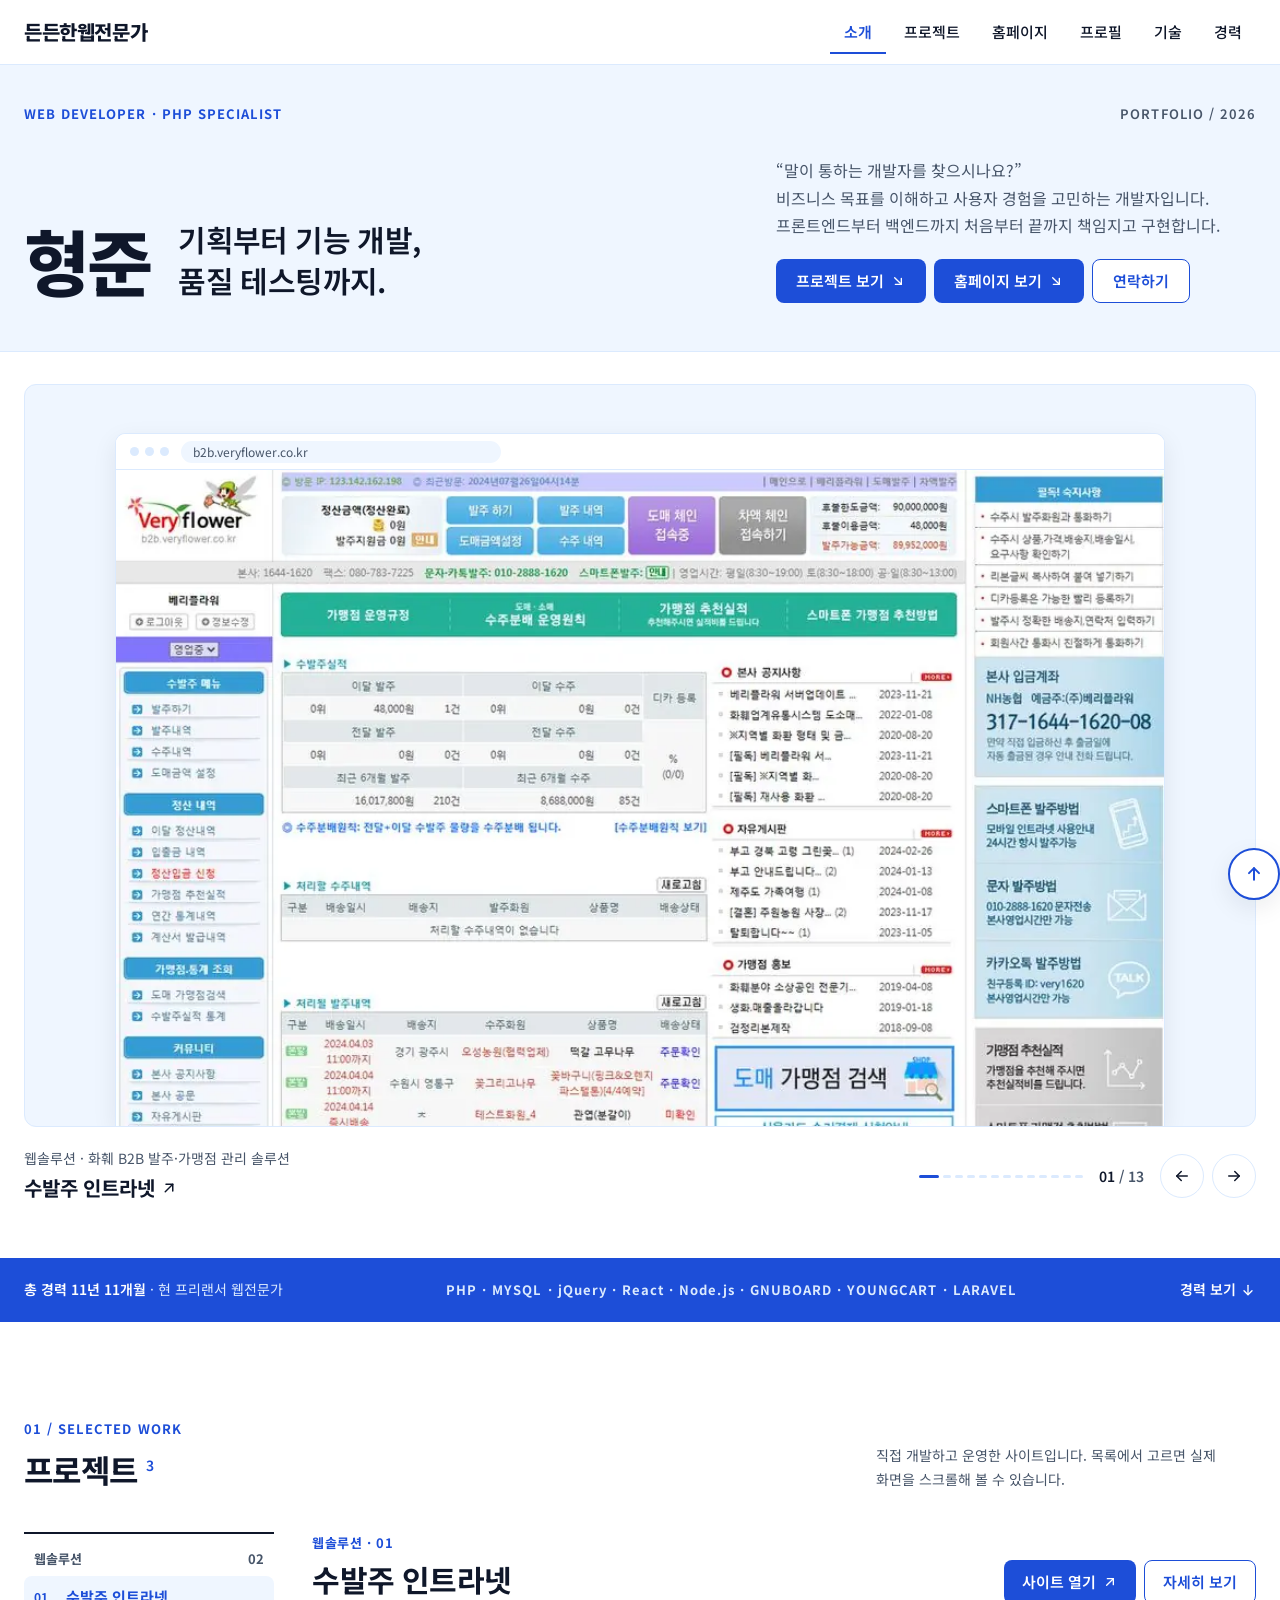
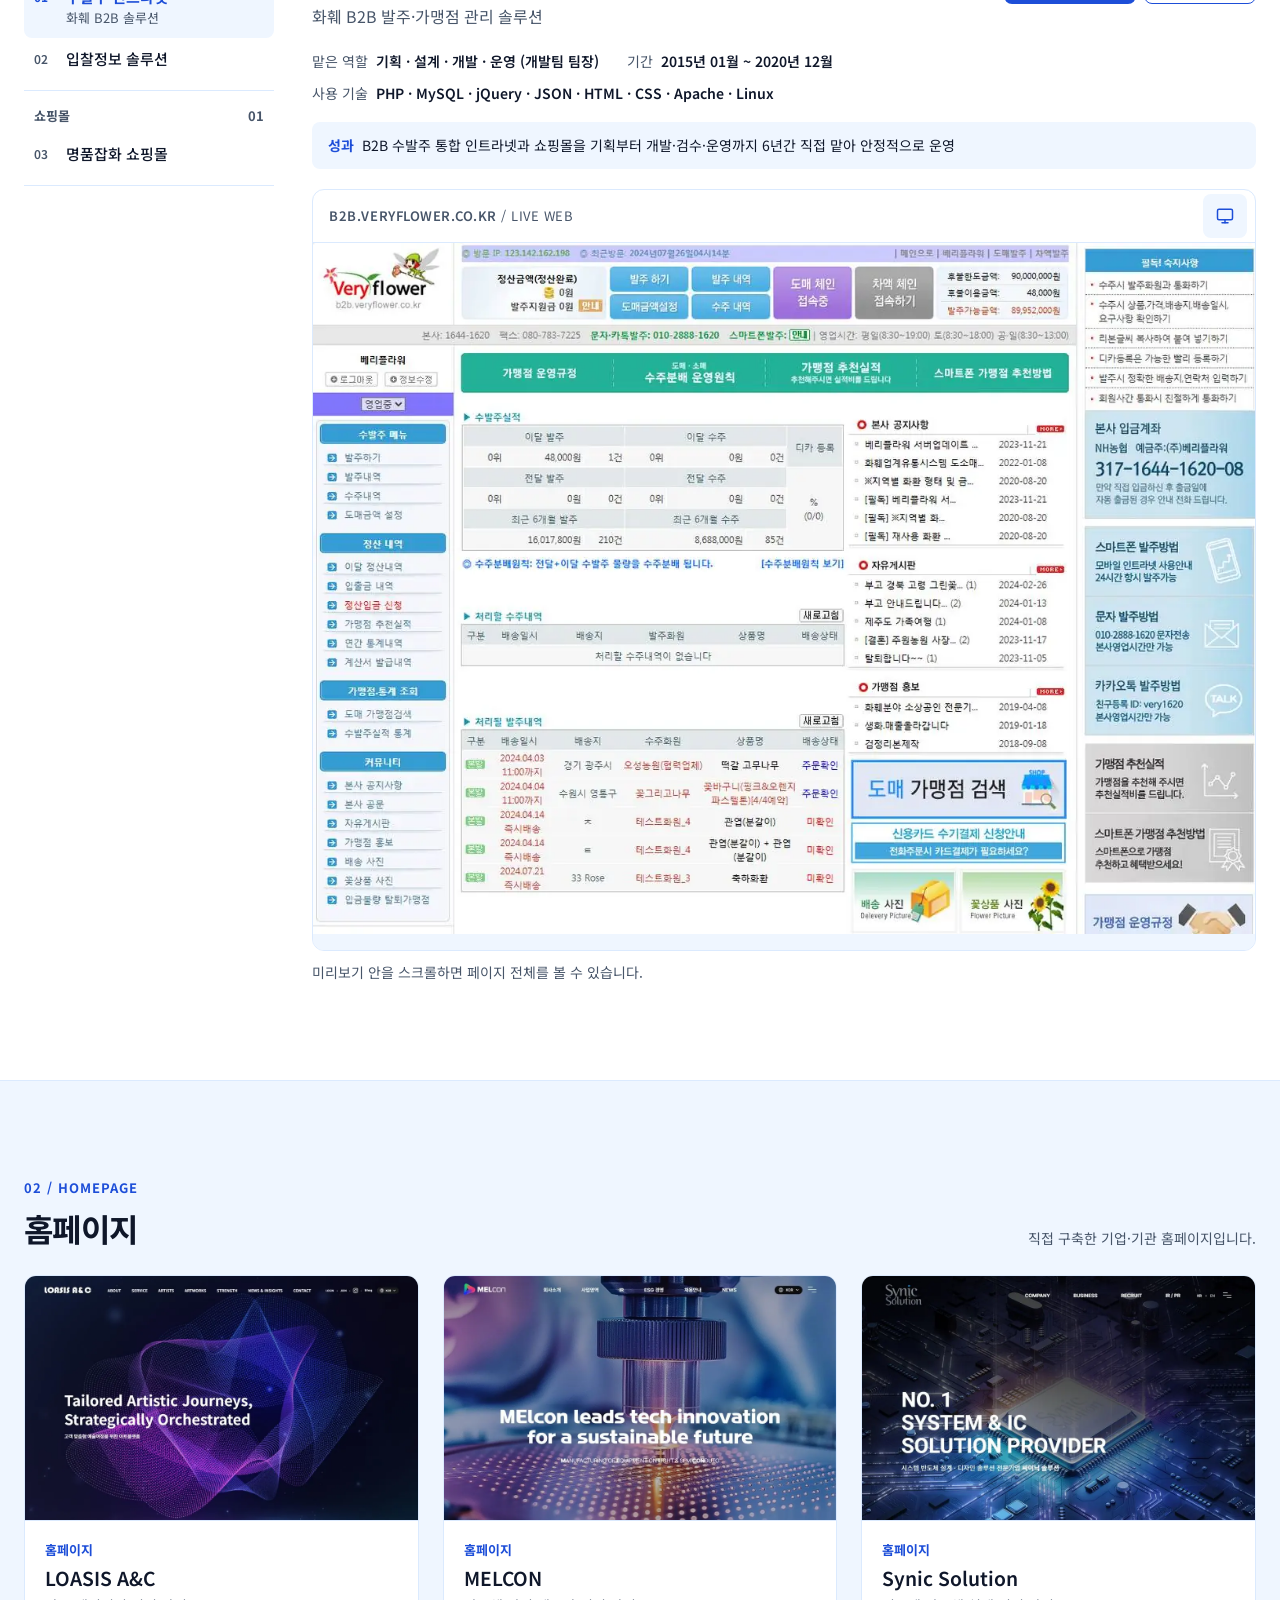
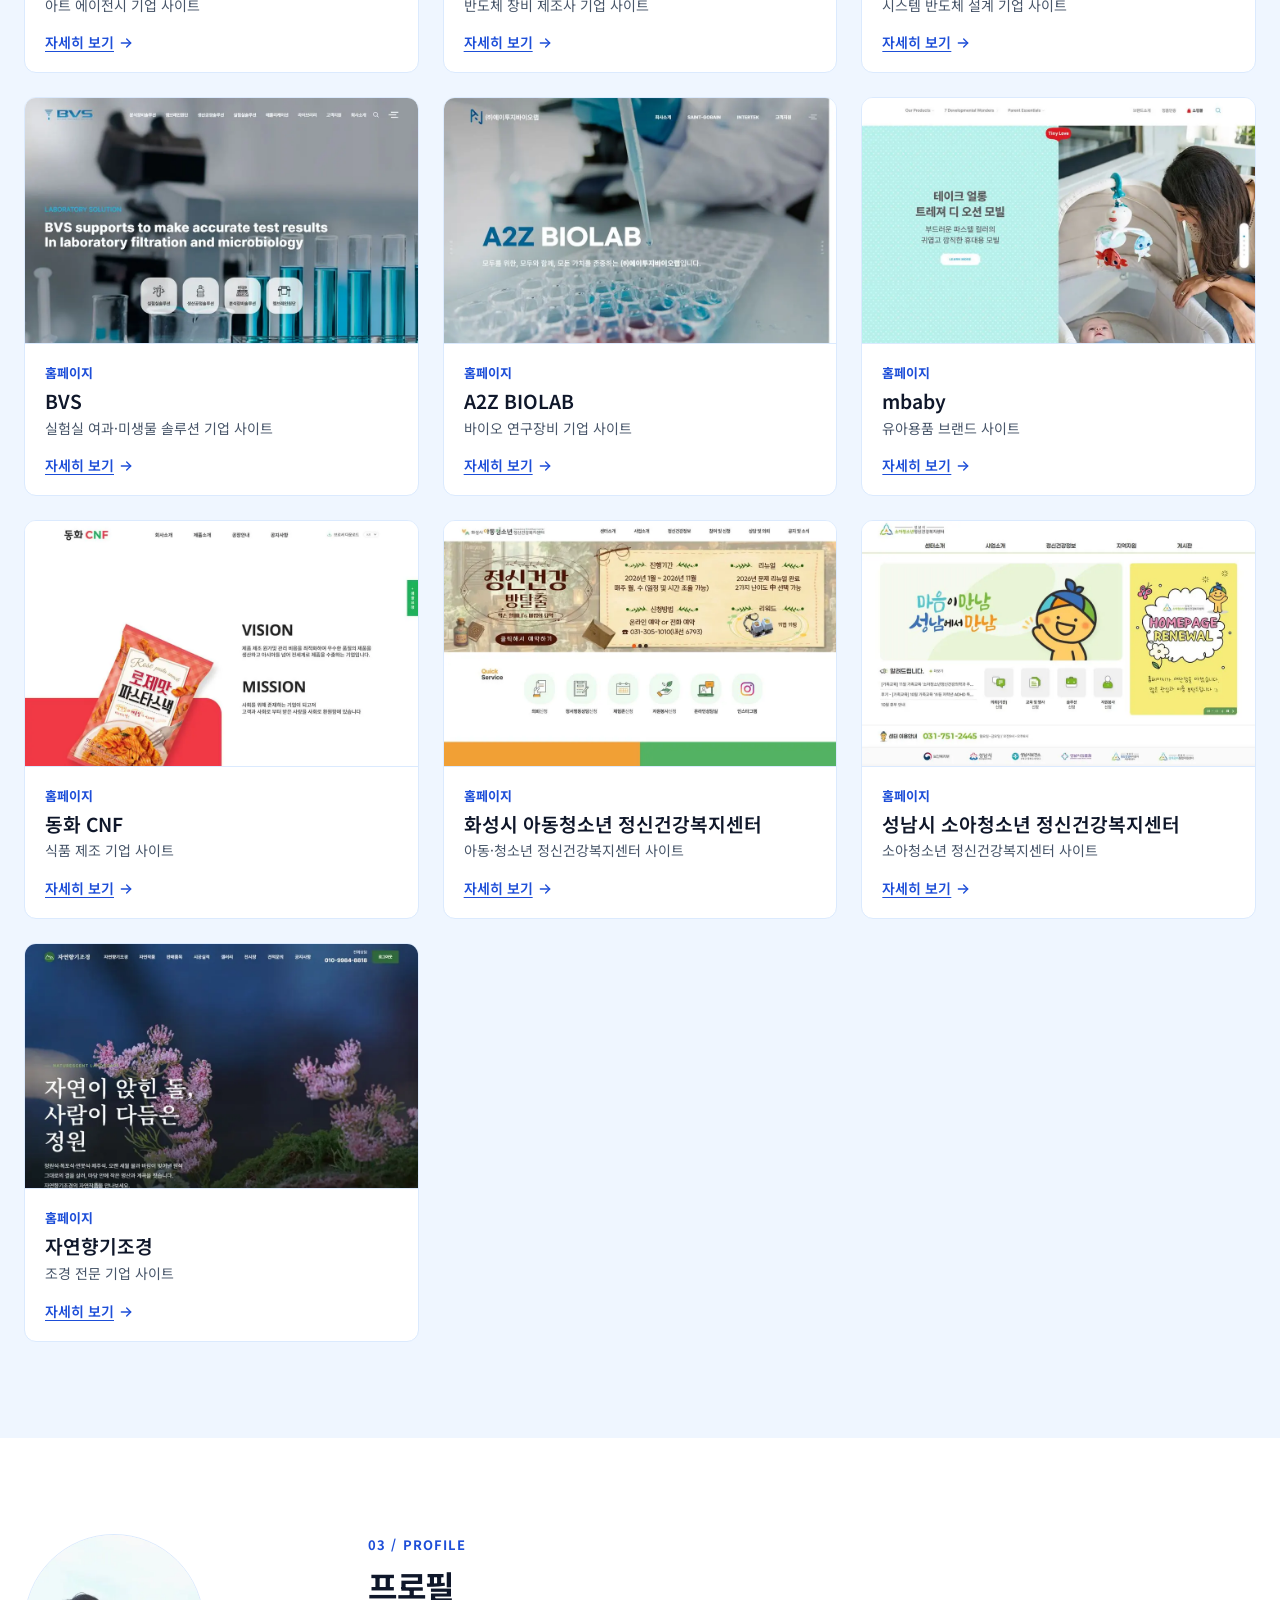
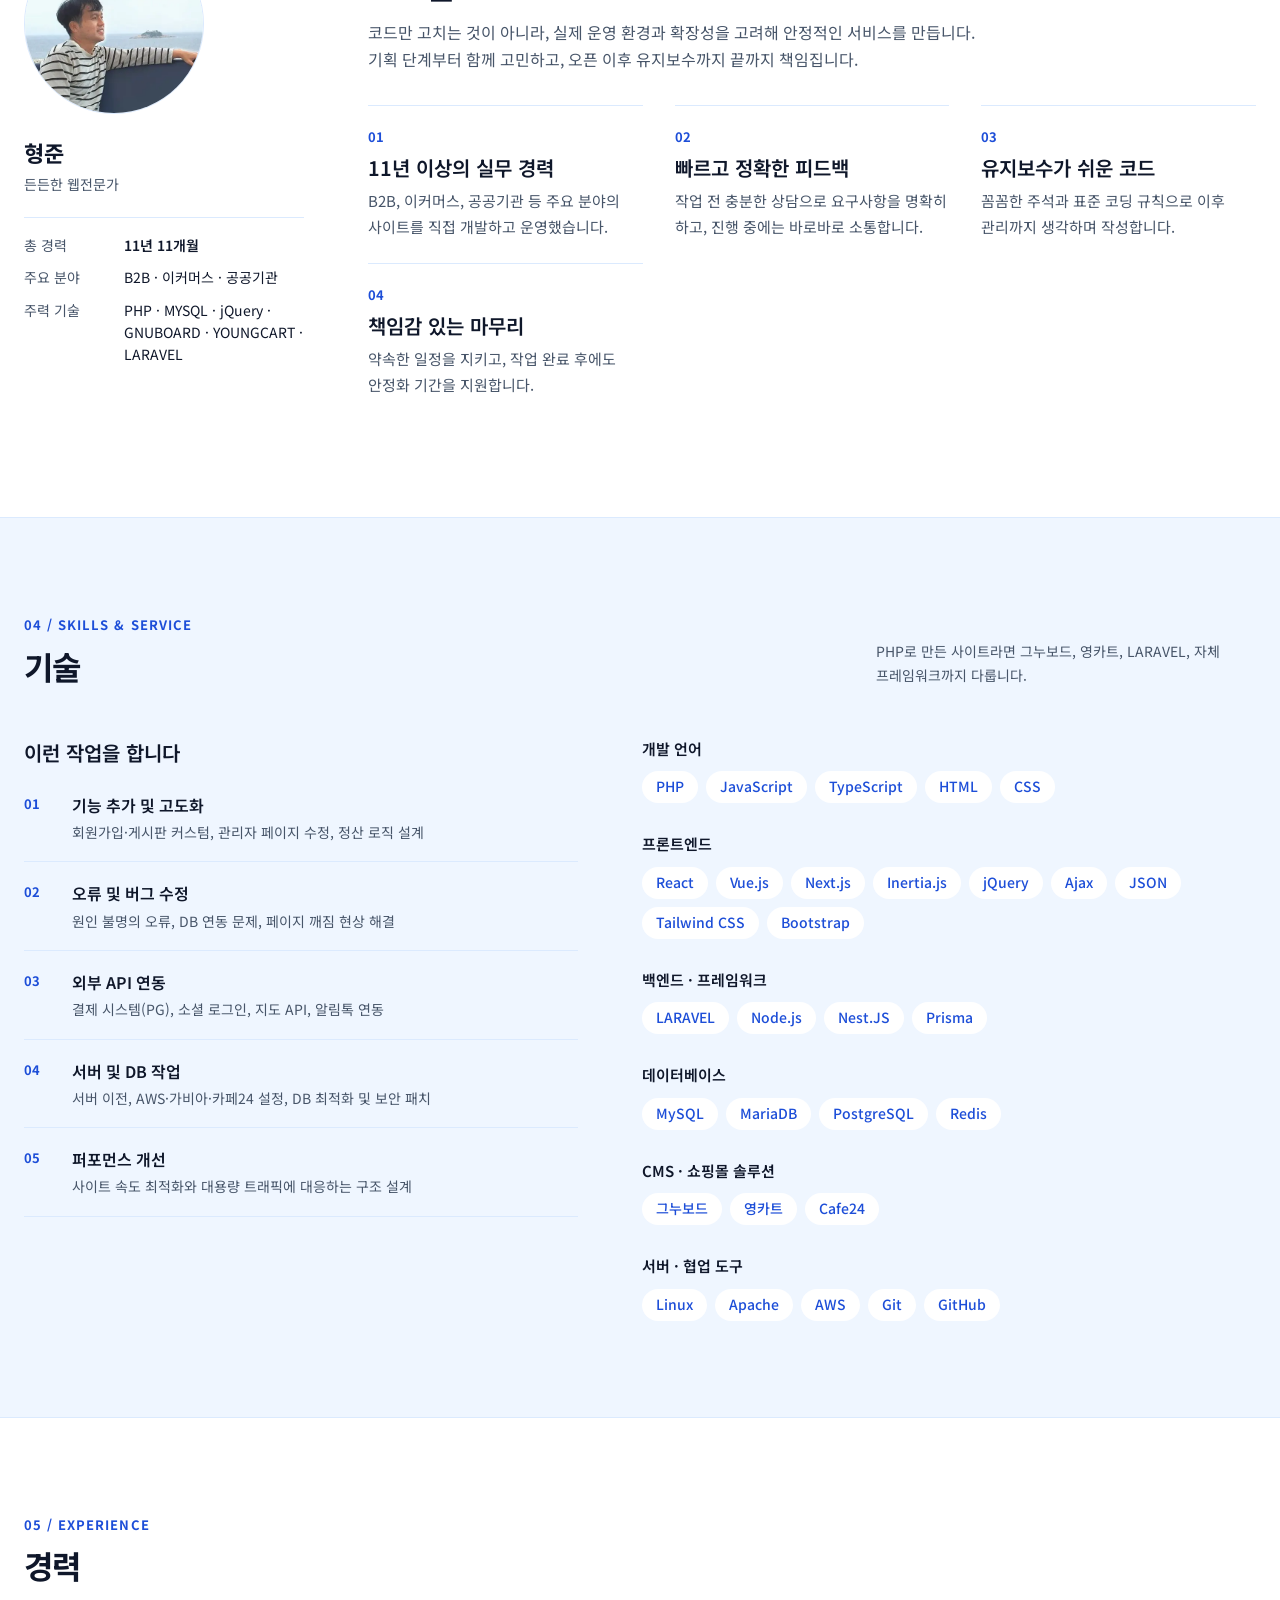
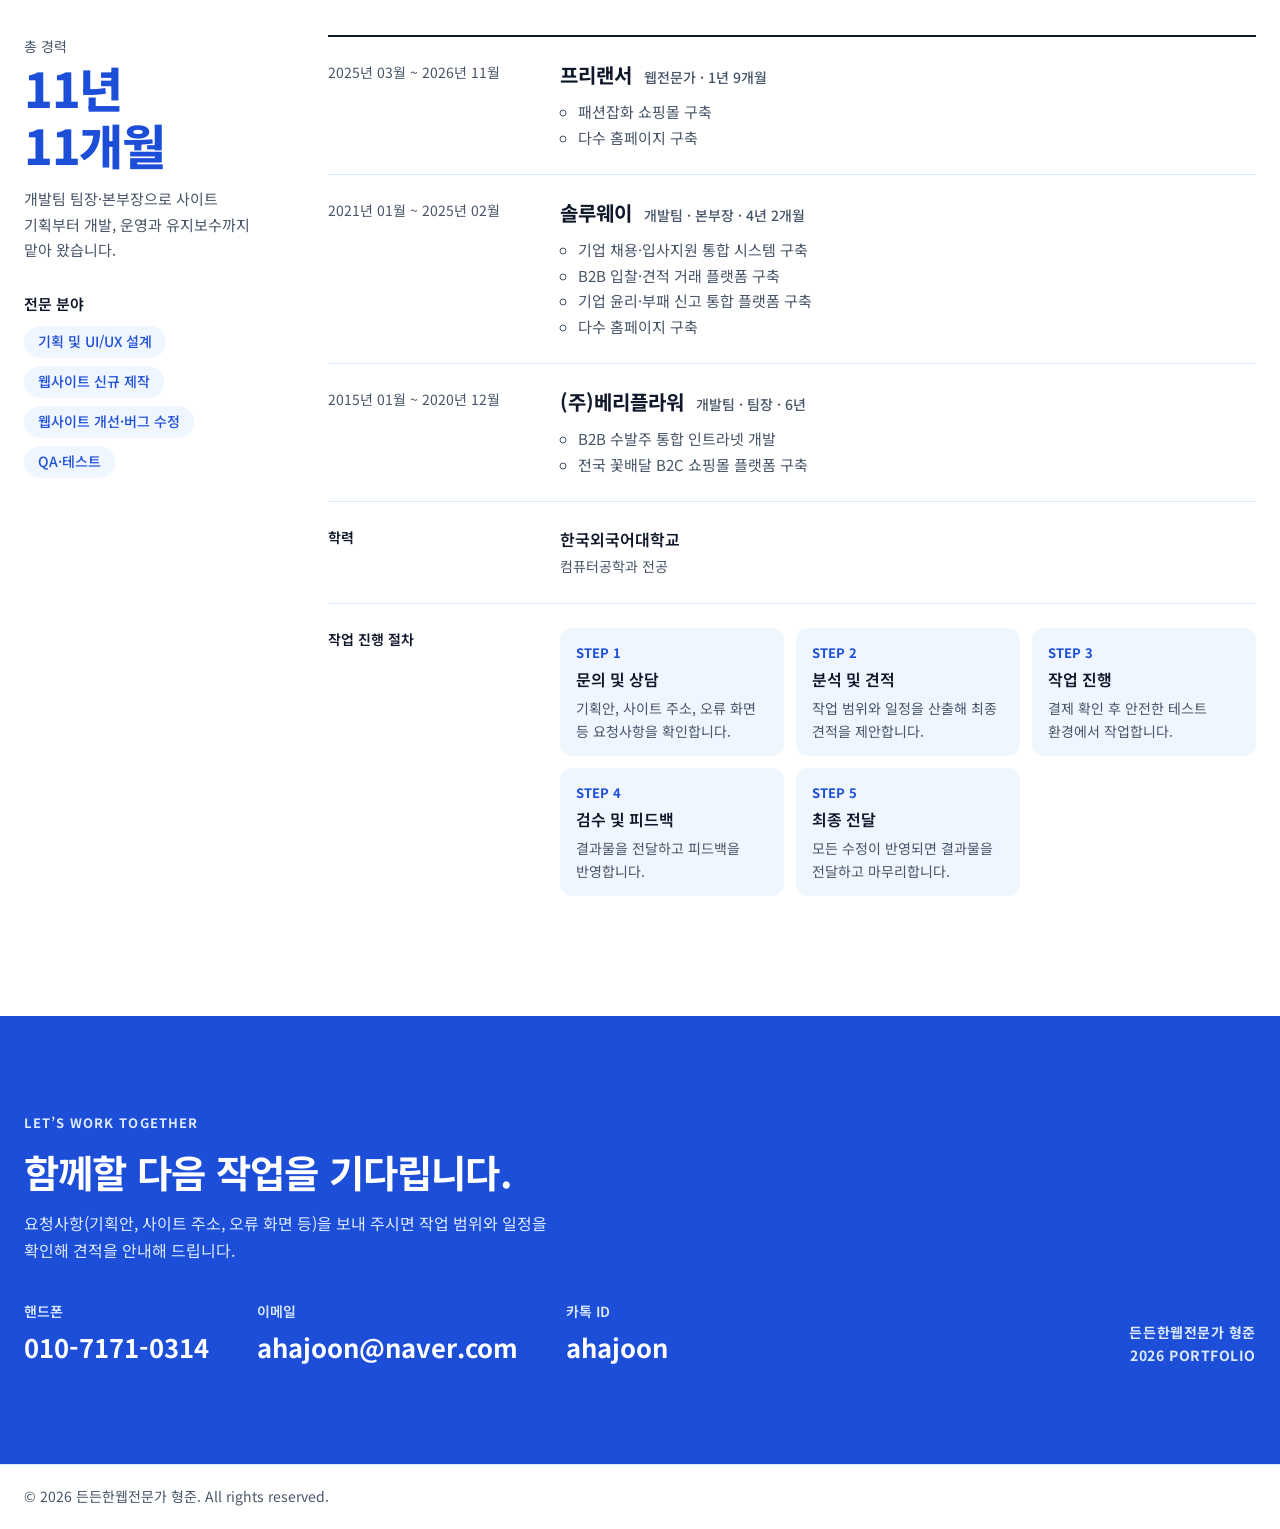
==== index.html @ 534ced98 "첫 배포" ====
<!doctype html>
<html lang="ko">
<head>
<meta charset="utf-8">
<meta name="viewport" content="width=device-width, initial-scale=1">
<title>형준 · 웹 개발자 포트폴리오</title>
<meta name="description" content="든든한웹전문가 형준 — 기획부터 기능 개발, 품질 테스팅까지. PHP·그누보드·영카트·LARAVEL 웹 개발 포트폴리오.">
<link rel="preconnect" href="https://fonts.googleapis.com">
<link rel="preconnect" href="https://fonts.gstatic.com" crossorigin>
<link rel="stylesheet" href="https://fonts.googleapis.com/css2?family=Noto+Sans+KR:wght@400;500;600;700;800&amp;display=swap">
<link rel="stylesheet" href="css/style.css">
</head>
<body>
<div class="pf" id="top" style="background:#FFFFFF;color:#0F172A;font-size:16px;line-height:1.7">

<!-- ============ 탑 메뉴 ============ -->
<header class="pf-header" data-header style="position:sticky;top:0;z-index:30;background:#FFFFFF;border-bottom:1px solid #DBEAFE">
  <div style="max-width:1280px;margin:0 auto;padding:0 clamp(16px,3vw,24px);height:clamp(60px,5vw,72px);display:flex;align-items:center;justify-content:space-between;gap:16px">
    <a href="#top" class="pf-logo"  aria-label="든든한웹전문가, 맨 위로" style="display:inline-flex;align-items:center;min-height:44px;text-decoration:none;color:#0F172A">
      <span style="font-weight:800;font-size:20px;letter-spacing:-0.02em">든든한웹전문가</span>
    </a>
    <span class="show-desk">
      <nav aria-label="주 메뉴">
        <ul style="display:flex;align-items:center;gap:4px;list-style:none;margin:0;padding:0">
          
            <li data-k="about" class="is-on">
              <span class="sw-on">
                <a href="#about" class="pf-nav__link" aria-current="location"  style="display:inline-flex;align-items:center;min-height:44px;padding:0 14px;font-size:15px;font-weight:600;color:#1D4ED8;text-decoration:none;box-shadow:inset 0 -2px 0 #1D4ED8">소개</a>
              </span>
              <span class="sw-off">
                <a href="#about" class="pf-nav__link"  style="display:inline-flex;align-items:center;min-height:44px;padding:0 14px;font-size:15px;font-weight:500;color:#0F172A;text-decoration:none">소개</a>
              </span>
            </li>
          
            <li data-k="projects">
              <span class="sw-on">
                <a href="#projects" class="pf-nav__link" aria-current="location"  style="display:inline-flex;align-items:center;min-height:44px;padding:0 14px;font-size:15px;font-weight:600;color:#1D4ED8;text-decoration:none;box-shadow:inset 0 -2px 0 #1D4ED8">프로젝트</a>
              </span>
              <span class="sw-off">
                <a href="#projects" class="pf-nav__link"  style="display:inline-flex;align-items:center;min-height:44px;padding:0 14px;font-size:15px;font-weight:500;color:#0F172A;text-decoration:none">프로젝트</a>
              </span>
            </li>
          
            <li data-k="all-projects">
              <span class="sw-on">
                <a href="#all-projects" class="pf-nav__link" aria-current="location"  style="display:inline-flex;align-items:center;min-height:44px;padding:0 14px;font-size:15px;font-weight:600;color:#1D4ED8;text-decoration:none;box-shadow:inset 0 -2px 0 #1D4ED8">홈페이지</a>
              </span>
              <span class="sw-off">
                <a href="#all-projects" class="pf-nav__link"  style="display:inline-flex;align-items:center;min-height:44px;padding:0 14px;font-size:15px;font-weight:500;color:#0F172A;text-decoration:none">홈페이지</a>
              </span>
            </li>
          
            <li data-k="work">
              <span class="sw-on">
                <a href="#work" class="pf-nav__link" aria-current="location"  style="display:inline-flex;align-items:center;min-height:44px;padding:0 14px;font-size:15px;font-weight:600;color:#1D4ED8;text-decoration:none;box-shadow:inset 0 -2px 0 #1D4ED8">프로필</a>
              </span>
              <span class="sw-off">
                <a href="#work" class="pf-nav__link"  style="display:inline-flex;align-items:center;min-height:44px;padding:0 14px;font-size:15px;font-weight:500;color:#0F172A;text-decoration:none">프로필</a>
              </span>
            </li>
          
            <li data-k="skills">
              <span class="sw-on">
                <a href="#skills" class="pf-nav__link" aria-current="location"  style="display:inline-flex;align-items:center;min-height:44px;padding:0 14px;font-size:15px;font-weight:600;color:#1D4ED8;text-decoration:none;box-shadow:inset 0 -2px 0 #1D4ED8">기술</a>
              </span>
              <span class="sw-off">
                <a href="#skills" class="pf-nav__link"  style="display:inline-flex;align-items:center;min-height:44px;padding:0 14px;font-size:15px;font-weight:500;color:#0F172A;text-decoration:none">기술</a>
              </span>
            </li>
          
            <li data-k="career">
              <span class="sw-on">
                <a href="#career" class="pf-nav__link" aria-current="location"  style="display:inline-flex;align-items:center;min-height:44px;padding:0 14px;font-size:15px;font-weight:600;color:#1D4ED8;text-decoration:none;box-shadow:inset 0 -2px 0 #1D4ED8">경력</a>
              </span>
              <span class="sw-off">
                <a href="#career" class="pf-nav__link"  style="display:inline-flex;align-items:center;min-height:44px;padding:0 14px;font-size:15px;font-weight:500;color:#0F172A;text-decoration:none">경력</a>
              </span>
            </li>
          
        </ul>
      </nav>
    </span>
    <span class="show-mob">
      <button type="button" class="pf-icon-btn" aria-label="메뉴 열기" aria-expanded="false" data-action="menu" style="width:44px;height:44px;display:inline-flex;align-items:center;justify-content:center;border:1px solid #DBEAFE;border-radius:8px;background:#FFFFFF;color:#0F172A">
        <span class="mi-closed">
          <svg width="22" height="22" viewBox="0 0 24 24" fill="none" stroke="currentColor" stroke-width="2" stroke-linecap="round" aria-hidden="true"><path d="M4 7h16"></path><path d="M4 12h16"></path><path d="M4 17h16"></path></svg>
        </span>
        <span class="mi-open">
          <svg width="22" height="22" viewBox="0 0 24 24" fill="none" stroke="currentColor" stroke-width="2" stroke-linecap="round" aria-hidden="true"><path d="M6 6l12 12"></path><path d="M18 6L6 18"></path></svg>
        </span>
      </button>
    </span>
  </div>
  <div class="mob-menu">
    <nav id="pf-mobile-menu" aria-label="모바일 메뉴" style="border-top:1px solid #DBEAFE;background:#FFFFFF;padding:8px 16px 20px;box-shadow:0 8px 24px rgba(15,23,42,.08)">
      <ul style="list-style:none;margin:0;padding:0;display:flex;flex-direction:column">
        
          <li data-k="about" class="is-on">
            <span class="sw-on">
              <a href="#about" aria-current="location" data-close-menu style="display:flex;align-items:center;justify-content:space-between;min-height:52px;padding:0 4px;border-bottom:2px solid #1D4ED8;font-size:17px;font-weight:600;color:#1D4ED8;text-decoration:none">소개 <span style="width:6px;height:6px;border-radius:999px;background:#1D4ED8"></span></a>
            </span>
            <span class="sw-off">
              <a href="#about" data-close-menu style="display:flex;align-items:center;min-height:52px;padding:0 4px;border-bottom:1px solid #DBEAFE;font-size:17px;font-weight:500;color:#0F172A;text-decoration:none">소개</a>
            </span>
          </li>
        
          <li data-k="projects">
            <span class="sw-on">
              <a href="#projects" aria-current="location" data-close-menu style="display:flex;align-items:center;justify-content:space-between;min-height:52px;padding:0 4px;border-bottom:2px solid #1D4ED8;font-size:17px;font-weight:600;color:#1D4ED8;text-decoration:none">프로젝트 <span style="width:6px;height:6px;border-radius:999px;background:#1D4ED8"></span></a>
            </span>
            <span class="sw-off">
              <a href="#projects" data-close-menu style="display:flex;align-items:center;min-height:52px;padding:0 4px;border-bottom:1px solid #DBEAFE;font-size:17px;font-weight:500;color:#0F172A;text-decoration:none">프로젝트</a>
            </span>
          </li>
        
          <li data-k="all-projects">
            <span class="sw-on">
              <a href="#all-projects" aria-current="location" data-close-menu style="display:flex;align-items:center;justify-content:space-between;min-height:52px;padding:0 4px;border-bottom:2px solid #1D4ED8;font-size:17px;font-weight:600;color:#1D4ED8;text-decoration:none">홈페이지 <span style="width:6px;height:6px;border-radius:999px;background:#1D4ED8"></span></a>
            </span>
            <span class="sw-off">
              <a href="#all-projects" data-close-menu style="display:flex;align-items:center;min-height:52px;padding:0 4px;border-bottom:1px solid #DBEAFE;font-size:17px;font-weight:500;color:#0F172A;text-decoration:none">홈페이지</a>
            </span>
          </li>
        
          <li data-k="work">
            <span class="sw-on">
              <a href="#work" aria-current="location" data-close-menu style="display:flex;align-items:center;justify-content:space-between;min-height:52px;padding:0 4px;border-bottom:2px solid #1D4ED8;font-size:17px;font-weight:600;color:#1D4ED8;text-decoration:none">프로필 <span style="width:6px;height:6px;border-radius:999px;background:#1D4ED8"></span></a>
            </span>
            <span class="sw-off">
              <a href="#work" data-close-menu style="display:flex;align-items:center;min-height:52px;padding:0 4px;border-bottom:1px solid #DBEAFE;font-size:17px;font-weight:500;color:#0F172A;text-decoration:none">프로필</a>
            </span>
          </li>
        
          <li data-k="skills">
            <span class="sw-on">
              <a href="#skills" aria-current="location" data-close-menu style="display:flex;align-items:center;justify-content:space-between;min-height:52px;padding:0 4px;border-bottom:2px solid #1D4ED8;font-size:17px;font-weight:600;color:#1D4ED8;text-decoration:none">기술 <span style="width:6px;height:6px;border-radius:999px;background:#1D4ED8"></span></a>
            </span>
            <span class="sw-off">
              <a href="#skills" data-close-menu style="display:flex;align-items:center;min-height:52px;padding:0 4px;border-bottom:1px solid #DBEAFE;font-size:17px;font-weight:500;color:#0F172A;text-decoration:none">기술</a>
            </span>
          </li>
        
          <li data-k="career">
            <span class="sw-on">
              <a href="#career" aria-current="location" data-close-menu style="display:flex;align-items:center;justify-content:space-between;min-height:52px;padding:0 4px;border-bottom:2px solid #1D4ED8;font-size:17px;font-weight:600;color:#1D4ED8;text-decoration:none">경력 <span style="width:6px;height:6px;border-radius:999px;background:#1D4ED8"></span></a>
            </span>
            <span class="sw-off">
              <a href="#career" data-close-menu style="display:flex;align-items:center;min-height:52px;padding:0 4px;border-bottom:1px solid #DBEAFE;font-size:17px;font-weight:500;color:#0F172A;text-decoration:none">경력</a>
            </span>
          </li>
        
      </ul>
    </nav>
  </div>
</header>

<main>
<!-- ============ 01 소개 ============ -->
<section id="about" aria-labelledby="about-title" style="scroll-margin-top:72px">
  <div style="background:#EFF6FF;border-bottom:1px solid #DBEAFE">
    <div style="max-width:1280px;margin:0 auto;padding:clamp(28px,3vw,40px) clamp(16px,3vw,24px) clamp(32px,4vw,48px)">
      <div style="display:flex;justify-content:space-between;flex-wrap:wrap;gap:8px;font-size:13px;font-weight:700;letter-spacing:.08em;color:#1D4ED8">
        <span>WEB DEVELOPER · PHP SPECIALIST</span>
        <span style="color:#475569;font-weight:600">PORTFOLIO / 2026</span>
      </div>
      <div style="display:flex;flex-wrap:wrap;align-items:flex-end;justify-content:space-between;gap:24px 48px;margin-top:clamp(20px,3vw,32px)">
        <h1 id="about-title" style="margin:0;display:flex;flex-wrap:wrap;align-items:center;gap:8px 28px;line-height:1.2">
          <span style="font-size:clamp(44px,6vw,72px);font-weight:800;letter-spacing:-0.04em">형준</span>
          <span style="font-size:clamp(22px,2.4vw,30px);font-weight:600;letter-spacing:-0.02em;line-height:1.35">기획부터 기능 개발,<br>품질 테스팅까지.</span>
        </h1>
        <div style="flex:0 1 480px;min-width:0">
          <p style="margin:0;font-size:16px;color:#475569;line-height:1.7">“말이 통하는 개발자를 찾으시나요?”<br>비즈니스 목표를 이해하고 사용자 경험을 고민하는 개발자입니다. 프론트엔드부터 백엔드까지 처음부터 끝까지 책임지고 구현합니다.</p>
          <div style="display:flex;flex-wrap:wrap;gap:8px;margin-top:20px">
            <a href="#projects" class="pf-btn--primary" style="display:inline-flex;align-items:center;gap:6px;min-height:44px;padding:0 20px;border-radius:8px;background:#1D4ED8;color:#FFFFFF;font-size:15px;font-weight:600;text-decoration:none">프로젝트 보기
              <svg width="16" height="16" viewBox="0 0 24 24" fill="none" stroke="currentColor" stroke-width="2" stroke-linecap="round" stroke-linejoin="round" aria-hidden="true"><path d="M7 7l10 10"></path><path d="M17 8v9H8"></path></svg></a>
            <a href="#all-projects" class="pf-btn--primary" style="display:inline-flex;align-items:center;gap:6px;min-height:44px;padding:0 20px;border-radius:8px;background:#1D4ED8;color:#FFFFFF;font-size:15px;font-weight:600;text-decoration:none">홈페이지 보기
              <svg width="16" height="16" viewBox="0 0 24 24" fill="none" stroke="currentColor" stroke-width="2" stroke-linecap="round" stroke-linejoin="round" aria-hidden="true"><path d="M7 7l10 10"></path><path d="M17 8v9H8"></path></svg></a>
            <a href="#contact" class="pf-btn--secondary" style="display:inline-flex;align-items:center;white-space:nowrap;min-height:44px;padding:0 20px;border-radius:8px;background:#FFFFFF;border:1px solid #1D4ED8;color:#1D4ED8;font-size:15px;font-weight:600;text-decoration:none">연락하기</a>
          </div>
        </div>
      </div>
    </div>
  </div>

  <!-- 대표 작업 슬라이드 -->
  <div style="max-width:1280px;margin:0 auto;padding:clamp(20px,3vw,32px) clamp(16px,3vw,24px) 0">
<div class="slide is-cur" data-slide="0">    <span class="show-desk">
    <div style="background:#EFF6FF;border:1px solid #DBEAFE;border-radius:12px;padding:clamp(16px,4vw,48px) clamp(12px,7vw,104px) 0;overflow:hidden">
      <div style="background:#FFFFFF;border-radius:10px 10px 0 0;box-shadow:0 8px 24px rgba(15,23,42,.08);overflow:hidden;border:1px solid #DBEAFE;border-bottom:0">
        <div style="display:flex;align-items:center;gap:12px;height:36px;padding:0 14px;border-bottom:1px solid #DBEAFE;background:#FFFFFF">
          <span aria-hidden="true" style="display:flex;gap:6px"><span style="width:9px;height:9px;border-radius:999px;background:#DBEAFE"></span><span style="width:9px;height:9px;border-radius:999px;background:#DBEAFE"></span><span style="width:9px;height:9px;border-radius:999px;background:#DBEAFE"></span></span>
          <span style="flex:1;max-width:320px;height:22px;border-radius:999px;background:#EFF6FF;font-size:12px;line-height:22px;padding:0 12px;color:#475569;overflow:hidden;white-space:nowrap">b2b.veryflower.co.kr</span>
        </div>
        <img src="images/veryflower-thumb.webp" alt="수발주 인트라넷 메인 화면" style="display:block;width:100%;aspect-ratio:16/10;object-fit:cover;object-position:top">
      </div>
    </div>
    </span>
    <span class="show-mob">
      <div style="margin:0 calc(-1 * clamp(16px,3vw,24px));background:#EFF6FF;border-top:1px solid #DBEAFE;border-bottom:1px solid #DBEAFE">
        <img src="images/veryflower-thumb.webp" alt="수발주 인트라넷 메인 화면" style="display:block;width:100%;aspect-ratio:16/9;object-fit:cover;object-position:top">
      </div>
    </span>
    <div style="display:flex;flex-wrap:wrap;align-items:center;justify-content:space-between;gap:16px;padding:20px 0 4px">
      <div style="flex:1 1 280px;min-width:0">
        <p style="margin:0;font-size:14px;color:#475569;white-space:nowrap;overflow:hidden;text-overflow:ellipsis">웹솔루션 · 화훼 B2B 발주·가맹점 관리 솔루션</p>
        <a href="projects/veryflower.html" class="pf-link" title="수발주 인트라넷" style="display:inline-flex;align-items:center;gap:6px;max-width:100%;min-height:36px;font-size:20px;font-weight:700;color:#0F172A;text-decoration:none;letter-spacing:-0.01em"><span style="min-width:0;white-space:nowrap;overflow:hidden;text-overflow:ellipsis">수발주 인트라넷</span>
          <svg width="18" height="18" viewBox="0 0 24 24" fill="none" stroke="currentColor" stroke-width="2" stroke-linecap="round" stroke-linejoin="round" aria-hidden="true"><path d="M7 17L17 7"></path><path d="M8 7h9v9"></path></svg></a>
      </div>
      <div style="display:flex;align-items:center;gap:16px">
        <div aria-hidden="true" style="display:flex;gap:4px">
          
            <span style="display:block;width:20px;height:3px;border-radius:999px;background:#1D4ED8"></span>
            
          
            
            <span style="display:block;width:8px;height:3px;border-radius:999px;background:#DBEAFE"></span>
          
            
            <span style="display:block;width:8px;height:3px;border-radius:999px;background:#DBEAFE"></span>
          
            
            <span style="display:block;width:8px;height:3px;border-radius:999px;background:#DBEAFE"></span>
          
            
            <span style="display:block;width:8px;height:3px;border-radius:999px;background:#DBEAFE"></span>
          
            
            <span style="display:block;width:8px;height:3px;border-radius:999px;background:#DBEAFE"></span>
          
            
            <span style="display:block;width:8px;height:3px;border-radius:999px;background:#DBEAFE"></span>
          
            
            <span style="display:block;width:8px;height:3px;border-radius:999px;background:#DBEAFE"></span>
          
            
            <span style="display:block;width:8px;height:3px;border-radius:999px;background:#DBEAFE"></span>
          
            
            <span style="display:block;width:8px;height:3px;border-radius:999px;background:#DBEAFE"></span>
          
            
            <span style="display:block;width:8px;height:3px;border-radius:999px;background:#DBEAFE"></span>
          
            
            <span style="display:block;width:8px;height:3px;border-radius:999px;background:#DBEAFE"></span>
          
            
            <span style="display:block;width:8px;height:3px;border-radius:999px;background:#DBEAFE"></span>
          
        </div>
        <span style="font-size:14px;font-weight:600;color:#0F172A;font-variant-numeric:tabular-nums" aria-live="polite">01 <span style="color:#475569">/ 13</span></span>
        <div style="display:flex;gap:8px">
          <button type="button" class="pf-icon-btn" aria-label="이전 작업" data-action="prev" style="width:44px;height:44px;border-radius:999px;border:1px solid #DBEAFE;background:#FFFFFF;color:#0F172A;display:inline-flex;align-items:center;justify-content:center">
            <svg width="18" height="18" viewBox="0 0 24 24" fill="none" stroke="currentColor" stroke-width="2" stroke-linecap="round" stroke-linejoin="round" aria-hidden="true"><path d="M19 12H5"></path><path d="M11 6l-6 6 6 6"></path></svg></button>
          <button type="button" class="pf-icon-btn" aria-label="다음 작업" data-action="next" style="width:44px;height:44px;border-radius:999px;border:1px solid #DBEAFE;background:#FFFFFF;color:#0F172A;display:inline-flex;align-items:center;justify-content:center">
            <svg width="18" height="18" viewBox="0 0 24 24" fill="none" stroke="currentColor" stroke-width="2" stroke-linecap="round" stroke-linejoin="round" aria-hidden="true"><path d="M5 12h14"></path><path d="M13 6l6 6-6 6"></path></svg></button>
        </div>
      </div>
    </div>
</div>
<div class="slide" data-slide="1">    <span class="show-desk">
    <div style="background:#EFF6FF;border:1px solid #DBEAFE;border-radius:12px;padding:clamp(16px,4vw,48px) clamp(12px,7vw,104px) 0;overflow:hidden">
      <div style="background:#FFFFFF;border-radius:10px 10px 0 0;box-shadow:0 8px 24px rgba(15,23,42,.08);overflow:hidden;border:1px solid #DBEAFE;border-bottom:0">
        <div style="display:flex;align-items:center;gap:12px;height:36px;padding:0 14px;border-bottom:1px solid #DBEAFE;background:#FFFFFF">
          <span aria-hidden="true" style="display:flex;gap:6px"><span style="width:9px;height:9px;border-radius:999px;background:#DBEAFE"></span><span style="width:9px;height:9px;border-radius:999px;background:#DBEAFE"></span><span style="width:9px;height:9px;border-radius:999px;background:#DBEAFE"></span></span>
          <span style="flex:1;max-width:320px;height:22px;border-radius:999px;background:#EFF6FF;font-size:12px;line-height:22px;padding:0 12px;color:#475569;overflow:hidden;white-space:nowrap">bidk.co.kr</span>
        </div>
        <img loading="lazy" src="images/bidk-thumb.webp" alt="입찰정보 솔루션 메인 화면" style="display:block;width:100%;aspect-ratio:16/10;object-fit:cover;object-position:top">
      </div>
    </div>
    </span>
    <span class="show-mob">
      <div style="margin:0 calc(-1 * clamp(16px,3vw,24px));background:#EFF6FF;border-top:1px solid #DBEAFE;border-bottom:1px solid #DBEAFE">
        <img loading="lazy" src="images/bidk-thumb.webp" alt="입찰정보 솔루션 메인 화면" style="display:block;width:100%;aspect-ratio:16/9;object-fit:cover;object-position:top">
      </div>
    </span>
    <div style="display:flex;flex-wrap:wrap;align-items:center;justify-content:space-between;gap:16px;padding:20px 0 4px">
      <div style="flex:1 1 280px;min-width:0">
        <p style="margin:0;font-size:14px;color:#475569;white-space:nowrap;overflow:hidden;text-overflow:ellipsis">웹솔루션 · 입찰 공고·개찰 결과·입찰 일정 조회 서비스</p>
        <a href="projects/bidk.html" class="pf-link" title="입찰정보 솔루션" style="display:inline-flex;align-items:center;gap:6px;max-width:100%;min-height:36px;font-size:20px;font-weight:700;color:#0F172A;text-decoration:none;letter-spacing:-0.01em"><span style="min-width:0;white-space:nowrap;overflow:hidden;text-overflow:ellipsis">입찰정보 솔루션</span>
          <svg width="18" height="18" viewBox="0 0 24 24" fill="none" stroke="currentColor" stroke-width="2" stroke-linecap="round" stroke-linejoin="round" aria-hidden="true"><path d="M7 17L17 7"></path><path d="M8 7h9v9"></path></svg></a>
      </div>
      <div style="display:flex;align-items:center;gap:16px">
        <div aria-hidden="true" style="display:flex;gap:4px">
          
            
            <span style="display:block;width:8px;height:3px;border-radius:999px;background:#DBEAFE"></span>
          
            <span style="display:block;width:20px;height:3px;border-radius:999px;background:#1D4ED8"></span>
            
          
            
            <span style="display:block;width:8px;height:3px;border-radius:999px;background:#DBEAFE"></span>
          
            
            <span style="display:block;width:8px;height:3px;border-radius:999px;background:#DBEAFE"></span>
          
            
            <span style="display:block;width:8px;height:3px;border-radius:999px;background:#DBEAFE"></span>
          
            
            <span style="display:block;width:8px;height:3px;border-radius:999px;background:#DBEAFE"></span>
          
            
            <span style="display:block;width:8px;height:3px;border-radius:999px;background:#DBEAFE"></span>
          
            
            <span style="display:block;width:8px;height:3px;border-radius:999px;background:#DBEAFE"></span>
          
            
            <span style="display:block;width:8px;height:3px;border-radius:999px;background:#DBEAFE"></span>
          
            
            <span style="display:block;width:8px;height:3px;border-radius:999px;background:#DBEAFE"></span>
          
            
            <span style="display:block;width:8px;height:3px;border-radius:999px;background:#DBEAFE"></span>
          
            
            <span style="display:block;width:8px;height:3px;border-radius:999px;background:#DBEAFE"></span>
          
            
            <span style="display:block;width:8px;height:3px;border-radius:999px;background:#DBEAFE"></span>
          
        </div>
        <span style="font-size:14px;font-weight:600;color:#0F172A;font-variant-numeric:tabular-nums" aria-live="polite">02 <span style="color:#475569">/ 13</span></span>
        <div style="display:flex;gap:8px">
          <button type="button" class="pf-icon-btn" aria-label="이전 작업" data-action="prev" style="width:44px;height:44px;border-radius:999px;border:1px solid #DBEAFE;background:#FFFFFF;color:#0F172A;display:inline-flex;align-items:center;justify-content:center">
            <svg width="18" height="18" viewBox="0 0 24 24" fill="none" stroke="currentColor" stroke-width="2" stroke-linecap="round" stroke-linejoin="round" aria-hidden="true"><path d="M19 12H5"></path><path d="M11 6l-6 6 6 6"></path></svg></button>
          <button type="button" class="pf-icon-btn" aria-label="다음 작업" data-action="next" style="width:44px;height:44px;border-radius:999px;border:1px solid #DBEAFE;background:#FFFFFF;color:#0F172A;display:inline-flex;align-items:center;justify-content:center">
            <svg width="18" height="18" viewBox="0 0 24 24" fill="none" stroke="currentColor" stroke-width="2" stroke-linecap="round" stroke-linejoin="round" aria-hidden="true"><path d="M5 12h14"></path><path d="M13 6l6 6-6 6"></path></svg></button>
        </div>
      </div>
    </div>
</div>
<div class="slide" data-slide="2">    <span class="show-desk">
    <div style="background:#EFF6FF;border:1px solid #DBEAFE;border-radius:12px;padding:clamp(16px,4vw,48px) clamp(12px,7vw,104px) 0;overflow:hidden">
      <div style="background:#FFFFFF;border-radius:10px 10px 0 0;box-shadow:0 8px 24px rgba(15,23,42,.08);overflow:hidden;border:1px solid #DBEAFE;border-bottom:0">
        <div style="display:flex;align-items:center;gap:12px;height:36px;padding:0 14px;border-bottom:1px solid #DBEAFE;background:#FFFFFF">
          <span aria-hidden="true" style="display:flex;gap:6px"><span style="width:9px;height:9px;border-radius:999px;background:#DBEAFE"></span><span style="width:9px;height:9px;border-radius:999px;background:#DBEAFE"></span><span style="width:9px;height:9px;border-radius:999px;background:#DBEAFE"></span></span>
          <span style="flex:1;max-width:320px;height:22px;border-radius:999px;background:#EFF6FF;font-size:12px;line-height:22px;padding:0 12px;color:#475569;overflow:hidden;white-space:nowrap">명품잡화 쇼핑몰</span>
        </div>
        <img loading="lazy" src="images/boutique-thumb.webp" alt="명품잡화 쇼핑몰 메인 화면" style="display:block;width:100%;aspect-ratio:16/10;object-fit:cover;object-position:top">
      </div>
    </div>
    </span>
    <span class="show-mob">
      <div style="margin:0 calc(-1 * clamp(16px,3vw,24px));background:#EFF6FF;border-top:1px solid #DBEAFE;border-bottom:1px solid #DBEAFE">
        <img loading="lazy" src="images/boutique-thumb.webp" alt="명품잡화 쇼핑몰 메인 화면" style="display:block;width:100%;aspect-ratio:16/9;object-fit:cover;object-position:top">
      </div>
    </span>
    <div style="display:flex;flex-wrap:wrap;align-items:center;justify-content:space-between;gap:16px;padding:20px 0 4px">
      <div style="flex:1 1 280px;min-width:0">
        <p style="margin:0;font-size:14px;color:#475569;white-space:nowrap;overflow:hidden;text-overflow:ellipsis">쇼핑몰 · 패션잡화 전문 쇼핑몰</p>
        <a href="projects/boutique.html" class="pf-link" title="명품잡화 쇼핑몰" style="display:inline-flex;align-items:center;gap:6px;max-width:100%;min-height:36px;font-size:20px;font-weight:700;color:#0F172A;text-decoration:none;letter-spacing:-0.01em"><span style="min-width:0;white-space:nowrap;overflow:hidden;text-overflow:ellipsis">명품잡화 쇼핑몰</span>
          <svg width="18" height="18" viewBox="0 0 24 24" fill="none" stroke="currentColor" stroke-width="2" stroke-linecap="round" stroke-linejoin="round" aria-hidden="true"><path d="M7 17L17 7"></path><path d="M8 7h9v9"></path></svg></a>
      </div>
      <div style="display:flex;align-items:center;gap:16px">
        <div aria-hidden="true" style="display:flex;gap:4px">
          
            
            <span style="display:block;width:8px;height:3px;border-radius:999px;background:#DBEAFE"></span>
          
            
            <span style="display:block;width:8px;height:3px;border-radius:999px;background:#DBEAFE"></span>
          
            <span style="display:block;width:20px;height:3px;border-radius:999px;background:#1D4ED8"></span>
            
          
            
            <span style="display:block;width:8px;height:3px;border-radius:999px;background:#DBEAFE"></span>
          
            
            <span style="display:block;width:8px;height:3px;border-radius:999px;background:#DBEAFE"></span>
          
            
            <span style="display:block;width:8px;height:3px;border-radius:999px;background:#DBEAFE"></span>
          
            
            <span style="display:block;width:8px;height:3px;border-radius:999px;background:#DBEAFE"></span>
          
            
            <span style="display:block;width:8px;height:3px;border-radius:999px;background:#DBEAFE"></span>
          
            
            <span style="display:block;width:8px;height:3px;border-radius:999px;background:#DBEAFE"></span>
          
            
            <span style="display:block;width:8px;height:3px;border-radius:999px;background:#DBEAFE"></span>
          
            
            <span style="display:block;width:8px;height:3px;border-radius:999px;background:#DBEAFE"></span>
          
            
            <span style="display:block;width:8px;height:3px;border-radius:999px;background:#DBEAFE"></span>
          
            
            <span style="display:block;width:8px;height:3px;border-radius:999px;background:#DBEAFE"></span>
          
        </div>
        <span style="font-size:14px;font-weight:600;color:#0F172A;font-variant-numeric:tabular-nums" aria-live="polite">03 <span style="color:#475569">/ 13</span></span>
        <div style="display:flex;gap:8px">
          <button type="button" class="pf-icon-btn" aria-label="이전 작업" data-action="prev" style="width:44px;height:44px;border-radius:999px;border:1px solid #DBEAFE;background:#FFFFFF;color:#0F172A;display:inline-flex;align-items:center;justify-content:center">
            <svg width="18" height="18" viewBox="0 0 24 24" fill="none" stroke="currentColor" stroke-width="2" stroke-linecap="round" stroke-linejoin="round" aria-hidden="true"><path d="M19 12H5"></path><path d="M11 6l-6 6 6 6"></path></svg></button>
          <button type="button" class="pf-icon-btn" aria-label="다음 작업" data-action="next" style="width:44px;height:44px;border-radius:999px;border:1px solid #DBEAFE;background:#FFFFFF;color:#0F172A;display:inline-flex;align-items:center;justify-content:center">
            <svg width="18" height="18" viewBox="0 0 24 24" fill="none" stroke="currentColor" stroke-width="2" stroke-linecap="round" stroke-linejoin="round" aria-hidden="true"><path d="M5 12h14"></path><path d="M13 6l6 6-6 6"></path></svg></button>
        </div>
      </div>
    </div>
</div>
<div class="slide" data-slide="3">    <span class="show-desk">
    <div style="background:#EFF6FF;border:1px solid #DBEAFE;border-radius:12px;padding:clamp(16px,4vw,48px) clamp(12px,7vw,104px) 0;overflow:hidden">
      <div style="background:#FFFFFF;border-radius:10px 10px 0 0;box-shadow:0 8px 24px rgba(15,23,42,.08);overflow:hidden;border:1px solid #DBEAFE;border-bottom:0">
        <div style="display:flex;align-items:center;gap:12px;height:36px;padding:0 14px;border-bottom:1px solid #DBEAFE;background:#FFFFFF">
          <span aria-hidden="true" style="display:flex;gap:6px"><span style="width:9px;height:9px;border-radius:999px;background:#DBEAFE"></span><span style="width:9px;height:9px;border-radius:999px;background:#DBEAFE"></span><span style="width:9px;height:9px;border-radius:999px;background:#DBEAFE"></span></span>
          <span style="flex:1;max-width:320px;height:22px;border-radius:999px;background:#EFF6FF;font-size:12px;line-height:22px;padding:0 12px;color:#475569;overflow:hidden;white-space:nowrap">loasisanc.com</span>
        </div>
        <img loading="lazy" src="images/loasis-thumb.webp" alt="LOASIS A&amp;C 메인 화면" style="display:block;width:100%;aspect-ratio:16/10;object-fit:cover;object-position:top">
      </div>
    </div>
    </span>
    <span class="show-mob">
      <div style="margin:0 calc(-1 * clamp(16px,3vw,24px));background:#EFF6FF;border-top:1px solid #DBEAFE;border-bottom:1px solid #DBEAFE">
        <img loading="lazy" src="images/loasis-thumb.webp" alt="LOASIS A&amp;C 메인 화면" style="display:block;width:100%;aspect-ratio:16/9;object-fit:cover;object-position:top">
      </div>
    </span>
    <div style="display:flex;flex-wrap:wrap;align-items:center;justify-content:space-between;gap:16px;padding:20px 0 4px">
      <div style="flex:1 1 280px;min-width:0">
        <p style="margin:0;font-size:14px;color:#475569;white-space:nowrap;overflow:hidden;text-overflow:ellipsis">홈페이지 · 아트 에이전시 기업 사이트</p>
        <a href="projects/loasis.html" class="pf-link" title="LOASIS A&amp;C" style="display:inline-flex;align-items:center;gap:6px;max-width:100%;min-height:36px;font-size:20px;font-weight:700;color:#0F172A;text-decoration:none;letter-spacing:-0.01em"><span style="min-width:0;white-space:nowrap;overflow:hidden;text-overflow:ellipsis">LOASIS A&amp;C</span>
          <svg width="18" height="18" viewBox="0 0 24 24" fill="none" stroke="currentColor" stroke-width="2" stroke-linecap="round" stroke-linejoin="round" aria-hidden="true"><path d="M7 17L17 7"></path><path d="M8 7h9v9"></path></svg></a>
      </div>
      <div style="display:flex;align-items:center;gap:16px">
        <div aria-hidden="true" style="display:flex;gap:4px">
          
            
            <span style="display:block;width:8px;height:3px;border-radius:999px;background:#DBEAFE"></span>
          
            
            <span style="display:block;width:8px;height:3px;border-radius:999px;background:#DBEAFE"></span>
          
            
            <span style="display:block;width:8px;height:3px;border-radius:999px;background:#DBEAFE"></span>
          
            <span style="display:block;width:20px;height:3px;border-radius:999px;background:#1D4ED8"></span>
            
          
            
            <span style="display:block;width:8px;height:3px;border-radius:999px;background:#DBEAFE"></span>
          
            
            <span style="display:block;width:8px;height:3px;border-radius:999px;background:#DBEAFE"></span>
          
            
            <span style="display:block;width:8px;height:3px;border-radius:999px;background:#DBEAFE"></span>
          
            
            <span style="display:block;width:8px;height:3px;border-radius:999px;background:#DBEAFE"></span>
          
            
            <span style="display:block;width:8px;height:3px;border-radius:999px;background:#DBEAFE"></span>
          
            
            <span style="display:block;width:8px;height:3px;border-radius:999px;background:#DBEAFE"></span>
          
            
            <span style="display:block;width:8px;height:3px;border-radius:999px;background:#DBEAFE"></span>
          
            
            <span style="display:block;width:8px;height:3px;border-radius:999px;background:#DBEAFE"></span>
          
            
            <span style="display:block;width:8px;height:3px;border-radius:999px;background:#DBEAFE"></span>
          
        </div>
        <span style="font-size:14px;font-weight:600;color:#0F172A;font-variant-numeric:tabular-nums" aria-live="polite">04 <span style="color:#475569">/ 13</span></span>
        <div style="display:flex;gap:8px">
          <button type="button" class="pf-icon-btn" aria-label="이전 작업" data-action="prev" style="width:44px;height:44px;border-radius:999px;border:1px solid #DBEAFE;background:#FFFFFF;color:#0F172A;display:inline-flex;align-items:center;justify-content:center">
            <svg width="18" height="18" viewBox="0 0 24 24" fill="none" stroke="currentColor" stroke-width="2" stroke-linecap="round" stroke-linejoin="round" aria-hidden="true"><path d="M19 12H5"></path><path d="M11 6l-6 6 6 6"></path></svg></button>
          <button type="button" class="pf-icon-btn" aria-label="다음 작업" data-action="next" style="width:44px;height:44px;border-radius:999px;border:1px solid #DBEAFE;background:#FFFFFF;color:#0F172A;display:inline-flex;align-items:center;justify-content:center">
            <svg width="18" height="18" viewBox="0 0 24 24" fill="none" stroke="currentColor" stroke-width="2" stroke-linecap="round" stroke-linejoin="round" aria-hidden="true"><path d="M5 12h14"></path><path d="M13 6l6 6-6 6"></path></svg></button>
        </div>
      </div>
    </div>
</div>
<div class="slide" data-slide="4">    <span class="show-desk">
    <div style="background:#EFF6FF;border:1px solid #DBEAFE;border-radius:12px;padding:clamp(16px,4vw,48px) clamp(12px,7vw,104px) 0;overflow:hidden">
      <div style="background:#FFFFFF;border-radius:10px 10px 0 0;box-shadow:0 8px 24px rgba(15,23,42,.08);overflow:hidden;border:1px solid #DBEAFE;border-bottom:0">
        <div style="display:flex;align-items:center;gap:12px;height:36px;padding:0 14px;border-bottom:1px solid #DBEAFE;background:#FFFFFF">
          <span aria-hidden="true" style="display:flex;gap:6px"><span style="width:9px;height:9px;border-radius:999px;background:#DBEAFE"></span><span style="width:9px;height:9px;border-radius:999px;background:#DBEAFE"></span><span style="width:9px;height:9px;border-radius:999px;background:#DBEAFE"></span></span>
          <span style="flex:1;max-width:320px;height:22px;border-radius:999px;background:#EFF6FF;font-size:12px;line-height:22px;padding:0 12px;color:#475569;overflow:hidden;white-space:nowrap">melcon.co.kr</span>
        </div>
        <img loading="lazy" src="images/melcon-thumb.webp" alt="MELCON 메인 화면" style="display:block;width:100%;aspect-ratio:16/10;object-fit:cover;object-position:top">
      </div>
    </div>
    </span>
    <span class="show-mob">
      <div style="margin:0 calc(-1 * clamp(16px,3vw,24px));background:#EFF6FF;border-top:1px solid #DBEAFE;border-bottom:1px solid #DBEAFE">
        <img loading="lazy" src="images/melcon-thumb.webp" alt="MELCON 메인 화면" style="display:block;width:100%;aspect-ratio:16/9;object-fit:cover;object-position:top">
      </div>
    </span>
    <div style="display:flex;flex-wrap:wrap;align-items:center;justify-content:space-between;gap:16px;padding:20px 0 4px">
      <div style="flex:1 1 280px;min-width:0">
        <p style="margin:0;font-size:14px;color:#475569;white-space:nowrap;overflow:hidden;text-overflow:ellipsis">홈페이지 · 반도체 장비 제조사 기업 사이트</p>
        <a href="projects/melcon.html" class="pf-link" title="MELCON" style="display:inline-flex;align-items:center;gap:6px;max-width:100%;min-height:36px;font-size:20px;font-weight:700;color:#0F172A;text-decoration:none;letter-spacing:-0.01em"><span style="min-width:0;white-space:nowrap;overflow:hidden;text-overflow:ellipsis">MELCON</span>
          <svg width="18" height="18" viewBox="0 0 24 24" fill="none" stroke="currentColor" stroke-width="2" stroke-linecap="round" stroke-linejoin="round" aria-hidden="true"><path d="M7 17L17 7"></path><path d="M8 7h9v9"></path></svg></a>
      </div>
      <div style="display:flex;align-items:center;gap:16px">
        <div aria-hidden="true" style="display:flex;gap:4px">
          
            
            <span style="display:block;width:8px;height:3px;border-radius:999px;background:#DBEAFE"></span>
          
            
            <span style="display:block;width:8px;height:3px;border-radius:999px;background:#DBEAFE"></span>
          
            
            <span style="display:block;width:8px;height:3px;border-radius:999px;background:#DBEAFE"></span>
          
            
            <span style="display:block;width:8px;height:3px;border-radius:999px;background:#DBEAFE"></span>
          
            <span style="display:block;width:20px;height:3px;border-radius:999px;background:#1D4ED8"></span>
            
          
            
            <span style="display:block;width:8px;height:3px;border-radius:999px;background:#DBEAFE"></span>
          
            
            <span style="display:block;width:8px;height:3px;border-radius:999px;background:#DBEAFE"></span>
          
            
            <span style="display:block;width:8px;height:3px;border-radius:999px;background:#DBEAFE"></span>
          
            
            <span style="display:block;width:8px;height:3px;border-radius:999px;background:#DBEAFE"></span>
          
            
            <span style="display:block;width:8px;height:3px;border-radius:999px;background:#DBEAFE"></span>
          
            
            <span style="display:block;width:8px;height:3px;border-radius:999px;background:#DBEAFE"></span>
          
            
            <span style="display:block;width:8px;height:3px;border-radius:999px;background:#DBEAFE"></span>
          
            
            <span style="display:block;width:8px;height:3px;border-radius:999px;background:#DBEAFE"></span>
          
        </div>
        <span style="font-size:14px;font-weight:600;color:#0F172A;font-variant-numeric:tabular-nums" aria-live="polite">05 <span style="color:#475569">/ 13</span></span>
        <div style="display:flex;gap:8px">
          <button type="button" class="pf-icon-btn" aria-label="이전 작업" data-action="prev" style="width:44px;height:44px;border-radius:999px;border:1px solid #DBEAFE;background:#FFFFFF;color:#0F172A;display:inline-flex;align-items:center;justify-content:center">
            <svg width="18" height="18" viewBox="0 0 24 24" fill="none" stroke="currentColor" stroke-width="2" stroke-linecap="round" stroke-linejoin="round" aria-hidden="true"><path d="M19 12H5"></path><path d="M11 6l-6 6 6 6"></path></svg></button>
          <button type="button" class="pf-icon-btn" aria-label="다음 작업" data-action="next" style="width:44px;height:44px;border-radius:999px;border:1px solid #DBEAFE;background:#FFFFFF;color:#0F172A;display:inline-flex;align-items:center;justify-content:center">
            <svg width="18" height="18" viewBox="0 0 24 24" fill="none" stroke="currentColor" stroke-width="2" stroke-linecap="round" stroke-linejoin="round" aria-hidden="true"><path d="M5 12h14"></path><path d="M13 6l6 6-6 6"></path></svg></button>
        </div>
      </div>
    </div>
</div>
<div class="slide" data-slide="5">    <span class="show-desk">
    <div style="background:#EFF6FF;border:1px solid #DBEAFE;border-radius:12px;padding:clamp(16px,4vw,48px) clamp(12px,7vw,104px) 0;overflow:hidden">
      <div style="background:#FFFFFF;border-radius:10px 10px 0 0;box-shadow:0 8px 24px rgba(15,23,42,.08);overflow:hidden;border:1px solid #DBEAFE;border-bottom:0">
        <div style="display:flex;align-items:center;gap:12px;height:36px;padding:0 14px;border-bottom:1px solid #DBEAFE;background:#FFFFFF">
          <span aria-hidden="true" style="display:flex;gap:6px"><span style="width:9px;height:9px;border-radius:999px;background:#DBEAFE"></span><span style="width:9px;height:9px;border-radius:999px;background:#DBEAFE"></span><span style="width:9px;height:9px;border-radius:999px;background:#DBEAFE"></span></span>
          <span style="flex:1;max-width:320px;height:22px;border-radius:999px;background:#EFF6FF;font-size:12px;line-height:22px;padding:0 12px;color:#475569;overflow:hidden;white-space:nowrap">synic.co.kr</span>
        </div>
        <img loading="lazy" src="images/synic-thumb.webp" alt="Synic Solution 메인 화면" style="display:block;width:100%;aspect-ratio:16/10;object-fit:cover;object-position:top">
      </div>
    </div>
    </span>
    <span class="show-mob">
      <div style="margin:0 calc(-1 * clamp(16px,3vw,24px));background:#EFF6FF;border-top:1px solid #DBEAFE;border-bottom:1px solid #DBEAFE">
        <img loading="lazy" src="images/synic-thumb.webp" alt="Synic Solution 메인 화면" style="display:block;width:100%;aspect-ratio:16/9;object-fit:cover;object-position:top">
      </div>
    </span>
    <div style="display:flex;flex-wrap:wrap;align-items:center;justify-content:space-between;gap:16px;padding:20px 0 4px">
      <div style="flex:1 1 280px;min-width:0">
        <p style="margin:0;font-size:14px;color:#475569;white-space:nowrap;overflow:hidden;text-overflow:ellipsis">홈페이지 · 시스템 반도체 설계 기업 사이트</p>
        <a href="projects/synic.html" class="pf-link" title="Synic Solution" style="display:inline-flex;align-items:center;gap:6px;max-width:100%;min-height:36px;font-size:20px;font-weight:700;color:#0F172A;text-decoration:none;letter-spacing:-0.01em"><span style="min-width:0;white-space:nowrap;overflow:hidden;text-overflow:ellipsis">Synic Solution</span>
          <svg width="18" height="18" viewBox="0 0 24 24" fill="none" stroke="currentColor" stroke-width="2" stroke-linecap="round" stroke-linejoin="round" aria-hidden="true"><path d="M7 17L17 7"></path><path d="M8 7h9v9"></path></svg></a>
      </div>
      <div style="display:flex;align-items:center;gap:16px">
        <div aria-hidden="true" style="display:flex;gap:4px">
          
            
            <span style="display:block;width:8px;height:3px;border-radius:999px;background:#DBEAFE"></span>
          
            
            <span style="display:block;width:8px;height:3px;border-radius:999px;background:#DBEAFE"></span>
          
            
            <span style="display:block;width:8px;height:3px;border-radius:999px;background:#DBEAFE"></span>
          
            
            <span style="display:block;width:8px;height:3px;border-radius:999px;background:#DBEAFE"></span>
          
            
            <span style="display:block;width:8px;height:3px;border-radius:999px;background:#DBEAFE"></span>
          
            <span style="display:block;width:20px;height:3px;border-radius:999px;background:#1D4ED8"></span>
            
          
            
            <span style="display:block;width:8px;height:3px;border-radius:999px;background:#DBEAFE"></span>
          
            
            <span style="display:block;width:8px;height:3px;border-radius:999px;background:#DBEAFE"></span>
          
            
            <span style="display:block;width:8px;height:3px;border-radius:999px;background:#DBEAFE"></span>
          
            
            <span style="display:block;width:8px;height:3px;border-radius:999px;background:#DBEAFE"></span>
          
            
            <span style="display:block;width:8px;height:3px;border-radius:999px;background:#DBEAFE"></span>
          
            
            <span style="display:block;width:8px;height:3px;border-radius:999px;background:#DBEAFE"></span>
          
            
            <span style="display:block;width:8px;height:3px;border-radius:999px;background:#DBEAFE"></span>
          
        </div>
        <span style="font-size:14px;font-weight:600;color:#0F172A;font-variant-numeric:tabular-nums" aria-live="polite">06 <span style="color:#475569">/ 13</span></span>
        <div style="display:flex;gap:8px">
          <button type="button" class="pf-icon-btn" aria-label="이전 작업" data-action="prev" style="width:44px;height:44px;border-radius:999px;border:1px solid #DBEAFE;background:#FFFFFF;color:#0F172A;display:inline-flex;align-items:center;justify-content:center">
            <svg width="18" height="18" viewBox="0 0 24 24" fill="none" stroke="currentColor" stroke-width="2" stroke-linecap="round" stroke-linejoin="round" aria-hidden="true"><path d="M19 12H5"></path><path d="M11 6l-6 6 6 6"></path></svg></button>
          <button type="button" class="pf-icon-btn" aria-label="다음 작업" data-action="next" style="width:44px;height:44px;border-radius:999px;border:1px solid #DBEAFE;background:#FFFFFF;color:#0F172A;display:inline-flex;align-items:center;justify-content:center">
            <svg width="18" height="18" viewBox="0 0 24 24" fill="none" stroke="currentColor" stroke-width="2" stroke-linecap="round" stroke-linejoin="round" aria-hidden="true"><path d="M5 12h14"></path><path d="M13 6l6 6-6 6"></path></svg></button>
        </div>
      </div>
    </div>
</div>
<div class="slide" data-slide="6">    <span class="show-desk">
    <div style="background:#EFF6FF;border:1px solid #DBEAFE;border-radius:12px;padding:clamp(16px,4vw,48px) clamp(12px,7vw,104px) 0;overflow:hidden">
      <div style="background:#FFFFFF;border-radius:10px 10px 0 0;box-shadow:0 8px 24px rgba(15,23,42,.08);overflow:hidden;border:1px solid #DBEAFE;border-bottom:0">
        <div style="display:flex;align-items:center;gap:12px;height:36px;padding:0 14px;border-bottom:1px solid #DBEAFE;background:#FFFFFF">
          <span aria-hidden="true" style="display:flex;gap:6px"><span style="width:9px;height:9px;border-radius:999px;background:#DBEAFE"></span><span style="width:9px;height:9px;border-radius:999px;background:#DBEAFE"></span><span style="width:9px;height:9px;border-radius:999px;background:#DBEAFE"></span></span>
          <span style="flex:1;max-width:320px;height:22px;border-radius:999px;background:#EFF6FF;font-size:12px;line-height:22px;padding:0 12px;color:#475569;overflow:hidden;white-space:nowrap">bvskorea.com</span>
        </div>
        <img loading="lazy" src="images/bvs-thumb.webp" alt="BVS 메인 화면" style="display:block;width:100%;aspect-ratio:16/10;object-fit:cover;object-position:top">
      </div>
    </div>
    </span>
    <span class="show-mob">
      <div style="margin:0 calc(-1 * clamp(16px,3vw,24px));background:#EFF6FF;border-top:1px solid #DBEAFE;border-bottom:1px solid #DBEAFE">
        <img loading="lazy" src="images/bvs-thumb.webp" alt="BVS 메인 화면" style="display:block;width:100%;aspect-ratio:16/9;object-fit:cover;object-position:top">
      </div>
    </span>
    <div style="display:flex;flex-wrap:wrap;align-items:center;justify-content:space-between;gap:16px;padding:20px 0 4px">
      <div style="flex:1 1 280px;min-width:0">
        <p style="margin:0;font-size:14px;color:#475569;white-space:nowrap;overflow:hidden;text-overflow:ellipsis">홈페이지 · 실험실 여과·미생물 솔루션 기업 사이트</p>
        <a href="projects/bvs.html" class="pf-link" title="BVS" style="display:inline-flex;align-items:center;gap:6px;max-width:100%;min-height:36px;font-size:20px;font-weight:700;color:#0F172A;text-decoration:none;letter-spacing:-0.01em"><span style="min-width:0;white-space:nowrap;overflow:hidden;text-overflow:ellipsis">BVS</span>
          <svg width="18" height="18" viewBox="0 0 24 24" fill="none" stroke="currentColor" stroke-width="2" stroke-linecap="round" stroke-linejoin="round" aria-hidden="true"><path d="M7 17L17 7"></path><path d="M8 7h9v9"></path></svg></a>
      </div>
      <div style="display:flex;align-items:center;gap:16px">
        <div aria-hidden="true" style="display:flex;gap:4px">
          
            
            <span style="display:block;width:8px;height:3px;border-radius:999px;background:#DBEAFE"></span>
          
            
            <span style="display:block;width:8px;height:3px;border-radius:999px;background:#DBEAFE"></span>
          
            
            <span style="display:block;width:8px;height:3px;border-radius:999px;background:#DBEAFE"></span>
          
            
            <span style="display:block;width:8px;height:3px;border-radius:999px;background:#DBEAFE"></span>
          
            
            <span style="display:block;width:8px;height:3px;border-radius:999px;background:#DBEAFE"></span>
          
            
            <span style="display:block;width:8px;height:3px;border-radius:999px;background:#DBEAFE"></span>
          
            <span style="display:block;width:20px;height:3px;border-radius:999px;background:#1D4ED8"></span>
            
          
            
            <span style="display:block;width:8px;height:3px;border-radius:999px;background:#DBEAFE"></span>
          
            
            <span style="display:block;width:8px;height:3px;border-radius:999px;background:#DBEAFE"></span>
          
            
            <span style="display:block;width:8px;height:3px;border-radius:999px;background:#DBEAFE"></span>
          
            
            <span style="display:block;width:8px;height:3px;border-radius:999px;background:#DBEAFE"></span>
          
            
            <span style="display:block;width:8px;height:3px;border-radius:999px;background:#DBEAFE"></span>
          
            
            <span style="display:block;width:8px;height:3px;border-radius:999px;background:#DBEAFE"></span>
          
        </div>
        <span style="font-size:14px;font-weight:600;color:#0F172A;font-variant-numeric:tabular-nums" aria-live="polite">07 <span style="color:#475569">/ 13</span></span>
        <div style="display:flex;gap:8px">
          <button type="button" class="pf-icon-btn" aria-label="이전 작업" data-action="prev" style="width:44px;height:44px;border-radius:999px;border:1px solid #DBEAFE;background:#FFFFFF;color:#0F172A;display:inline-flex;align-items:center;justify-content:center">
            <svg width="18" height="18" viewBox="0 0 24 24" fill="none" stroke="currentColor" stroke-width="2" stroke-linecap="round" stroke-linejoin="round" aria-hidden="true"><path d="M19 12H5"></path><path d="M11 6l-6 6 6 6"></path></svg></button>
          <button type="button" class="pf-icon-btn" aria-label="다음 작업" data-action="next" style="width:44px;height:44px;border-radius:999px;border:1px solid #DBEAFE;background:#FFFFFF;color:#0F172A;display:inline-flex;align-items:center;justify-content:center">
            <svg width="18" height="18" viewBox="0 0 24 24" fill="none" stroke="currentColor" stroke-width="2" stroke-linecap="round" stroke-linejoin="round" aria-hidden="true"><path d="M5 12h14"></path><path d="M13 6l6 6-6 6"></path></svg></button>
        </div>
      </div>
    </div>
</div>
<div class="slide" data-slide="7">    <span class="show-desk">
    <div style="background:#EFF6FF;border:1px solid #DBEAFE;border-radius:12px;padding:clamp(16px,4vw,48px) clamp(12px,7vw,104px) 0;overflow:hidden">
      <div style="background:#FFFFFF;border-radius:10px 10px 0 0;box-shadow:0 8px 24px rgba(15,23,42,.08);overflow:hidden;border:1px solid #DBEAFE;border-bottom:0">
        <div style="display:flex;align-items:center;gap:12px;height:36px;padding:0 14px;border-bottom:1px solid #DBEAFE;background:#FFFFFF">
          <span aria-hidden="true" style="display:flex;gap:6px"><span style="width:9px;height:9px;border-radius:999px;background:#DBEAFE"></span><span style="width:9px;height:9px;border-radius:999px;background:#DBEAFE"></span><span style="width:9px;height:9px;border-radius:999px;background:#DBEAFE"></span></span>
          <span style="flex:1;max-width:320px;height:22px;border-radius:999px;background:#EFF6FF;font-size:12px;line-height:22px;padding:0 12px;color:#475569;overflow:hidden;white-space:nowrap">a2zbiolab.com</span>
        </div>
        <img loading="lazy" src="images/a2z-thumb.webp" alt="A2Z BIOLAB 메인 화면" style="display:block;width:100%;aspect-ratio:16/10;object-fit:cover;object-position:top">
      </div>
    </div>
    </span>
    <span class="show-mob">
      <div style="margin:0 calc(-1 * clamp(16px,3vw,24px));background:#EFF6FF;border-top:1px solid #DBEAFE;border-bottom:1px solid #DBEAFE">
        <img loading="lazy" src="images/a2z-thumb.webp" alt="A2Z BIOLAB 메인 화면" style="display:block;width:100%;aspect-ratio:16/9;object-fit:cover;object-position:top">
      </div>
    </span>
    <div style="display:flex;flex-wrap:wrap;align-items:center;justify-content:space-between;gap:16px;padding:20px 0 4px">
      <div style="flex:1 1 280px;min-width:0">
        <p style="margin:0;font-size:14px;color:#475569;white-space:nowrap;overflow:hidden;text-overflow:ellipsis">홈페이지 · 바이오 연구장비 기업 사이트</p>
        <a href="projects/a2z.html" class="pf-link" title="A2Z BIOLAB" style="display:inline-flex;align-items:center;gap:6px;max-width:100%;min-height:36px;font-size:20px;font-weight:700;color:#0F172A;text-decoration:none;letter-spacing:-0.01em"><span style="min-width:0;white-space:nowrap;overflow:hidden;text-overflow:ellipsis">A2Z BIOLAB</span>
          <svg width="18" height="18" viewBox="0 0 24 24" fill="none" stroke="currentColor" stroke-width="2" stroke-linecap="round" stroke-linejoin="round" aria-hidden="true"><path d="M7 17L17 7"></path><path d="M8 7h9v9"></path></svg></a>
      </div>
      <div style="display:flex;align-items:center;gap:16px">
        <div aria-hidden="true" style="display:flex;gap:4px">
          
            
            <span style="display:block;width:8px;height:3px;border-radius:999px;background:#DBEAFE"></span>
          
            
            <span style="display:block;width:8px;height:3px;border-radius:999px;background:#DBEAFE"></span>
          
            
            <span style="display:block;width:8px;height:3px;border-radius:999px;background:#DBEAFE"></span>
          
            
            <span style="display:block;width:8px;height:3px;border-radius:999px;background:#DBEAFE"></span>
          
            
            <span style="display:block;width:8px;height:3px;border-radius:999px;background:#DBEAFE"></span>
          
            
            <span style="display:block;width:8px;height:3px;border-radius:999px;background:#DBEAFE"></span>
          
            
            <span style="display:block;width:8px;height:3px;border-radius:999px;background:#DBEAFE"></span>
          
            <span style="display:block;width:20px;height:3px;border-radius:999px;background:#1D4ED8"></span>
            
          
            
            <span style="display:block;width:8px;height:3px;border-radius:999px;background:#DBEAFE"></span>
          
            
            <span style="display:block;width:8px;height:3px;border-radius:999px;background:#DBEAFE"></span>
          
            
            <span style="display:block;width:8px;height:3px;border-radius:999px;background:#DBEAFE"></span>
          
            
            <span style="display:block;width:8px;height:3px;border-radius:999px;background:#DBEAFE"></span>
          
            
            <span style="display:block;width:8px;height:3px;border-radius:999px;background:#DBEAFE"></span>
          
        </div>
        <span style="font-size:14px;font-weight:600;color:#0F172A;font-variant-numeric:tabular-nums" aria-live="polite">08 <span style="color:#475569">/ 13</span></span>
        <div style="display:flex;gap:8px">
          <button type="button" class="pf-icon-btn" aria-label="이전 작업" data-action="prev" style="width:44px;height:44px;border-radius:999px;border:1px solid #DBEAFE;background:#FFFFFF;color:#0F172A;display:inline-flex;align-items:center;justify-content:center">
            <svg width="18" height="18" viewBox="0 0 24 24" fill="none" stroke="currentColor" stroke-width="2" stroke-linecap="round" stroke-linejoin="round" aria-hidden="true"><path d="M19 12H5"></path><path d="M11 6l-6 6 6 6"></path></svg></button>
          <button type="button" class="pf-icon-btn" aria-label="다음 작업" data-action="next" style="width:44px;height:44px;border-radius:999px;border:1px solid #DBEAFE;background:#FFFFFF;color:#0F172A;display:inline-flex;align-items:center;justify-content:center">
            <svg width="18" height="18" viewBox="0 0 24 24" fill="none" stroke="currentColor" stroke-width="2" stroke-linecap="round" stroke-linejoin="round" aria-hidden="true"><path d="M5 12h14"></path><path d="M13 6l6 6-6 6"></path></svg></button>
        </div>
      </div>
    </div>
</div>
<div class="slide" data-slide="8">    <span class="show-desk">
    <div style="background:#EFF6FF;border:1px solid #DBEAFE;border-radius:12px;padding:clamp(16px,4vw,48px) clamp(12px,7vw,104px) 0;overflow:hidden">
      <div style="background:#FFFFFF;border-radius:10px 10px 0 0;box-shadow:0 8px 24px rgba(15,23,42,.08);overflow:hidden;border:1px solid #DBEAFE;border-bottom:0">
        <div style="display:flex;align-items:center;gap:12px;height:36px;padding:0 14px;border-bottom:1px solid #DBEAFE;background:#FFFFFF">
          <span aria-hidden="true" style="display:flex;gap:6px"><span style="width:9px;height:9px;border-radius:999px;background:#DBEAFE"></span><span style="width:9px;height:9px;border-radius:999px;background:#DBEAFE"></span><span style="width:9px;height:9px;border-radius:999px;background:#DBEAFE"></span></span>
          <span style="flex:1;max-width:320px;height:22px;border-radius:999px;background:#EFF6FF;font-size:12px;line-height:22px;padding:0 12px;color:#475569;overflow:hidden;white-space:nowrap">tinylove.co.kr</span>
        </div>
        <img loading="lazy" src="images/tinylove-thumb.webp" alt="mbaby 메인 화면" style="display:block;width:100%;aspect-ratio:16/10;object-fit:cover;object-position:top">
      </div>
    </div>
    </span>
    <span class="show-mob">
      <div style="margin:0 calc(-1 * clamp(16px,3vw,24px));background:#EFF6FF;border-top:1px solid #DBEAFE;border-bottom:1px solid #DBEAFE">
        <img loading="lazy" src="images/tinylove-thumb.webp" alt="mbaby 메인 화면" style="display:block;width:100%;aspect-ratio:16/9;object-fit:cover;object-position:top">
      </div>
    </span>
    <div style="display:flex;flex-wrap:wrap;align-items:center;justify-content:space-between;gap:16px;padding:20px 0 4px">
      <div style="flex:1 1 280px;min-width:0">
        <p style="margin:0;font-size:14px;color:#475569;white-space:nowrap;overflow:hidden;text-overflow:ellipsis">홈페이지 · 유아용품 브랜드 사이트</p>
        <a href="projects/tinylove.html" class="pf-link" title="mbaby" style="display:inline-flex;align-items:center;gap:6px;max-width:100%;min-height:36px;font-size:20px;font-weight:700;color:#0F172A;text-decoration:none;letter-spacing:-0.01em"><span style="min-width:0;white-space:nowrap;overflow:hidden;text-overflow:ellipsis">mbaby</span>
          <svg width="18" height="18" viewBox="0 0 24 24" fill="none" stroke="currentColor" stroke-width="2" stroke-linecap="round" stroke-linejoin="round" aria-hidden="true"><path d="M7 17L17 7"></path><path d="M8 7h9v9"></path></svg></a>
      </div>
      <div style="display:flex;align-items:center;gap:16px">
        <div aria-hidden="true" style="display:flex;gap:4px">
          
            
            <span style="display:block;width:8px;height:3px;border-radius:999px;background:#DBEAFE"></span>
          
            
            <span style="display:block;width:8px;height:3px;border-radius:999px;background:#DBEAFE"></span>
          
            
            <span style="display:block;width:8px;height:3px;border-radius:999px;background:#DBEAFE"></span>
          
            
            <span style="display:block;width:8px;height:3px;border-radius:999px;background:#DBEAFE"></span>
          
            
            <span style="display:block;width:8px;height:3px;border-radius:999px;background:#DBEAFE"></span>
          
            
            <span style="display:block;width:8px;height:3px;border-radius:999px;background:#DBEAFE"></span>
          
            
            <span style="display:block;width:8px;height:3px;border-radius:999px;background:#DBEAFE"></span>
          
            
            <span style="display:block;width:8px;height:3px;border-radius:999px;background:#DBEAFE"></span>
          
            <span style="display:block;width:20px;height:3px;border-radius:999px;background:#1D4ED8"></span>
            
          
            
            <span style="display:block;width:8px;height:3px;border-radius:999px;background:#DBEAFE"></span>
          
            
            <span style="display:block;width:8px;height:3px;border-radius:999px;background:#DBEAFE"></span>
          
            
            <span style="display:block;width:8px;height:3px;border-radius:999px;background:#DBEAFE"></span>
          
            
            <span style="display:block;width:8px;height:3px;border-radius:999px;background:#DBEAFE"></span>
          
        </div>
        <span style="font-size:14px;font-weight:600;color:#0F172A;font-variant-numeric:tabular-nums" aria-live="polite">09 <span style="color:#475569">/ 13</span></span>
        <div style="display:flex;gap:8px">
          <button type="button" class="pf-icon-btn" aria-label="이전 작업" data-action="prev" style="width:44px;height:44px;border-radius:999px;border:1px solid #DBEAFE;background:#FFFFFF;color:#0F172A;display:inline-flex;align-items:center;justify-content:center">
            <svg width="18" height="18" viewBox="0 0 24 24" fill="none" stroke="currentColor" stroke-width="2" stroke-linecap="round" stroke-linejoin="round" aria-hidden="true"><path d="M19 12H5"></path><path d="M11 6l-6 6 6 6"></path></svg></button>
          <button type="button" class="pf-icon-btn" aria-label="다음 작업" data-action="next" style="width:44px;height:44px;border-radius:999px;border:1px solid #DBEAFE;background:#FFFFFF;color:#0F172A;display:inline-flex;align-items:center;justify-content:center">
            <svg width="18" height="18" viewBox="0 0 24 24" fill="none" stroke="currentColor" stroke-width="2" stroke-linecap="round" stroke-linejoin="round" aria-hidden="true"><path d="M5 12h14"></path><path d="M13 6l6 6-6 6"></path></svg></button>
        </div>
      </div>
    </div>
</div>
<div class="slide" data-slide="9">    <span class="show-desk">
    <div style="background:#EFF6FF;border:1px solid #DBEAFE;border-radius:12px;padding:clamp(16px,4vw,48px) clamp(12px,7vw,104px) 0;overflow:hidden">
      <div style="background:#FFFFFF;border-radius:10px 10px 0 0;box-shadow:0 8px 24px rgba(15,23,42,.08);overflow:hidden;border:1px solid #DBEAFE;border-bottom:0">
        <div style="display:flex;align-items:center;gap:12px;height:36px;padding:0 14px;border-bottom:1px solid #DBEAFE;background:#FFFFFF">
          <span aria-hidden="true" style="display:flex;gap:6px"><span style="width:9px;height:9px;border-radius:999px;background:#DBEAFE"></span><span style="width:9px;height:9px;border-radius:999px;background:#DBEAFE"></span><span style="width:9px;height:9px;border-radius:999px;background:#DBEAFE"></span></span>
          <span style="flex:1;max-width:320px;height:22px;border-radius:999px;background:#EFF6FF;font-size:12px;line-height:22px;padding:0 12px;color:#475569;overflow:hidden;white-space:nowrap">donghwacnf.co.kr</span>
        </div>
        <img loading="lazy" src="images/donghwa-thumb.webp" alt="동화 CNF 메인 화면" style="display:block;width:100%;aspect-ratio:16/10;object-fit:cover;object-position:top">
      </div>
    </div>
    </span>
    <span class="show-mob">
      <div style="margin:0 calc(-1 * clamp(16px,3vw,24px));background:#EFF6FF;border-top:1px solid #DBEAFE;border-bottom:1px solid #DBEAFE">
        <img loading="lazy" src="images/donghwa-thumb.webp" alt="동화 CNF 메인 화면" style="display:block;width:100%;aspect-ratio:16/9;object-fit:cover;object-position:top">
      </div>
    </span>
    <div style="display:flex;flex-wrap:wrap;align-items:center;justify-content:space-between;gap:16px;padding:20px 0 4px">
      <div style="flex:1 1 280px;min-width:0">
        <p style="margin:0;font-size:14px;color:#475569;white-space:nowrap;overflow:hidden;text-overflow:ellipsis">홈페이지 · 식품 제조 기업 사이트</p>
        <a href="projects/donghwa.html" class="pf-link" title="동화 CNF" style="display:inline-flex;align-items:center;gap:6px;max-width:100%;min-height:36px;font-size:20px;font-weight:700;color:#0F172A;text-decoration:none;letter-spacing:-0.01em"><span style="min-width:0;white-space:nowrap;overflow:hidden;text-overflow:ellipsis">동화 CNF</span>
          <svg width="18" height="18" viewBox="0 0 24 24" fill="none" stroke="currentColor" stroke-width="2" stroke-linecap="round" stroke-linejoin="round" aria-hidden="true"><path d="M7 17L17 7"></path><path d="M8 7h9v9"></path></svg></a>
      </div>
      <div style="display:flex;align-items:center;gap:16px">
        <div aria-hidden="true" style="display:flex;gap:4px">
          
            
            <span style="display:block;width:8px;height:3px;border-radius:999px;background:#DBEAFE"></span>
          
            
            <span style="display:block;width:8px;height:3px;border-radius:999px;background:#DBEAFE"></span>
          
            
            <span style="display:block;width:8px;height:3px;border-radius:999px;background:#DBEAFE"></span>
          
            
            <span style="display:block;width:8px;height:3px;border-radius:999px;background:#DBEAFE"></span>
          
            
            <span style="display:block;width:8px;height:3px;border-radius:999px;background:#DBEAFE"></span>
          
            
            <span style="display:block;width:8px;height:3px;border-radius:999px;background:#DBEAFE"></span>
          
            
            <span style="display:block;width:8px;height:3px;border-radius:999px;background:#DBEAFE"></span>
          
            
            <span style="display:block;width:8px;height:3px;border-radius:999px;background:#DBEAFE"></span>
          
            
            <span style="display:block;width:8px;height:3px;border-radius:999px;background:#DBEAFE"></span>
          
            <span style="display:block;width:20px;height:3px;border-radius:999px;background:#1D4ED8"></span>
            
          
            
            <span style="display:block;width:8px;height:3px;border-radius:999px;background:#DBEAFE"></span>
          
            
            <span style="display:block;width:8px;height:3px;border-radius:999px;background:#DBEAFE"></span>
          
            
            <span style="display:block;width:8px;height:3px;border-radius:999px;background:#DBEAFE"></span>
          
        </div>
        <span style="font-size:14px;font-weight:600;color:#0F172A;font-variant-numeric:tabular-nums" aria-live="polite">10 <span style="color:#475569">/ 13</span></span>
        <div style="display:flex;gap:8px">
          <button type="button" class="pf-icon-btn" aria-label="이전 작업" data-action="prev" style="width:44px;height:44px;border-radius:999px;border:1px solid #DBEAFE;background:#FFFFFF;color:#0F172A;display:inline-flex;align-items:center;justify-content:center">
            <svg width="18" height="18" viewBox="0 0 24 24" fill="none" stroke="currentColor" stroke-width="2" stroke-linecap="round" stroke-linejoin="round" aria-hidden="true"><path d="M19 12H5"></path><path d="M11 6l-6 6 6 6"></path></svg></button>
          <button type="button" class="pf-icon-btn" aria-label="다음 작업" data-action="next" style="width:44px;height:44px;border-radius:999px;border:1px solid #DBEAFE;background:#FFFFFF;color:#0F172A;display:inline-flex;align-items:center;justify-content:center">
            <svg width="18" height="18" viewBox="0 0 24 24" fill="none" stroke="currentColor" stroke-width="2" stroke-linecap="round" stroke-linejoin="round" aria-hidden="true"><path d="M5 12h14"></path><path d="M13 6l6 6-6 6"></path></svg></button>
        </div>
      </div>
    </div>
</div>
<div class="slide" data-slide="10">    <span class="show-desk">
    <div style="background:#EFF6FF;border:1px solid #DBEAFE;border-radius:12px;padding:clamp(16px,4vw,48px) clamp(12px,7vw,104px) 0;overflow:hidden">
      <div style="background:#FFFFFF;border-radius:10px 10px 0 0;box-shadow:0 8px 24px rgba(15,23,42,.08);overflow:hidden;border:1px solid #DBEAFE;border-bottom:0">
        <div style="display:flex;align-items:center;gap:12px;height:36px;padding:0 14px;border-bottom:1px solid #DBEAFE;background:#FFFFFF">
          <span aria-hidden="true" style="display:flex;gap:6px"><span style="width:9px;height:9px;border-radius:999px;background:#DBEAFE"></span><span style="width:9px;height:9px;border-radius:999px;background:#DBEAFE"></span><span style="width:9px;height:9px;border-radius:999px;background:#DBEAFE"></span></span>
          <span style="flex:1;max-width:320px;height:22px;border-radius:999px;background:#EFF6FF;font-size:12px;line-height:22px;padding:0 12px;color:#475569;overflow:hidden;white-space:nowrap">hsmindstep.or.kr</span>
        </div>
        <img loading="lazy" src="images/hsmind-thumb.webp" alt="화성시 아동청소년 정신건강복지센터 메인 화면" style="display:block;width:100%;aspect-ratio:16/10;object-fit:cover;object-position:top">
      </div>
    </div>
    </span>
    <span class="show-mob">
      <div style="margin:0 calc(-1 * clamp(16px,3vw,24px));background:#EFF6FF;border-top:1px solid #DBEAFE;border-bottom:1px solid #DBEAFE">
        <img loading="lazy" src="images/hsmind-thumb.webp" alt="화성시 아동청소년 정신건강복지센터 메인 화면" style="display:block;width:100%;aspect-ratio:16/9;object-fit:cover;object-position:top">
      </div>
    </span>
    <div style="display:flex;flex-wrap:wrap;align-items:center;justify-content:space-between;gap:16px;padding:20px 0 4px">
      <div style="flex:1 1 280px;min-width:0">
        <p style="margin:0;font-size:14px;color:#475569;white-space:nowrap;overflow:hidden;text-overflow:ellipsis">홈페이지 · 아동·청소년 정신건강복지센터 사이트</p>
        <a href="projects/hsmind.html" class="pf-link" title="화성시 아동청소년 정신건강복지센터" style="display:inline-flex;align-items:center;gap:6px;max-width:100%;min-height:36px;font-size:20px;font-weight:700;color:#0F172A;text-decoration:none;letter-spacing:-0.01em"><span style="min-width:0;white-space:nowrap;overflow:hidden;text-overflow:ellipsis">화성시 아동청소년 정신건강복지센터</span>
          <svg width="18" height="18" viewBox="0 0 24 24" fill="none" stroke="currentColor" stroke-width="2" stroke-linecap="round" stroke-linejoin="round" aria-hidden="true"><path d="M7 17L17 7"></path><path d="M8 7h9v9"></path></svg></a>
      </div>
      <div style="display:flex;align-items:center;gap:16px">
        <div aria-hidden="true" style="display:flex;gap:4px">
          
            
            <span style="display:block;width:8px;height:3px;border-radius:999px;background:#DBEAFE"></span>
          
            
            <span style="display:block;width:8px;height:3px;border-radius:999px;background:#DBEAFE"></span>
          
            
            <span style="display:block;width:8px;height:3px;border-radius:999px;background:#DBEAFE"></span>
          
            
            <span style="display:block;width:8px;height:3px;border-radius:999px;background:#DBEAFE"></span>
          
            
            <span style="display:block;width:8px;height:3px;border-radius:999px;background:#DBEAFE"></span>
          
            
            <span style="display:block;width:8px;height:3px;border-radius:999px;background:#DBEAFE"></span>
          
            
            <span style="display:block;width:8px;height:3px;border-radius:999px;background:#DBEAFE"></span>
          
            
            <span style="display:block;width:8px;height:3px;border-radius:999px;background:#DBEAFE"></span>
          
            
            <span style="display:block;width:8px;height:3px;border-radius:999px;background:#DBEAFE"></span>
          
            
            <span style="display:block;width:8px;height:3px;border-radius:999px;background:#DBEAFE"></span>
          
            <span style="display:block;width:20px;height:3px;border-radius:999px;background:#1D4ED8"></span>
            
          
            
            <span style="display:block;width:8px;height:3px;border-radius:999px;background:#DBEAFE"></span>
          
            
            <span style="display:block;width:8px;height:3px;border-radius:999px;background:#DBEAFE"></span>
          
        </div>
        <span style="font-size:14px;font-weight:600;color:#0F172A;font-variant-numeric:tabular-nums" aria-live="polite">11 <span style="color:#475569">/ 13</span></span>
        <div style="display:flex;gap:8px">
          <button type="button" class="pf-icon-btn" aria-label="이전 작업" data-action="prev" style="width:44px;height:44px;border-radius:999px;border:1px solid #DBEAFE;background:#FFFFFF;color:#0F172A;display:inline-flex;align-items:center;justify-content:center">
            <svg width="18" height="18" viewBox="0 0 24 24" fill="none" stroke="currentColor" stroke-width="2" stroke-linecap="round" stroke-linejoin="round" aria-hidden="true"><path d="M19 12H5"></path><path d="M11 6l-6 6 6 6"></path></svg></button>
          <button type="button" class="pf-icon-btn" aria-label="다음 작업" data-action="next" style="width:44px;height:44px;border-radius:999px;border:1px solid #DBEAFE;background:#FFFFFF;color:#0F172A;display:inline-flex;align-items:center;justify-content:center">
            <svg width="18" height="18" viewBox="0 0 24 24" fill="none" stroke="currentColor" stroke-width="2" stroke-linecap="round" stroke-linejoin="round" aria-hidden="true"><path d="M5 12h14"></path><path d="M13 6l6 6-6 6"></path></svg></button>
        </div>
      </div>
    </div>
</div>
<div class="slide" data-slide="11">    <span class="show-desk">
    <div style="background:#EFF6FF;border:1px solid #DBEAFE;border-radius:12px;padding:clamp(16px,4vw,48px) clamp(12px,7vw,104px) 0;overflow:hidden">
      <div style="background:#FFFFFF;border-radius:10px 10px 0 0;box-shadow:0 8px 24px rgba(15,23,42,.08);overflow:hidden;border:1px solid #DBEAFE;border-bottom:0">
        <div style="display:flex;align-items:center;gap:12px;height:36px;padding:0 14px;border-bottom:1px solid #DBEAFE;background:#FFFFFF">
          <span aria-hidden="true" style="display:flex;gap:6px"><span style="width:9px;height:9px;border-radius:999px;background:#DBEAFE"></span><span style="width:9px;height:9px;border-radius:999px;background:#DBEAFE"></span><span style="width:9px;height:9px;border-radius:999px;background:#DBEAFE"></span></span>
          <span style="flex:1;max-width:320px;height:22px;border-radius:999px;background:#EFF6FF;font-size:12px;line-height:22px;padding:0 12px;color:#475569;overflow:hidden;white-space:nowrap">withchild.or.kr</span>
        </div>
        <img loading="lazy" src="images/withchild-thumb.webp" alt="성남시 소아청소년 정신건강복지센터 메인 화면" style="display:block;width:100%;aspect-ratio:16/10;object-fit:cover;object-position:top">
      </div>
    </div>
    </span>
    <span class="show-mob">
      <div style="margin:0 calc(-1 * clamp(16px,3vw,24px));background:#EFF6FF;border-top:1px solid #DBEAFE;border-bottom:1px solid #DBEAFE">
        <img loading="lazy" src="images/withchild-thumb.webp" alt="성남시 소아청소년 정신건강복지센터 메인 화면" style="display:block;width:100%;aspect-ratio:16/9;object-fit:cover;object-position:top">
      </div>
    </span>
    <div style="display:flex;flex-wrap:wrap;align-items:center;justify-content:space-between;gap:16px;padding:20px 0 4px">
      <div style="flex:1 1 280px;min-width:0">
        <p style="margin:0;font-size:14px;color:#475569;white-space:nowrap;overflow:hidden;text-overflow:ellipsis">홈페이지 · 소아청소년 정신건강복지센터 사이트</p>
        <a href="projects/withchild.html" class="pf-link" title="성남시 소아청소년 정신건강복지센터" style="display:inline-flex;align-items:center;gap:6px;max-width:100%;min-height:36px;font-size:20px;font-weight:700;color:#0F172A;text-decoration:none;letter-spacing:-0.01em"><span style="min-width:0;white-space:nowrap;overflow:hidden;text-overflow:ellipsis">성남시 소아청소년 정신건강복지센터</span>
          <svg width="18" height="18" viewBox="0 0 24 24" fill="none" stroke="currentColor" stroke-width="2" stroke-linecap="round" stroke-linejoin="round" aria-hidden="true"><path d="M7 17L17 7"></path><path d="M8 7h9v9"></path></svg></a>
      </div>
      <div style="display:flex;align-items:center;gap:16px">
        <div aria-hidden="true" style="display:flex;gap:4px">
          
            
            <span style="display:block;width:8px;height:3px;border-radius:999px;background:#DBEAFE"></span>
          
            
            <span style="display:block;width:8px;height:3px;border-radius:999px;background:#DBEAFE"></span>
          
            
            <span style="display:block;width:8px;height:3px;border-radius:999px;background:#DBEAFE"></span>
          
            
            <span style="display:block;width:8px;height:3px;border-radius:999px;background:#DBEAFE"></span>
          
            
            <span style="display:block;width:8px;height:3px;border-radius:999px;background:#DBEAFE"></span>
          
            
            <span style="display:block;width:8px;height:3px;border-radius:999px;background:#DBEAFE"></span>
          
            
            <span style="display:block;width:8px;height:3px;border-radius:999px;background:#DBEAFE"></span>
          
            
            <span style="display:block;width:8px;height:3px;border-radius:999px;background:#DBEAFE"></span>
          
            
            <span style="display:block;width:8px;height:3px;border-radius:999px;background:#DBEAFE"></span>
          
            
            <span style="display:block;width:8px;height:3px;border-radius:999px;background:#DBEAFE"></span>
          
            
            <span style="display:block;width:8px;height:3px;border-radius:999px;background:#DBEAFE"></span>
          
            <span style="display:block;width:20px;height:3px;border-radius:999px;background:#1D4ED8"></span>
            
          
            
            <span style="display:block;width:8px;height:3px;border-radius:999px;background:#DBEAFE"></span>
          
        </div>
        <span style="font-size:14px;font-weight:600;color:#0F172A;font-variant-numeric:tabular-nums" aria-live="polite">12 <span style="color:#475569">/ 13</span></span>
        <div style="display:flex;gap:8px">
          <button type="button" class="pf-icon-btn" aria-label="이전 작업" data-action="prev" style="width:44px;height:44px;border-radius:999px;border:1px solid #DBEAFE;background:#FFFFFF;color:#0F172A;display:inline-flex;align-items:center;justify-content:center">
            <svg width="18" height="18" viewBox="0 0 24 24" fill="none" stroke="currentColor" stroke-width="2" stroke-linecap="round" stroke-linejoin="round" aria-hidden="true"><path d="M19 12H5"></path><path d="M11 6l-6 6 6 6"></path></svg></button>
          <button type="button" class="pf-icon-btn" aria-label="다음 작업" data-action="next" style="width:44px;height:44px;border-radius:999px;border:1px solid #DBEAFE;background:#FFFFFF;color:#0F172A;display:inline-flex;align-items:center;justify-content:center">
            <svg width="18" height="18" viewBox="0 0 24 24" fill="none" stroke="currentColor" stroke-width="2" stroke-linecap="round" stroke-linejoin="round" aria-hidden="true"><path d="M5 12h14"></path><path d="M13 6l6 6-6 6"></path></svg></button>
        </div>
      </div>
    </div>
</div>
<div class="slide" data-slide="12">    <span class="show-desk">
    <div style="background:#EFF6FF;border:1px solid #DBEAFE;border-radius:12px;padding:clamp(16px,4vw,48px) clamp(12px,7vw,104px) 0;overflow:hidden">
      <div style="background:#FFFFFF;border-radius:10px 10px 0 0;box-shadow:0 8px 24px rgba(15,23,42,.08);overflow:hidden;border:1px solid #DBEAFE;border-bottom:0">
        <div style="display:flex;align-items:center;gap:12px;height:36px;padding:0 14px;border-bottom:1px solid #DBEAFE;background:#FFFFFF">
          <span aria-hidden="true" style="display:flex;gap:6px"><span style="width:9px;height:9px;border-radius:999px;background:#DBEAFE"></span><span style="width:9px;height:9px;border-radius:999px;background:#DBEAFE"></span><span style="width:9px;height:9px;border-radius:999px;background:#DBEAFE"></span></span>
          <span style="flex:1;max-width:320px;height:22px;border-radius:999px;background:#EFF6FF;font-size:12px;line-height:22px;padding:0 12px;color:#475569;overflow:hidden;white-space:nowrap">jhgarden.kr</span>
        </div>
        <img loading="lazy" src="images/jhgarden-thumb.webp" alt="자연향기조경 메인 화면" style="display:block;width:100%;aspect-ratio:16/10;object-fit:cover;object-position:top">
      </div>
    </div>
    </span>
    <span class="show-mob">
      <div style="margin:0 calc(-1 * clamp(16px,3vw,24px));background:#EFF6FF;border-top:1px solid #DBEAFE;border-bottom:1px solid #DBEAFE">
        <img loading="lazy" src="images/jhgarden-thumb.webp" alt="자연향기조경 메인 화면" style="display:block;width:100%;aspect-ratio:16/9;object-fit:cover;object-position:top">
      </div>
    </span>
    <div style="display:flex;flex-wrap:wrap;align-items:center;justify-content:space-between;gap:16px;padding:20px 0 4px">
      <div style="flex:1 1 280px;min-width:0">
        <p style="margin:0;font-size:14px;color:#475569;white-space:nowrap;overflow:hidden;text-overflow:ellipsis">홈페이지 · 조경 전문 기업 사이트</p>
        <a href="projects/jhgarden.html" class="pf-link" title="자연향기조경" style="display:inline-flex;align-items:center;gap:6px;max-width:100%;min-height:36px;font-size:20px;font-weight:700;color:#0F172A;text-decoration:none;letter-spacing:-0.01em"><span style="min-width:0;white-space:nowrap;overflow:hidden;text-overflow:ellipsis">자연향기조경</span>
          <svg width="18" height="18" viewBox="0 0 24 24" fill="none" stroke="currentColor" stroke-width="2" stroke-linecap="round" stroke-linejoin="round" aria-hidden="true"><path d="M7 17L17 7"></path><path d="M8 7h9v9"></path></svg></a>
      </div>
      <div style="display:flex;align-items:center;gap:16px">
        <div aria-hidden="true" style="display:flex;gap:4px">
          
            
            <span style="display:block;width:8px;height:3px;border-radius:999px;background:#DBEAFE"></span>
          
            
            <span style="display:block;width:8px;height:3px;border-radius:999px;background:#DBEAFE"></span>
          
            
            <span style="display:block;width:8px;height:3px;border-radius:999px;background:#DBEAFE"></span>
          
            
            <span style="display:block;width:8px;height:3px;border-radius:999px;background:#DBEAFE"></span>
          
            
            <span style="display:block;width:8px;height:3px;border-radius:999px;background:#DBEAFE"></span>
          
            
            <span style="display:block;width:8px;height:3px;border-radius:999px;background:#DBEAFE"></span>
          
            
            <span style="display:block;width:8px;height:3px;border-radius:999px;background:#DBEAFE"></span>
          
            
            <span style="display:block;width:8px;height:3px;border-radius:999px;background:#DBEAFE"></span>
          
            
            <span style="display:block;width:8px;height:3px;border-radius:999px;background:#DBEAFE"></span>
          
            
            <span style="display:block;width:8px;height:3px;border-radius:999px;background:#DBEAFE"></span>
          
            
            <span style="display:block;width:8px;height:3px;border-radius:999px;background:#DBEAFE"></span>
          
            
            <span style="display:block;width:8px;height:3px;border-radius:999px;background:#DBEAFE"></span>
          
            <span style="display:block;width:20px;height:3px;border-radius:999px;background:#1D4ED8"></span>
            
          
        </div>
        <span style="font-size:14px;font-weight:600;color:#0F172A;font-variant-numeric:tabular-nums" aria-live="polite">13 <span style="color:#475569">/ 13</span></span>
        <div style="display:flex;gap:8px">
          <button type="button" class="pf-icon-btn" aria-label="이전 작업" data-action="prev" style="width:44px;height:44px;border-radius:999px;border:1px solid #DBEAFE;background:#FFFFFF;color:#0F172A;display:inline-flex;align-items:center;justify-content:center">
            <svg width="18" height="18" viewBox="0 0 24 24" fill="none" stroke="currentColor" stroke-width="2" stroke-linecap="round" stroke-linejoin="round" aria-hidden="true"><path d="M19 12H5"></path><path d="M11 6l-6 6 6 6"></path></svg></button>
          <button type="button" class="pf-icon-btn" aria-label="다음 작업" data-action="next" style="width:44px;height:44px;border-radius:999px;border:1px solid #DBEAFE;background:#FFFFFF;color:#0F172A;display:inline-flex;align-items:center;justify-content:center">
            <svg width="18" height="18" viewBox="0 0 24 24" fill="none" stroke="currentColor" stroke-width="2" stroke-linecap="round" stroke-linejoin="round" aria-hidden="true"><path d="M5 12h14"></path><path d="M13 6l6 6-6 6"></path></svg></button>
        </div>
      </div>
    </div>
</div>
  </div>
</section>

<!-- ============ 경력 요약 띠 ============ -->
<div class="pf-on-blue" style="margin-top:clamp(32px,4vw,48px);background:#1D4ED8">
  <div style="max-width:1280px;margin:0 auto;padding:10px clamp(16px,3vw,24px);display:flex;flex-wrap:wrap;align-items:center;justify-content:space-between;gap:8px 24px;font-size:14px">
    <span style="font-weight:600;color:#FFFFFF">총 경력 11년 11개월 <span style="color:#DBEAFE;font-weight:400">· 현 프리랜서 웹전문가</span></span>
    <span style="font-weight:700;letter-spacing:.08em;color:#DBEAFE;font-size:13px">PHP · MYSQL · jQuery · React · Node.js · GNUBOARD · YOUNGCART · LARAVEL</span>
    <a href="#career" class="pf-link-white" style="display:inline-flex;align-items:center;gap:4px;min-height:44px;font-weight:600;color:#FFFFFF;text-decoration:none">경력 보기
      <svg width="16" height="16" viewBox="0 0 24 24" fill="none" stroke="currentColor" stroke-width="2" stroke-linecap="round" stroke-linejoin="round" aria-hidden="true"><path d="M12 5v14"></path><path d="M6 13l6 6 6-6"></path></svg></a>
  </div>
</div>

<!-- ============ 03 프로젝트 ============ -->
<section id="projects" aria-labelledby="projects-title" style="scroll-margin-top:72px">
  <div style="max-width:1280px;margin:0 auto;padding:clamp(64px,8vw,96px) clamp(16px,3vw,24px) 0">
    <div style="display:flex;flex-wrap:wrap;align-items:flex-end;justify-content:space-between;gap:12px 24px;margin-bottom:clamp(28px,4vw,40px)">
      <div>
        <p style="margin:0 0 8px;font-size:13px;font-weight:700;letter-spacing:.08em;color:#1D4ED8">01 / SELECTED WORK</p>
        <h2 id="projects-title" style="margin:0;font-size:clamp(26px,2.6vw,32px);font-weight:700;line-height:1.35;letter-spacing:-0.02em">프로젝트 <sup style="font-size:14px;font-weight:600;color:#1D4ED8;vertical-align:super">3</sup></h2>
      </div>
      <p style="margin:0;font-size:14px;color:#475569;max-width:380px">직접 개발하고 운영한 사이트입니다. 목록에서 고르면 실제 화면을 스크롤해 볼 수 있습니다.</p>
    </div>

    <div style="display:flex;flex-wrap:wrap;gap:clamp(24px,3vw,40px);align-items:flex-start">
      <!-- 프로젝트 목록 -->
      <span class="show-wide">
        <nav aria-label="프로젝트 선택" style="flex:0 1 250px;min-width:220px;border-top:2px solid #0F172A">
          
            <div style="padding:14px 0 8px;border-bottom:1px solid #DBEAFE">
              <p style="margin:0 0 6px;display:flex;justify-content:space-between;font-size:13px;font-weight:700;color:#475569;padding:0 10px">웹솔루션<span>02</span></p>
              <ul style="list-style:none;margin:0;padding:0">
                
                  <li data-k="veryflower" class="is-on">
                    <span class="sw-on">
                      <button type="button" aria-current="true" data-pick="veryflower" title="수발주 인트라넷" style="width:100%;display:grid;grid-template-columns:26px minmax(0,1fr);gap:0 6px;text-align:left;padding:10px;border:0;border-radius:8px;background:#EFF6FF;color:#1D4ED8;min-height:44px">
                        <span style="font-size:12px;font-weight:700;line-height:1.9">01</span>
                        <span style="min-width:0"><span style="display:block;font-size:15px;font-weight:700;line-height:1.5;white-space:nowrap;overflow:hidden;text-overflow:ellipsis">수발주 인트라넷</span><span style="display:block;font-size:13px;color:#475569;line-height:1.5;white-space:nowrap;overflow:hidden;text-overflow:ellipsis">화훼 B2B 솔루션</span></span>
                      </button>
                    </span>
                    <span class="sw-off">
                      <button type="button" class="pf-list__item" data-pick="veryflower" title="수발주 인트라넷" style="width:100%;display:grid;grid-template-columns:26px minmax(0,1fr);gap:0 6px;text-align:left;padding:10px;border:0;border-radius:8px;background:#FFFFFF;color:#0F172A;min-height:44px">
                        <span style="font-size:12px;font-weight:600;color:#475569;line-height:1.9">01</span>
                        <span style="display:block;min-width:0;font-size:15px;font-weight:500;line-height:1.5;white-space:nowrap;overflow:hidden;text-overflow:ellipsis">수발주 인트라넷</span>
                      </button>
                    </span>
                  </li>
                
                  <li data-k="bidk">
                    <span class="sw-on">
                      <button type="button" aria-current="true" data-pick="bidk" title="입찰정보 솔루션" style="width:100%;display:grid;grid-template-columns:26px minmax(0,1fr);gap:0 6px;text-align:left;padding:10px;border:0;border-radius:8px;background:#EFF6FF;color:#1D4ED8;min-height:44px">
                        <span style="font-size:12px;font-weight:700;line-height:1.9">02</span>
                        <span style="min-width:0"><span style="display:block;font-size:15px;font-weight:700;line-height:1.5;white-space:nowrap;overflow:hidden;text-overflow:ellipsis">입찰정보 솔루션</span><span style="display:block;font-size:13px;color:#475569;line-height:1.5;white-space:nowrap;overflow:hidden;text-overflow:ellipsis">입찰 정보 서비스</span></span>
                      </button>
                    </span>
                    <span class="sw-off">
                      <button type="button" class="pf-list__item" data-pick="bidk" title="입찰정보 솔루션" style="width:100%;display:grid;grid-template-columns:26px minmax(0,1fr);gap:0 6px;text-align:left;padding:10px;border:0;border-radius:8px;background:#FFFFFF;color:#0F172A;min-height:44px">
                        <span style="font-size:12px;font-weight:600;color:#475569;line-height:1.9">02</span>
                        <span style="display:block;min-width:0;font-size:15px;font-weight:500;line-height:1.5;white-space:nowrap;overflow:hidden;text-overflow:ellipsis">입찰정보 솔루션</span>
                      </button>
                    </span>
                  </li>
                
              </ul>
            </div>
          
            <div style="padding:14px 0 8px;border-bottom:1px solid #DBEAFE">
              <p style="margin:0 0 6px;display:flex;justify-content:space-between;font-size:13px;font-weight:700;color:#475569;padding:0 10px">쇼핑몰<span>01</span></p>
              <ul style="list-style:none;margin:0;padding:0">
                
                  <li data-k="boutique">
                    <span class="sw-on">
                      <button type="button" aria-current="true" data-pick="boutique" title="명품잡화 쇼핑몰" style="width:100%;display:grid;grid-template-columns:26px minmax(0,1fr);gap:0 6px;text-align:left;padding:10px;border:0;border-radius:8px;background:#EFF6FF;color:#1D4ED8;min-height:44px">
                        <span style="font-size:12px;font-weight:700;line-height:1.9">03</span>
                        <span style="min-width:0"><span style="display:block;font-size:15px;font-weight:700;line-height:1.5;white-space:nowrap;overflow:hidden;text-overflow:ellipsis">명품잡화 쇼핑몰</span><span style="display:block;font-size:13px;color:#475569;line-height:1.5;white-space:nowrap;overflow:hidden;text-overflow:ellipsis">패션 쇼핑몰</span></span>
                      </button>
                    </span>
                    <span class="sw-off">
                      <button type="button" class="pf-list__item" data-pick="boutique" title="명품잡화 쇼핑몰" style="width:100%;display:grid;grid-template-columns:26px minmax(0,1fr);gap:0 6px;text-align:left;padding:10px;border:0;border-radius:8px;background:#FFFFFF;color:#0F172A;min-height:44px">
                        <span style="font-size:12px;font-weight:600;color:#475569;line-height:1.9">03</span>
                        <span style="display:block;min-width:0;font-size:15px;font-weight:500;line-height:1.5;white-space:nowrap;overflow:hidden;text-overflow:ellipsis">명품잡화 쇼핑몰</span>
                      </button>
                    </span>
                  </li>
                
              </ul>
            </div>
          
        </nav>
      </span>
      <span class="show-narrow">
        <nav aria-label="프로젝트 선택" style="width:100%;overflow-x:auto;margin:0 calc(-1 * clamp(16px,3vw,24px));padding:0 clamp(16px,3vw,24px) 4px">
          <ul style="list-style:none;margin:0;padding:0;display:flex;gap:8px;width:max-content">
            
              <li data-k="veryflower" class="is-on">
                <span class="sw-on">
                  <button type="button" aria-current="true" data-pick="veryflower" style="min-height:44px;padding:0 16px;border-radius:999px;border:1px solid #1D4ED8;background:#1D4ED8;color:#FFFFFF;font-size:14px;font-weight:600;white-space:nowrap;max-width:220px;overflow:hidden;text-overflow:ellipsis" title="수발주 인트라넷">수발주 인트라넷</button>
                </span>
                <span class="sw-off">
                  <button type="button" class="pf-chip" data-pick="veryflower" style="min-height:44px;padding:0 16px;border-radius:999px;border:1px solid #DBEAFE;background:#FFFFFF;color:#0F172A;font-size:14px;font-weight:500;white-space:nowrap;max-width:220px;overflow:hidden;text-overflow:ellipsis" title="수발주 인트라넷">수발주 인트라넷</button>
                </span>
              </li>
            
              <li data-k="bidk">
                <span class="sw-on">
                  <button type="button" aria-current="true" data-pick="bidk" style="min-height:44px;padding:0 16px;border-radius:999px;border:1px solid #1D4ED8;background:#1D4ED8;color:#FFFFFF;font-size:14px;font-weight:600;white-space:nowrap;max-width:220px;overflow:hidden;text-overflow:ellipsis" title="입찰정보 솔루션">입찰정보 솔루션</button>
                </span>
                <span class="sw-off">
                  <button type="button" class="pf-chip" data-pick="bidk" style="min-height:44px;padding:0 16px;border-radius:999px;border:1px solid #DBEAFE;background:#FFFFFF;color:#0F172A;font-size:14px;font-weight:500;white-space:nowrap;max-width:220px;overflow:hidden;text-overflow:ellipsis" title="입찰정보 솔루션">입찰정보 솔루션</button>
                </span>
              </li>
            
              <li data-k="boutique">
                <span class="sw-on">
                  <button type="button" aria-current="true" data-pick="boutique" style="min-height:44px;padding:0 16px;border-radius:999px;border:1px solid #1D4ED8;background:#1D4ED8;color:#FFFFFF;font-size:14px;font-weight:600;white-space:nowrap;max-width:220px;overflow:hidden;text-overflow:ellipsis" title="명품잡화 쇼핑몰">명품잡화 쇼핑몰</button>
                </span>
                <span class="sw-off">
                  <button type="button" class="pf-chip" data-pick="boutique" style="min-height:44px;padding:0 16px;border-radius:999px;border:1px solid #DBEAFE;background:#FFFFFF;color:#0F172A;font-size:14px;font-weight:500;white-space:nowrap;max-width:220px;overflow:hidden;text-overflow:ellipsis" title="명품잡화 쇼핑몰">명품잡화 쇼핑몰</button>
                </span>
              </li>
            
          </ul>
        </nav>
      </span>

      <!-- 선택한 프로젝트 -->
      <article data-panel="veryflower" data-device="desktop" class="panel is-cur" aria-labelledby="pf-sel-veryflower" style="flex:999 1 560px;min-width:0">
        <p style="margin:0;font-size:13px;font-weight:700;letter-spacing:.04em;color:#1D4ED8">웹솔루션 · 01</p>
        <div style="display:flex;flex-wrap:wrap;align-items:flex-start;justify-content:space-between;gap:12px 16px;margin-top:6px">
          <div style="flex:1 1 280px;min-width:0">
            <h3 id="pf-sel-veryflower" title="수발주 인트라넷" style="margin:0;font-size:clamp(24px,2.4vw,30px);font-weight:700;line-height:1.3;letter-spacing:-0.02em;white-space:nowrap;overflow:hidden;text-overflow:ellipsis">수발주 인트라넷</h3>
            <p style="margin:4px 0 0;color:#475569">화훼 B2B 발주·가맹점 관리 솔루션</p>
          </div>
          <div style="display:flex;flex-wrap:wrap;gap:8px">
            
              <a href="https://b2b.veryflower.co.kr" target="_blank" rel="noopener" class="pf-btn--primary" style="display:inline-flex;align-items:center;gap:6px;min-height:44px;padding:0 18px;border-radius:8px;background:#1D4ED8;color:#FFFFFF;font-size:15px;font-weight:600;text-decoration:none">사이트 열기
                <svg width="16" height="16" viewBox="0 0 24 24" fill="none" stroke="currentColor" stroke-width="2" stroke-linecap="round" stroke-linejoin="round" aria-hidden="true"><path d="M7 17L17 7"></path><path d="M8 7h9v9"></path></svg><span style="position:absolute;width:1px;height:1px;overflow:hidden;clip:rect(0 0 0 0)">(새 창)</span></a>
            
            <a href="projects/veryflower.html" class="pf-btn--secondary" style="display:inline-flex;align-items:center;min-height:44px;padding:0 18px;border-radius:8px;background:#FFFFFF;border:1px solid #1D4ED8;color:#1D4ED8;font-size:15px;font-weight:600;text-decoration:none">자세히 보기</a>
          </div>
        </div>
        <dl style="margin:20px 0 0;display:flex;flex-wrap:wrap;gap:8px 28px;font-size:14px">
          <div style="display:flex;gap:8px"><dt style="color:#475569">맡은 역할</dt><dd style="margin:0;font-weight:600">기획 · 설계 · 개발 · 운영 (개발팀 팀장)</dd></div>
          <div style="display:flex;gap:8px"><dt style="color:#475569">기간</dt><dd style="margin:0;font-weight:600">2015년 01월 ~ 2020년 12월</dd></div>
          <div style="display:flex;gap:8px"><dt style="color:#475569">사용 기술</dt><dd style="margin:0;font-weight:600">PHP · MySQL · jQuery · JSON · HTML · CSS · Apache · Linux</dd></div>
        </dl>
        <p style="margin:16px 0 0;padding:12px 16px;border-radius:8px;background:#EFF6FF;font-size:14px;color:#0F172A"><strong style="color:#1D4ED8;margin-right:8px">성과</strong>B2B 수발주 통합 인트라넷과 쇼핑몰을 기획부터 개발·검수·운영까지 6년간 직접 맡아 안정적으로 운영</p>

        <!-- 웹 미리보기 -->
        <div style="margin-top:20px;border:1px solid #DBEAFE;border-radius:12px;overflow:hidden;background:#FFFFFF">
          <div style="display:flex;align-items:center;justify-content:space-between;gap:12px;padding:4px 8px 4px 16px;border-bottom:1px solid #DBEAFE">
            <span style="font-size:13px;font-weight:600;color:#475569;letter-spacing:.04em;white-space:nowrap;overflow:hidden;text-overflow:ellipsis">B2B.VERYFLOWER.CO.KR <span style="font-weight:400">/ LIVE WEB</span></span>
            <div role="group" aria-label="미리보기 기기" style="display:flex;gap:2px">
              <span class="dv dv-desktop">
                <button type="button" aria-label="데스크톱 화면" aria-pressed="true" style="width:44px;height:44px;border:0;border-radius:8px;background:#EFF6FF;color:#1D4ED8;display:inline-flex;align-items:center;justify-content:center">
                  <svg width="18" height="18" viewBox="0 0 24 24" fill="none" stroke="currentColor" stroke-width="2" stroke-linecap="round" stroke-linejoin="round" aria-hidden="true"><rect x="2" y="3" width="20" height="14" rx="2"></rect><path d="M8 21h8"></path><path d="M12 17v4"></path></svg></button>
              </span>
              <span class="dv dvx-desktop">
                <button type="button" class="pf-icon-btn" aria-label="데스크톱 화면" aria-pressed="false" data-device-set="desktop" style="width:44px;height:44px;border:0;border-radius:8px;background:#FFFFFF;color:#475569;display:inline-flex;align-items:center;justify-content:center">
                  <svg width="18" height="18" viewBox="0 0 24 24" fill="none" stroke="currentColor" stroke-width="2" stroke-linecap="round" stroke-linejoin="round" aria-hidden="true"><rect x="2" y="3" width="20" height="14" rx="2"></rect><path d="M8 21h8"></path><path d="M12 17v4"></path></svg></button>
              </span>
              
              
              
              
            </div>
          </div>
          <span class="dv dv-desktop">
            <div tabindex="0" aria-label="수발주 인트라넷 데스크톱 화면, 스크롤 가능" style="aspect-ratio:4/3;height:auto;overflow-y:auto;background:#EFF6FF">
              <img src="images/veryflower-pc.webp" alt="수발주 인트라넷 데스크톱 전체 화면" style="display:block;width:100%">
            </div>
          </span>
          
          
        </div>
        <p style="margin:10px 0 0;font-size:14px;color:#475569">미리보기 안을 스크롤하면 페이지 전체를 볼 수 있습니다.</p>
      </article>
      <article data-panel="bidk" data-device="desktop" class="panel" aria-labelledby="pf-sel-bidk" style="flex:999 1 560px;min-width:0">
        <p style="margin:0;font-size:13px;font-weight:700;letter-spacing:.04em;color:#1D4ED8">웹솔루션 · 02</p>
        <div style="display:flex;flex-wrap:wrap;align-items:flex-start;justify-content:space-between;gap:12px 16px;margin-top:6px">
          <div style="flex:1 1 280px;min-width:0">
            <h3 id="pf-sel-bidk" title="입찰정보 솔루션" style="margin:0;font-size:clamp(24px,2.4vw,30px);font-weight:700;line-height:1.3;letter-spacing:-0.02em;white-space:nowrap;overflow:hidden;text-overflow:ellipsis">입찰정보 솔루션</h3>
            <p style="margin:4px 0 0;color:#475569">입찰 공고·개찰 결과·입찰 일정 조회 서비스</p>
          </div>
          <div style="display:flex;flex-wrap:wrap;gap:8px">
            
              <a href="https://bidk.co.kr" target="_blank" rel="noopener" class="pf-btn--primary" style="display:inline-flex;align-items:center;gap:6px;min-height:44px;padding:0 18px;border-radius:8px;background:#1D4ED8;color:#FFFFFF;font-size:15px;font-weight:600;text-decoration:none">사이트 열기
                <svg width="16" height="16" viewBox="0 0 24 24" fill="none" stroke="currentColor" stroke-width="2" stroke-linecap="round" stroke-linejoin="round" aria-hidden="true"><path d="M7 17L17 7"></path><path d="M8 7h9v9"></path></svg><span style="position:absolute;width:1px;height:1px;overflow:hidden;clip:rect(0 0 0 0)">(새 창)</span></a>
            
            <a href="projects/bidk.html" class="pf-btn--secondary" style="display:inline-flex;align-items:center;min-height:44px;padding:0 18px;border-radius:8px;background:#FFFFFF;border:1px solid #1D4ED8;color:#1D4ED8;font-size:15px;font-weight:600;text-decoration:none">자세히 보기</a>
          </div>
        </div>
        <dl style="margin:20px 0 0;display:flex;flex-wrap:wrap;gap:8px 28px;font-size:14px">
          <div style="display:flex;gap:8px"><dt style="color:#475569">맡은 역할</dt><dd style="margin:0;font-weight:600">기획 · 설계 · 개발 · 테스트 (개발팀 본부장)</dd></div>
          <div style="display:flex;gap:8px"><dt style="color:#475569">기간</dt><dd style="margin:0;font-weight:600">2022년 03월 ~ 2022년 07월</dd></div>
          <div style="display:flex;gap:8px"><dt style="color:#475569">사용 기술</dt><dd style="margin:0;font-weight:600">PHP · MariaDB · Node.js · JavaScript · jQuery · Ajax · Bootstrap · HTML · CSS · Apache · Git</dd></div>
        </dl>
        <p style="margin:16px 0 0;padding:12px 16px;border-radius:8px;background:#EFF6FF;font-size:14px;color:#0F172A"><strong style="color:#1D4ED8;margin-right:8px">성과</strong>실시간 입찰 조회·유형별 공고·월간 일정표·조건별 검색을 갖춘 입찰정보 서비스를 5개월 만에 기획부터 구축까지 완료</p>

        <!-- 웹 미리보기 -->
        <div style="margin-top:20px;border:1px solid #DBEAFE;border-radius:12px;overflow:hidden;background:#FFFFFF">
          <div style="display:flex;align-items:center;justify-content:space-between;gap:12px;padding:4px 8px 4px 16px;border-bottom:1px solid #DBEAFE">
            <span style="font-size:13px;font-weight:600;color:#475569;letter-spacing:.04em;white-space:nowrap;overflow:hidden;text-overflow:ellipsis">BIDK.CO.KR <span style="font-weight:400">/ LIVE WEB</span></span>
            <div role="group" aria-label="미리보기 기기" style="display:flex;gap:2px">
              <span class="dv dv-desktop">
                <button type="button" aria-label="데스크톱 화면" aria-pressed="true" style="width:44px;height:44px;border:0;border-radius:8px;background:#EFF6FF;color:#1D4ED8;display:inline-flex;align-items:center;justify-content:center">
                  <svg width="18" height="18" viewBox="0 0 24 24" fill="none" stroke="currentColor" stroke-width="2" stroke-linecap="round" stroke-linejoin="round" aria-hidden="true"><rect x="2" y="3" width="20" height="14" rx="2"></rect><path d="M8 21h8"></path><path d="M12 17v4"></path></svg></button>
              </span>
              <span class="dv dvx-desktop">
                <button type="button" class="pf-icon-btn" aria-label="데스크톱 화면" aria-pressed="false" data-device-set="desktop" style="width:44px;height:44px;border:0;border-radius:8px;background:#FFFFFF;color:#475569;display:inline-flex;align-items:center;justify-content:center">
                  <svg width="18" height="18" viewBox="0 0 24 24" fill="none" stroke="currentColor" stroke-width="2" stroke-linecap="round" stroke-linejoin="round" aria-hidden="true"><rect x="2" y="3" width="20" height="14" rx="2"></rect><path d="M8 21h8"></path><path d="M12 17v4"></path></svg></button>
              </span>
              
              
              
              
            </div>
          </div>
          <span class="dv dv-desktop">
            <div tabindex="0" aria-label="입찰정보 솔루션 데스크톱 화면, 스크롤 가능" style="aspect-ratio:4/3;height:auto;overflow-y:auto;background:#EFF6FF">
              <img loading="lazy" src="images/bidk-pc.webp" alt="입찰정보 솔루션 데스크톱 전체 화면" style="display:block;width:100%">
            </div>
          </span>
          
          
        </div>
        <p style="margin:10px 0 0;font-size:14px;color:#475569">미리보기 안을 스크롤하면 페이지 전체를 볼 수 있습니다.</p>
      </article>
      <article data-panel="boutique" data-device="desktop" class="panel" aria-labelledby="pf-sel-boutique" style="flex:999 1 560px;min-width:0">
        <p style="margin:0;font-size:13px;font-weight:700;letter-spacing:.04em;color:#1D4ED8">쇼핑몰 · 03</p>
        <div style="display:flex;flex-wrap:wrap;align-items:flex-start;justify-content:space-between;gap:12px 16px;margin-top:6px">
          <div style="flex:1 1 280px;min-width:0">
            <h3 id="pf-sel-boutique" title="명품잡화 쇼핑몰" style="margin:0;font-size:clamp(24px,2.4vw,30px);font-weight:700;line-height:1.3;letter-spacing:-0.02em;white-space:nowrap;overflow:hidden;text-overflow:ellipsis">명품잡화 쇼핑몰</h3>
            <p style="margin:4px 0 0;color:#475569">패션잡화 전문 쇼핑몰</p>
          </div>
          <div style="display:flex;flex-wrap:wrap;gap:8px">
            
            <a href="projects/boutique.html" class="pf-btn--secondary" style="display:inline-flex;align-items:center;min-height:44px;padding:0 18px;border-radius:8px;background:#FFFFFF;border:1px solid #1D4ED8;color:#1D4ED8;font-size:15px;font-weight:600;text-decoration:none">자세히 보기</a>
          </div>
        </div>
        <dl style="margin:20px 0 0;display:flex;flex-wrap:wrap;gap:8px 28px;font-size:14px">
          <div style="display:flex;gap:8px"><dt style="color:#475569">맡은 역할</dt><dd style="margin:0;font-weight:600">디자인 · 프론트엔드 · 백엔드 (프리랜서)</dd></div>
          <div style="display:flex;gap:8px"><dt style="color:#475569">기간</dt><dd style="margin:0;font-weight:600">2026년 08월 ~ 2026년 09월</dd></div>
          <div style="display:flex;gap:8px"><dt style="color:#475569">사용 기술</dt><dd style="margin:0;font-weight:600">HTML/CSS · JavaScript · PHP · MySQL · 영카트 · PG 결제</dd></div>
        </dl>
        <p style="margin:16px 0 0;padding:12px 16px;border-radius:8px;background:#EFF6FF;font-size:14px;color:#0F172A"><strong style="color:#1D4ED8;margin-right:8px">성과</strong>상품 탐색부터 주문·결제, 관리자 상품·주문관리까지 쇼핑몰 전체 흐름을 2개월 만에 구축</p>

        <!-- 웹 미리보기 -->
        <div style="margin-top:20px;border:1px solid #DBEAFE;border-radius:12px;overflow:hidden;background:#FFFFFF">
          <div style="display:flex;align-items:center;justify-content:space-between;gap:12px;padding:4px 8px 4px 16px;border-bottom:1px solid #DBEAFE">
            <span style="font-size:13px;font-weight:600;color:#475569;letter-spacing:.04em;white-space:nowrap;overflow:hidden;text-overflow:ellipsis">명품잡화 쇼핑몰 <span style="font-weight:400">/ LIVE WEB</span></span>
            <div role="group" aria-label="미리보기 기기" style="display:flex;gap:2px">
              <span class="dv dv-desktop">
                <button type="button" aria-label="데스크톱 화면" aria-pressed="true" style="width:44px;height:44px;border:0;border-radius:8px;background:#EFF6FF;color:#1D4ED8;display:inline-flex;align-items:center;justify-content:center">
                  <svg width="18" height="18" viewBox="0 0 24 24" fill="none" stroke="currentColor" stroke-width="2" stroke-linecap="round" stroke-linejoin="round" aria-hidden="true"><rect x="2" y="3" width="20" height="14" rx="2"></rect><path d="M8 21h8"></path><path d="M12 17v4"></path></svg></button>
              </span>
              <span class="dv dvx-desktop">
                <button type="button" class="pf-icon-btn" aria-label="데스크톱 화면" aria-pressed="false" data-device-set="desktop" style="width:44px;height:44px;border:0;border-radius:8px;background:#FFFFFF;color:#475569;display:inline-flex;align-items:center;justify-content:center">
                  <svg width="18" height="18" viewBox="0 0 24 24" fill="none" stroke="currentColor" stroke-width="2" stroke-linecap="round" stroke-linejoin="round" aria-hidden="true"><rect x="2" y="3" width="20" height="14" rx="2"></rect><path d="M8 21h8"></path><path d="M12 17v4"></path></svg></button>
              </span>
              <span class="dv dv-tablet">
                <button type="button" aria-label="태블릿 화면" aria-pressed="true" style="width:44px;height:44px;border:0;border-radius:8px;background:#EFF6FF;color:#1D4ED8;display:inline-flex;align-items:center;justify-content:center">
                  <svg width="18" height="18" viewBox="0 0 24 24" fill="none" stroke="currentColor" stroke-width="2" stroke-linecap="round" stroke-linejoin="round" aria-hidden="true"><rect x="4" y="2" width="16" height="20" rx="2"></rect><path d="M11 18h2"></path></svg></button>
              </span>
              <span class="dv dvx-tablet">
                <button type="button" class="pf-icon-btn" aria-label="태블릿 화면" aria-pressed="false" data-device-set="tablet" style="width:44px;height:44px;border:0;border-radius:8px;background:#FFFFFF;color:#475569;display:inline-flex;align-items:center;justify-content:center">
                  <svg width="18" height="18" viewBox="0 0 24 24" fill="none" stroke="currentColor" stroke-width="2" stroke-linecap="round" stroke-linejoin="round" aria-hidden="true"><rect x="4" y="2" width="16" height="20" rx="2"></rect><path d="M11 18h2"></path></svg></button>
              </span>
              <span class="dv dv-mobile">
                <button type="button" aria-label="모바일 화면" aria-pressed="true" style="width:44px;height:44px;border:0;border-radius:8px;background:#EFF6FF;color:#1D4ED8;display:inline-flex;align-items:center;justify-content:center">
                  <svg width="18" height="18" viewBox="0 0 24 24" fill="none" stroke="currentColor" stroke-width="2" stroke-linecap="round" stroke-linejoin="round" aria-hidden="true"><rect x="6" y="2" width="12" height="20" rx="2"></rect><path d="M11 18h2"></path></svg></button>
              </span>
              <span class="dv dvx-mobile">
                <button type="button" class="pf-icon-btn" aria-label="모바일 화면" aria-pressed="false" data-device-set="mobile" style="width:44px;height:44px;border:0;border-radius:8px;background:#FFFFFF;color:#475569;display:inline-flex;align-items:center;justify-content:center">
                  <svg width="18" height="18" viewBox="0 0 24 24" fill="none" stroke="currentColor" stroke-width="2" stroke-linecap="round" stroke-linejoin="round" aria-hidden="true"><rect x="6" y="2" width="12" height="20" rx="2"></rect><path d="M11 18h2"></path></svg></button>
              </span>
            </div>
          </div>
          <span class="dv dv-desktop">
            <div tabindex="0" aria-label="명품잡화 쇼핑몰 데스크톱 화면, 스크롤 가능" style="aspect-ratio:4/3;height:auto;overflow-y:auto;background:#EFF6FF">
              <img loading="lazy" src="images/boutique-pc.webp" alt="명품잡화 쇼핑몰 데스크톱 전체 화면" style="display:block;width:100%">
            </div>
          </span>
          <span class="dv dv-tablet">
            <div style="background:#EFF6FF;display:flex;justify-content:center;padding:24px 16px">
              <div tabindex="0" aria-label="명품잡화 쇼핑몰 태블릿 화면, 스크롤 가능" style="width:min(100%,460px);aspect-ratio:460/607;height:auto;border:10px solid #0F172A;border-radius:22px;overflow-y:auto;background:#FFFFFF">
                <img loading="lazy" src="images/boutique-tablet.webp" alt="명품잡화 쇼핑몰 태블릿 전체 화면" style="display:block;width:100%">
              </div>
            </div>
          </span>
          <span class="dv dv-mobile">
            <div style="background:#EFF6FF;display:flex;justify-content:center;padding:24px 16px">
              <div tabindex="0" aria-label="명품잡화 쇼핑몰 모바일 화면, 스크롤 가능" style="width:min(100%,280px);aspect-ratio:280/588;height:auto;border:8px solid #0F172A;border-radius:28px;overflow-y:auto;background:#FFFFFF">
                <img loading="lazy" src="images/boutique-mobile.webp" alt="명품잡화 쇼핑몰 모바일 전체 화면" style="display:block;width:100%">
              </div>
            </div>
          </span>
        </div>
        <p style="margin:10px 0 0;font-size:14px;color:#475569">미리보기 안을 스크롤하면 페이지 전체를 볼 수 있습니다. 오른쪽 위에서 태블릿·모바일 화면으로 바꿀 수 있습니다.</p>
      </article>
    </div>
  </div>

  <!-- 전체 프로젝트 -->
  <div id="all-projects" style="scroll-margin-top:72px;margin-top:clamp(64px,8vw,96px);background:#EFF6FF;border-top:1px solid #DBEAFE">
  <div style="max-width:1280px;margin:0 auto;padding:clamp(64px,8vw,96px) clamp(16px,3vw,24px)">
    <div style="display:flex;flex-wrap:wrap;align-items:flex-end;justify-content:space-between;gap:12px 24px;margin-bottom:24px">
      <div>
        <p style="margin:0 0 8px;font-size:13px;font-weight:700;letter-spacing:.08em;color:#1D4ED8">02 / HOMEPAGE</p>
        <h2 style="margin:0;font-size:clamp(26px,2.6vw,32px);font-weight:700;line-height:1.35;letter-spacing:-0.02em">홈페이지</h2>
      </div>
      <p style="margin:0;font-size:14px;color:#475569">직접 구축한 기업·기관 홈페이지입니다.</p>
    </div>
    <ul style="list-style:none;margin:0;padding:0;display:grid;grid-template-columns:repeat(auto-fill,minmax(300px,1fr));gap:24px">
      
        <li style="min-width:0">
          <article class="pf-card" style="height:100%;background:#FFFFFF;border:1px solid #DBEAFE;border-radius:12px;overflow:hidden;display:flex;flex-direction:column">
            <img src="images/loasis-thumb.webp" alt="LOASIS A&amp;C 메인 화면" loading="lazy" style="display:block;width:100%;aspect-ratio:16/10;object-fit:cover;object-position:top;border-bottom:1px solid #DBEAFE;background:#EFF6FF">
            <div style="padding:18px 20px 12px;display:flex;flex-direction:column;flex:1">
              <p style="margin:0;font-size:13px;font-weight:700;color:#1D4ED8">홈페이지</p>
              <h3 style="margin:4px 0 2px;font-size:clamp(18px,1.5vw,20px);font-weight:600;line-height:1.4;white-space:nowrap;overflow:hidden;text-overflow:ellipsis" title="LOASIS A&amp;C">LOASIS A&amp;C</h3>
              <p style="margin:0;font-size:14px;color:#475569;line-height:1.6">아트 에이전시 기업 사이트</p>
              <a href="projects/loasis.html" class="pf-link" aria-label="LOASIS A&amp;C 자세히 보기" style="margin-top:auto;padding-top:10px;display:inline-flex;align-items:center;gap:4px;min-height:44px;font-size:14px;font-weight:600;color:#1D4ED8;text-decoration:underline;text-underline-offset:3px">자세히 보기
                <svg width="16" height="16" viewBox="0 0 24 24" fill="none" stroke="currentColor" stroke-width="2" stroke-linecap="round" stroke-linejoin="round" aria-hidden="true"><path d="M5 12h14"></path><path d="M13 6l6 6-6 6"></path></svg></a>
            </div>
          </article>
        </li>
      
        <li style="min-width:0">
          <article class="pf-card" style="height:100%;background:#FFFFFF;border:1px solid #DBEAFE;border-radius:12px;overflow:hidden;display:flex;flex-direction:column">
            <img src="images/melcon-thumb.webp" alt="MELCON 메인 화면" loading="lazy" style="display:block;width:100%;aspect-ratio:16/10;object-fit:cover;object-position:top;border-bottom:1px solid #DBEAFE;background:#EFF6FF">
            <div style="padding:18px 20px 12px;display:flex;flex-direction:column;flex:1">
              <p style="margin:0;font-size:13px;font-weight:700;color:#1D4ED8">홈페이지</p>
              <h3 style="margin:4px 0 2px;font-size:clamp(18px,1.5vw,20px);font-weight:600;line-height:1.4;white-space:nowrap;overflow:hidden;text-overflow:ellipsis" title="MELCON">MELCON</h3>
              <p style="margin:0;font-size:14px;color:#475569;line-height:1.6">반도체 장비 제조사 기업 사이트</p>
              <a href="projects/melcon.html" class="pf-link" aria-label="MELCON 자세히 보기" style="margin-top:auto;padding-top:10px;display:inline-flex;align-items:center;gap:4px;min-height:44px;font-size:14px;font-weight:600;color:#1D4ED8;text-decoration:underline;text-underline-offset:3px">자세히 보기
                <svg width="16" height="16" viewBox="0 0 24 24" fill="none" stroke="currentColor" stroke-width="2" stroke-linecap="round" stroke-linejoin="round" aria-hidden="true"><path d="M5 12h14"></path><path d="M13 6l6 6-6 6"></path></svg></a>
            </div>
          </article>
        </li>
      
        <li style="min-width:0">
          <article class="pf-card" style="height:100%;background:#FFFFFF;border:1px solid #DBEAFE;border-radius:12px;overflow:hidden;display:flex;flex-direction:column">
            <img src="images/synic-thumb.webp" alt="Synic Solution 메인 화면" loading="lazy" style="display:block;width:100%;aspect-ratio:16/10;object-fit:cover;object-position:top;border-bottom:1px solid #DBEAFE;background:#EFF6FF">
            <div style="padding:18px 20px 12px;display:flex;flex-direction:column;flex:1">
              <p style="margin:0;font-size:13px;font-weight:700;color:#1D4ED8">홈페이지</p>
              <h3 style="margin:4px 0 2px;font-size:clamp(18px,1.5vw,20px);font-weight:600;line-height:1.4;white-space:nowrap;overflow:hidden;text-overflow:ellipsis" title="Synic Solution">Synic Solution</h3>
              <p style="margin:0;font-size:14px;color:#475569;line-height:1.6">시스템 반도체 설계 기업 사이트</p>
              <a href="projects/synic.html" class="pf-link" aria-label="Synic Solution 자세히 보기" style="margin-top:auto;padding-top:10px;display:inline-flex;align-items:center;gap:4px;min-height:44px;font-size:14px;font-weight:600;color:#1D4ED8;text-decoration:underline;text-underline-offset:3px">자세히 보기
                <svg width="16" height="16" viewBox="0 0 24 24" fill="none" stroke="currentColor" stroke-width="2" stroke-linecap="round" stroke-linejoin="round" aria-hidden="true"><path d="M5 12h14"></path><path d="M13 6l6 6-6 6"></path></svg></a>
            </div>
          </article>
        </li>
      
        <li style="min-width:0">
          <article class="pf-card" style="height:100%;background:#FFFFFF;border:1px solid #DBEAFE;border-radius:12px;overflow:hidden;display:flex;flex-direction:column">
            <img src="images/bvs-thumb.webp" alt="BVS 메인 화면" loading="lazy" style="display:block;width:100%;aspect-ratio:16/10;object-fit:cover;object-position:top;border-bottom:1px solid #DBEAFE;background:#EFF6FF">
            <div style="padding:18px 20px 12px;display:flex;flex-direction:column;flex:1">
              <p style="margin:0;font-size:13px;font-weight:700;color:#1D4ED8">홈페이지</p>
              <h3 style="margin:4px 0 2px;font-size:clamp(18px,1.5vw,20px);font-weight:600;line-height:1.4;white-space:nowrap;overflow:hidden;text-overflow:ellipsis" title="BVS">BVS</h3>
              <p style="margin:0;font-size:14px;color:#475569;line-height:1.6">실험실 여과·미생물 솔루션 기업 사이트</p>
              <a href="projects/bvs.html" class="pf-link" aria-label="BVS 자세히 보기" style="margin-top:auto;padding-top:10px;display:inline-flex;align-items:center;gap:4px;min-height:44px;font-size:14px;font-weight:600;color:#1D4ED8;text-decoration:underline;text-underline-offset:3px">자세히 보기
                <svg width="16" height="16" viewBox="0 0 24 24" fill="none" stroke="currentColor" stroke-width="2" stroke-linecap="round" stroke-linejoin="round" aria-hidden="true"><path d="M5 12h14"></path><path d="M13 6l6 6-6 6"></path></svg></a>
            </div>
          </article>
        </li>
      
        <li style="min-width:0">
          <article class="pf-card" style="height:100%;background:#FFFFFF;border:1px solid #DBEAFE;border-radius:12px;overflow:hidden;display:flex;flex-direction:column">
            <img src="images/a2z-thumb.webp" alt="A2Z BIOLAB 메인 화면" loading="lazy" style="display:block;width:100%;aspect-ratio:16/10;object-fit:cover;object-position:top;border-bottom:1px solid #DBEAFE;background:#EFF6FF">
            <div style="padding:18px 20px 12px;display:flex;flex-direction:column;flex:1">
              <p style="margin:0;font-size:13px;font-weight:700;color:#1D4ED8">홈페이지</p>
              <h3 style="margin:4px 0 2px;font-size:clamp(18px,1.5vw,20px);font-weight:600;line-height:1.4;white-space:nowrap;overflow:hidden;text-overflow:ellipsis" title="A2Z BIOLAB">A2Z BIOLAB</h3>
              <p style="margin:0;font-size:14px;color:#475569;line-height:1.6">바이오 연구장비 기업 사이트</p>
              <a href="projects/a2z.html" class="pf-link" aria-label="A2Z BIOLAB 자세히 보기" style="margin-top:auto;padding-top:10px;display:inline-flex;align-items:center;gap:4px;min-height:44px;font-size:14px;font-weight:600;color:#1D4ED8;text-decoration:underline;text-underline-offset:3px">자세히 보기
                <svg width="16" height="16" viewBox="0 0 24 24" fill="none" stroke="currentColor" stroke-width="2" stroke-linecap="round" stroke-linejoin="round" aria-hidden="true"><path d="M5 12h14"></path><path d="M13 6l6 6-6 6"></path></svg></a>
            </div>
          </article>
        </li>
      
        <li style="min-width:0">
          <article class="pf-card" style="height:100%;background:#FFFFFF;border:1px solid #DBEAFE;border-radius:12px;overflow:hidden;display:flex;flex-direction:column">
            <img src="images/tinylove-thumb.webp" alt="mbaby 메인 화면" loading="lazy" style="display:block;width:100%;aspect-ratio:16/10;object-fit:cover;object-position:top;border-bottom:1px solid #DBEAFE;background:#EFF6FF">
            <div style="padding:18px 20px 12px;display:flex;flex-direction:column;flex:1">
              <p style="margin:0;font-size:13px;font-weight:700;color:#1D4ED8">홈페이지</p>
              <h3 style="margin:4px 0 2px;font-size:clamp(18px,1.5vw,20px);font-weight:600;line-height:1.4;white-space:nowrap;overflow:hidden;text-overflow:ellipsis" title="mbaby">mbaby</h3>
              <p style="margin:0;font-size:14px;color:#475569;line-height:1.6">유아용품 브랜드 사이트</p>
              <a href="projects/tinylove.html" class="pf-link" aria-label="mbaby 자세히 보기" style="margin-top:auto;padding-top:10px;display:inline-flex;align-items:center;gap:4px;min-height:44px;font-size:14px;font-weight:600;color:#1D4ED8;text-decoration:underline;text-underline-offset:3px">자세히 보기
                <svg width="16" height="16" viewBox="0 0 24 24" fill="none" stroke="currentColor" stroke-width="2" stroke-linecap="round" stroke-linejoin="round" aria-hidden="true"><path d="M5 12h14"></path><path d="M13 6l6 6-6 6"></path></svg></a>
            </div>
          </article>
        </li>
      
        <li style="min-width:0">
          <article class="pf-card" style="height:100%;background:#FFFFFF;border:1px solid #DBEAFE;border-radius:12px;overflow:hidden;display:flex;flex-direction:column">
            <img src="images/donghwa-thumb.webp" alt="동화 CNF 메인 화면" loading="lazy" style="display:block;width:100%;aspect-ratio:16/10;object-fit:cover;object-position:top;border-bottom:1px solid #DBEAFE;background:#EFF6FF">
            <div style="padding:18px 20px 12px;display:flex;flex-direction:column;flex:1">
              <p style="margin:0;font-size:13px;font-weight:700;color:#1D4ED8">홈페이지</p>
              <h3 style="margin:4px 0 2px;font-size:clamp(18px,1.5vw,20px);font-weight:600;line-height:1.4;white-space:nowrap;overflow:hidden;text-overflow:ellipsis" title="동화 CNF">동화 CNF</h3>
              <p style="margin:0;font-size:14px;color:#475569;line-height:1.6">식품 제조 기업 사이트</p>
              <a href="projects/donghwa.html" class="pf-link" aria-label="동화 CNF 자세히 보기" style="margin-top:auto;padding-top:10px;display:inline-flex;align-items:center;gap:4px;min-height:44px;font-size:14px;font-weight:600;color:#1D4ED8;text-decoration:underline;text-underline-offset:3px">자세히 보기
                <svg width="16" height="16" viewBox="0 0 24 24" fill="none" stroke="currentColor" stroke-width="2" stroke-linecap="round" stroke-linejoin="round" aria-hidden="true"><path d="M5 12h14"></path><path d="M13 6l6 6-6 6"></path></svg></a>
            </div>
          </article>
        </li>
      
        <li style="min-width:0">
          <article class="pf-card" style="height:100%;background:#FFFFFF;border:1px solid #DBEAFE;border-radius:12px;overflow:hidden;display:flex;flex-direction:column">
            <img src="images/hsmind-thumb.webp" alt="화성시 아동청소년 정신건강복지센터 메인 화면" loading="lazy" style="display:block;width:100%;aspect-ratio:16/10;object-fit:cover;object-position:top;border-bottom:1px solid #DBEAFE;background:#EFF6FF">
            <div style="padding:18px 20px 12px;display:flex;flex-direction:column;flex:1">
              <p style="margin:0;font-size:13px;font-weight:700;color:#1D4ED8">홈페이지</p>
              <h3 style="margin:4px 0 2px;font-size:clamp(18px,1.5vw,20px);font-weight:600;line-height:1.4;white-space:nowrap;overflow:hidden;text-overflow:ellipsis" title="화성시 아동청소년 정신건강복지센터">화성시 아동청소년 정신건강복지센터</h3>
              <p style="margin:0;font-size:14px;color:#475569;line-height:1.6">아동·청소년 정신건강복지센터 사이트</p>
              <a href="projects/hsmind.html" class="pf-link" aria-label="화성시 아동청소년 정신건강복지센터 자세히 보기" style="margin-top:auto;padding-top:10px;display:inline-flex;align-items:center;gap:4px;min-height:44px;font-size:14px;font-weight:600;color:#1D4ED8;text-decoration:underline;text-underline-offset:3px">자세히 보기
                <svg width="16" height="16" viewBox="0 0 24 24" fill="none" stroke="currentColor" stroke-width="2" stroke-linecap="round" stroke-linejoin="round" aria-hidden="true"><path d="M5 12h14"></path><path d="M13 6l6 6-6 6"></path></svg></a>
            </div>
          </article>
        </li>
      
        <li style="min-width:0">
          <article class="pf-card" style="height:100%;background:#FFFFFF;border:1px solid #DBEAFE;border-radius:12px;overflow:hidden;display:flex;flex-direction:column">
            <img src="images/withchild-thumb.webp" alt="성남시 소아청소년 정신건강복지센터 메인 화면" loading="lazy" style="display:block;width:100%;aspect-ratio:16/10;object-fit:cover;object-position:top;border-bottom:1px solid #DBEAFE;background:#EFF6FF">
            <div style="padding:18px 20px 12px;display:flex;flex-direction:column;flex:1">
              <p style="margin:0;font-size:13px;font-weight:700;color:#1D4ED8">홈페이지</p>
              <h3 style="margin:4px 0 2px;font-size:clamp(18px,1.5vw,20px);font-weight:600;line-height:1.4;white-space:nowrap;overflow:hidden;text-overflow:ellipsis" title="성남시 소아청소년 정신건강복지센터">성남시 소아청소년 정신건강복지센터</h3>
              <p style="margin:0;font-size:14px;color:#475569;line-height:1.6">소아청소년 정신건강복지센터 사이트</p>
              <a href="projects/withchild.html" class="pf-link" aria-label="성남시 소아청소년 정신건강복지센터 자세히 보기" style="margin-top:auto;padding-top:10px;display:inline-flex;align-items:center;gap:4px;min-height:44px;font-size:14px;font-weight:600;color:#1D4ED8;text-decoration:underline;text-underline-offset:3px">자세히 보기
                <svg width="16" height="16" viewBox="0 0 24 24" fill="none" stroke="currentColor" stroke-width="2" stroke-linecap="round" stroke-linejoin="round" aria-hidden="true"><path d="M5 12h14"></path><path d="M13 6l6 6-6 6"></path></svg></a>
            </div>
          </article>
        </li>
      
        <li style="min-width:0">
          <article class="pf-card" style="height:100%;background:#FFFFFF;border:1px solid #DBEAFE;border-radius:12px;overflow:hidden;display:flex;flex-direction:column">
            <img src="images/jhgarden-thumb.webp" alt="자연향기조경 메인 화면" loading="lazy" style="display:block;width:100%;aspect-ratio:16/10;object-fit:cover;object-position:top;border-bottom:1px solid #DBEAFE;background:#EFF6FF">
            <div style="padding:18px 20px 12px;display:flex;flex-direction:column;flex:1">
              <p style="margin:0;font-size:13px;font-weight:700;color:#1D4ED8">홈페이지</p>
              <h3 style="margin:4px 0 2px;font-size:clamp(18px,1.5vw,20px);font-weight:600;line-height:1.4;white-space:nowrap;overflow:hidden;text-overflow:ellipsis" title="자연향기조경">자연향기조경</h3>
              <p style="margin:0;font-size:14px;color:#475569;line-height:1.6">조경 전문 기업 사이트</p>
              <a href="projects/jhgarden.html" class="pf-link" aria-label="자연향기조경 자세히 보기" style="margin-top:auto;padding-top:10px;display:inline-flex;align-items:center;gap:4px;min-height:44px;font-size:14px;font-weight:600;color:#1D4ED8;text-decoration:underline;text-underline-offset:3px">자세히 보기
                <svg width="16" height="16" viewBox="0 0 24 24" fill="none" stroke="currentColor" stroke-width="2" stroke-linecap="round" stroke-linejoin="round" aria-hidden="true"><path d="M5 12h14"></path><path d="M13 6l6 6-6 6"></path></svg></a>
            </div>
          </article>
        </li>
      
    </ul>
  </div>
  </div>
</section>

<!-- ============ 일하는 방식 ============ -->
<section id="work" aria-labelledby="work-title" style="scroll-margin-top:72px">
  <!-- 프로필 + 일하는 방식 -->
  <div style="max-width:1280px;margin:0 auto;padding:clamp(64px,8vw,96px) clamp(16px,3vw,24px);display:flex;flex-wrap:wrap;gap:clamp(32px,5vw,64px)">
    <div style="flex:1 1 280px;max-width:360px;display:flex;flex-direction:column;gap:20px">
      <span class="show-wide">
      <div style="display:flex;flex-direction:column;gap:20px">
      <img src="images/profile.webp" alt="바다를 배경으로 미소 짓는 형준 프로필 사진" style="display:block;width:180px;height:180px;object-fit:cover;border-radius:999px;border:1px solid #DBEAFE;background:#EFF6FF">
      <div>
        <p style="margin:0;font-size:22px;font-weight:700;letter-spacing:-0.02em">형준</p>
        <p style="margin:2px 0 0;font-size:14px;color:#475569">든든한 웹전문가</p>
      </div>
      </div>
      </span>
      <span class="show-narrow">
      <div style="display:flex;align-items:center;gap:20px">
        <img src="images/profile.webp" alt="바다를 배경으로 미소 짓는 형준 프로필 사진" style="display:block;flex:0 0 auto;width:180px;height:180px;object-fit:cover;border-radius:999px;border:1px solid #DBEAFE;background:#EFF6FF">
        <div style="min-width:0">
          <p style="margin:0;font-size:22px;font-weight:700;letter-spacing:-0.02em">형준</p>
          <p style="margin:2px 0 0;font-size:14px;color:#475569">든든한 웹전문가</p>
        </div>
      </div>
      </span>
      <dl style="margin:0;display:grid;grid-template-columns:88px 1fr;gap:10px 12px;font-size:14px;line-height:1.6;border-top:1px solid #DBEAFE;padding-top:16px">
        <dt style="color:#475569">총 경력</dt><dd style="margin:0;font-weight:600">11년 11개월</dd>
        <dt style="color:#475569">주요 분야</dt><dd style="margin:0">B2B · 이커머스 · 공공기관</dd>
        <dt style="color:#475569">주력 기술</dt><dd style="margin:0">PHP · MYSQL · jQuery · GNUBOARD · YOUNGCART · LARAVEL</dd>
      </dl>
    </div>
    <div style="flex:999 1 520px;min-width:0">
      <p style="margin:0 0 8px;font-size:13px;font-weight:700;letter-spacing:.08em;color:#1D4ED8">03 / PROFILE</p>
      <h2 id="work-title" style="margin:0;font-size:clamp(26px,2.6vw,32px);font-weight:700;line-height:1.35;letter-spacing:-0.02em">프로필</h2>
      <p style="margin:12px 0 0;color:#475569">코드만 고치는 것이 아니라, 실제 운영 환경과 확장성을 고려해 안정적인 서비스를 만듭니다.</p>
      <p style="margin:0;color:#475569">기획 단계부터 함께 고민하고, 오픈 이후 유지보수까지 끝까지 책임집니다.</p>
      <ul style="list-style:none;margin:32px 0 0;padding:0;display:grid;grid-template-columns:repeat(auto-fill,minmax(240px,1fr));gap:0 32px">
        <li style="border-top:1px solid #DBEAFE;padding:20px 0 24px">
          <p style="margin:0;font-size:13px;font-weight:700;color:#1D4ED8">01</p>
          <h3 style="margin:6px 0 6px;font-size:clamp(18px,1.6vw,20px);font-weight:600;line-height:1.4">11년 이상의 실무 경력</h3>
          <p style="margin:0;font-size:15px;color:#475569">B2B, 이커머스, 공공기관 등 주요 분야의 사이트를 직접 개발하고 운영했습니다.</p>
        </li>
        <li style="border-top:1px solid #DBEAFE;padding:20px 0 24px">
          <p style="margin:0;font-size:13px;font-weight:700;color:#1D4ED8">02</p>
          <h3 style="margin:6px 0 6px;font-size:clamp(18px,1.6vw,20px);font-weight:600;line-height:1.4">빠르고 정확한 피드백</h3>
          <p style="margin:0;font-size:15px;color:#475569">작업 전 충분한 상담으로 요구사항을 명확히 하고, 진행 중에는 바로바로 소통합니다.</p>
        </li>
        <li style="border-top:1px solid #DBEAFE;padding:20px 0 24px">
          <p style="margin:0;font-size:13px;font-weight:700;color:#1D4ED8">03</p>
          <h3 style="margin:6px 0 6px;font-size:clamp(18px,1.6vw,20px);font-weight:600;line-height:1.4">유지보수가 쉬운 코드</h3>
          <p style="margin:0;font-size:15px;color:#475569">꼼꼼한 주석과 표준 코딩 규칙으로 이후 관리까지 생각하며 작성합니다.</p>
        </li>
        <li style="border-top:1px solid #DBEAFE;padding:20px 0 24px">
          <p style="margin:0;font-size:13px;font-weight:700;color:#1D4ED8">04</p>
          <h3 style="margin:6px 0 6px;font-size:clamp(18px,1.6vw,20px);font-weight:600;line-height:1.4">책임감 있는 마무리</h3>
          <p style="margin:0;font-size:15px;color:#475569">약속한 일정을 지키고, 작업 완료 후에도 안정화 기간을 지원합니다.</p>
        </li>
      </ul>
    </div>
  </div>
</section>

<!-- ============ 02 기술 ============ -->
<section id="skills" aria-labelledby="skills-title" style="scroll-margin-top:72px;background:#EFF6FF;border-top:1px solid #DBEAFE;border-bottom:1px solid #DBEAFE">
  <div style="max-width:1280px;margin:0 auto;padding:clamp(64px,8vw,96px) clamp(16px,3vw,24px)">
    <div style="display:flex;flex-wrap:wrap;align-items:flex-end;justify-content:space-between;gap:12px 24px;margin-bottom:clamp(32px,4vw,48px)">
      <div>
        <p style="margin:0 0 8px;font-size:13px;font-weight:700;letter-spacing:.08em;color:#1D4ED8">04 / SKILLS &amp; SERVICE</p>
        <h2 id="skills-title" style="margin:0;font-size:clamp(26px,2.6vw,32px);font-weight:700;line-height:1.35;letter-spacing:-0.02em">기술</h2>
      </div>
      <p style="margin:0;font-size:14px;color:#475569;max-width:380px">PHP로 만든 사이트라면 그누보드, 영카트, LARAVEL, 자체 프레임워크까지 다룹니다.</p>
    </div>
    <div style="display:flex;flex-wrap:wrap;gap:clamp(32px,5vw,64px)">
      <div style="flex:1 1 380px;min-width:0">
        <h3 style="margin:0 0 4px;font-size:clamp(18px,1.6vw,20px);font-weight:600">이런 작업을 합니다</h3>
        <ol style="list-style:none;margin:0;padding:0">
          
            <li style="display:grid;grid-template-columns:40px 1fr;gap:4px 8px;padding:18px 0;border-bottom:1px solid #DBEAFE">
              <span style="font-size:13px;font-weight:700;color:#1D4ED8;line-height:1.9">01</span>
              <div>
                <p style="margin:0;font-weight:600">기능 추가 및 고도화</p>
                <p style="margin:2px 0 0;font-size:14px;color:#475569;line-height:1.6">회원가입·게시판 커스텀, 관리자 페이지 수정, 정산 로직 설계</p>
              </div>
            </li>
          
            <li style="display:grid;grid-template-columns:40px 1fr;gap:4px 8px;padding:18px 0;border-bottom:1px solid #DBEAFE">
              <span style="font-size:13px;font-weight:700;color:#1D4ED8;line-height:1.9">02</span>
              <div>
                <p style="margin:0;font-weight:600">오류 및 버그 수정</p>
                <p style="margin:2px 0 0;font-size:14px;color:#475569;line-height:1.6">원인 불명의 오류, DB 연동 문제, 페이지 깨짐 현상 해결</p>
              </div>
            </li>
          
            <li style="display:grid;grid-template-columns:40px 1fr;gap:4px 8px;padding:18px 0;border-bottom:1px solid #DBEAFE">
              <span style="font-size:13px;font-weight:700;color:#1D4ED8;line-height:1.9">03</span>
              <div>
                <p style="margin:0;font-weight:600">외부 API 연동</p>
                <p style="margin:2px 0 0;font-size:14px;color:#475569;line-height:1.6">결제 시스템(PG), 소셜 로그인, 지도 API, 알림톡 연동</p>
              </div>
            </li>
          
            <li style="display:grid;grid-template-columns:40px 1fr;gap:4px 8px;padding:18px 0;border-bottom:1px solid #DBEAFE">
              <span style="font-size:13px;font-weight:700;color:#1D4ED8;line-height:1.9">04</span>
              <div>
                <p style="margin:0;font-weight:600">서버 및 DB 작업</p>
                <p style="margin:2px 0 0;font-size:14px;color:#475569;line-height:1.6">서버 이전, AWS·가비아·카페24 설정, DB 최적화 및 보안 패치</p>
              </div>
            </li>
          
            <li style="display:grid;grid-template-columns:40px 1fr;gap:4px 8px;padding:18px 0;border-bottom:1px solid #DBEAFE">
              <span style="font-size:13px;font-weight:700;color:#1D4ED8;line-height:1.9">05</span>
              <div>
                <p style="margin:0;font-weight:600">퍼포먼스 개선</p>
                <p style="margin:2px 0 0;font-size:14px;color:#475569;line-height:1.6">사이트 속도 최적화와 대용량 트래픽에 대응하는 구조 설계</p>
              </div>
            </li>
          
        </ol>
      </div>
      <div style="flex:1 1 440px;min-width:0;display:flex;flex-direction:column;gap:28px">
        
          <div>
            <h3 style="margin:0 0 10px;font-size:15px;font-weight:600">개발 언어</h3>
            <ul style="list-style:none;margin:0;padding:0;display:flex;flex-wrap:wrap;gap:8px">
              
                <li style="display:inline-flex;align-items:center;height:32px;padding:0 14px;border-radius:999px;background:#FFFFFF;color:#1D4ED8;font-size:14px;font-weight:500">PHP</li>
              
                <li style="display:inline-flex;align-items:center;height:32px;padding:0 14px;border-radius:999px;background:#FFFFFF;color:#1D4ED8;font-size:14px;font-weight:500">JavaScript</li>
              
                <li style="display:inline-flex;align-items:center;height:32px;padding:0 14px;border-radius:999px;background:#FFFFFF;color:#1D4ED8;font-size:14px;font-weight:500">TypeScript</li>
              
                <li style="display:inline-flex;align-items:center;height:32px;padding:0 14px;border-radius:999px;background:#FFFFFF;color:#1D4ED8;font-size:14px;font-weight:500">HTML</li>
              
                <li style="display:inline-flex;align-items:center;height:32px;padding:0 14px;border-radius:999px;background:#FFFFFF;color:#1D4ED8;font-size:14px;font-weight:500">CSS</li>
              
            </ul>
          </div>
        
          <div>
            <h3 style="margin:0 0 10px;font-size:15px;font-weight:600">프론트엔드</h3>
            <ul style="list-style:none;margin:0;padding:0;display:flex;flex-wrap:wrap;gap:8px">
              
                <li style="display:inline-flex;align-items:center;height:32px;padding:0 14px;border-radius:999px;background:#FFFFFF;color:#1D4ED8;font-size:14px;font-weight:500">React</li>
              
                <li style="display:inline-flex;align-items:center;height:32px;padding:0 14px;border-radius:999px;background:#FFFFFF;color:#1D4ED8;font-size:14px;font-weight:500">Vue.js</li>
              
                <li style="display:inline-flex;align-items:center;height:32px;padding:0 14px;border-radius:999px;background:#FFFFFF;color:#1D4ED8;font-size:14px;font-weight:500">Next.js</li>
              
                <li style="display:inline-flex;align-items:center;height:32px;padding:0 14px;border-radius:999px;background:#FFFFFF;color:#1D4ED8;font-size:14px;font-weight:500">Inertia.js</li>
              
                <li style="display:inline-flex;align-items:center;height:32px;padding:0 14px;border-radius:999px;background:#FFFFFF;color:#1D4ED8;font-size:14px;font-weight:500">jQuery</li>
              
                <li style="display:inline-flex;align-items:center;height:32px;padding:0 14px;border-radius:999px;background:#FFFFFF;color:#1D4ED8;font-size:14px;font-weight:500">Ajax</li>
              
                <li style="display:inline-flex;align-items:center;height:32px;padding:0 14px;border-radius:999px;background:#FFFFFF;color:#1D4ED8;font-size:14px;font-weight:500">JSON</li>
              
                <li style="display:inline-flex;align-items:center;height:32px;padding:0 14px;border-radius:999px;background:#FFFFFF;color:#1D4ED8;font-size:14px;font-weight:500">Tailwind CSS</li>
              
                <li style="display:inline-flex;align-items:center;height:32px;padding:0 14px;border-radius:999px;background:#FFFFFF;color:#1D4ED8;font-size:14px;font-weight:500">Bootstrap</li>
              
            </ul>
          </div>
        
          <div>
            <h3 style="margin:0 0 10px;font-size:15px;font-weight:600">백엔드 · 프레임워크</h3>
            <ul style="list-style:none;margin:0;padding:0;display:flex;flex-wrap:wrap;gap:8px">
              
                <li style="display:inline-flex;align-items:center;height:32px;padding:0 14px;border-radius:999px;background:#FFFFFF;color:#1D4ED8;font-size:14px;font-weight:500">LARAVEL</li>
              
                <li style="display:inline-flex;align-items:center;height:32px;padding:0 14px;border-radius:999px;background:#FFFFFF;color:#1D4ED8;font-size:14px;font-weight:500">Node.js</li>
              
                <li style="display:inline-flex;align-items:center;height:32px;padding:0 14px;border-radius:999px;background:#FFFFFF;color:#1D4ED8;font-size:14px;font-weight:500">Nest.JS</li>
              
                <li style="display:inline-flex;align-items:center;height:32px;padding:0 14px;border-radius:999px;background:#FFFFFF;color:#1D4ED8;font-size:14px;font-weight:500">Prisma</li>
              
            </ul>
          </div>
        
          <div>
            <h3 style="margin:0 0 10px;font-size:15px;font-weight:600">데이터베이스</h3>
            <ul style="list-style:none;margin:0;padding:0;display:flex;flex-wrap:wrap;gap:8px">
              
                <li style="display:inline-flex;align-items:center;height:32px;padding:0 14px;border-radius:999px;background:#FFFFFF;color:#1D4ED8;font-size:14px;font-weight:500">MySQL</li>
              
                <li style="display:inline-flex;align-items:center;height:32px;padding:0 14px;border-radius:999px;background:#FFFFFF;color:#1D4ED8;font-size:14px;font-weight:500">MariaDB</li>
              
                <li style="display:inline-flex;align-items:center;height:32px;padding:0 14px;border-radius:999px;background:#FFFFFF;color:#1D4ED8;font-size:14px;font-weight:500">PostgreSQL</li>
              
                <li style="display:inline-flex;align-items:center;height:32px;padding:0 14px;border-radius:999px;background:#FFFFFF;color:#1D4ED8;font-size:14px;font-weight:500">Redis</li>
              
            </ul>
          </div>
        
          <div>
            <h3 style="margin:0 0 10px;font-size:15px;font-weight:600">CMS · 쇼핑몰 솔루션</h3>
            <ul style="list-style:none;margin:0;padding:0;display:flex;flex-wrap:wrap;gap:8px">
              
                <li style="display:inline-flex;align-items:center;height:32px;padding:0 14px;border-radius:999px;background:#FFFFFF;color:#1D4ED8;font-size:14px;font-weight:500">그누보드</li>
              
                <li style="display:inline-flex;align-items:center;height:32px;padding:0 14px;border-radius:999px;background:#FFFFFF;color:#1D4ED8;font-size:14px;font-weight:500">영카트</li>
              
                <li style="display:inline-flex;align-items:center;height:32px;padding:0 14px;border-radius:999px;background:#FFFFFF;color:#1D4ED8;font-size:14px;font-weight:500">Cafe24</li>
              
            </ul>
          </div>
        
          <div>
            <h3 style="margin:0 0 10px;font-size:15px;font-weight:600">서버 · 협업 도구</h3>
            <ul style="list-style:none;margin:0;padding:0;display:flex;flex-wrap:wrap;gap:8px">
              
                <li style="display:inline-flex;align-items:center;height:32px;padding:0 14px;border-radius:999px;background:#FFFFFF;color:#1D4ED8;font-size:14px;font-weight:500">Linux</li>
              
                <li style="display:inline-flex;align-items:center;height:32px;padding:0 14px;border-radius:999px;background:#FFFFFF;color:#1D4ED8;font-size:14px;font-weight:500">Apache</li>
              
                <li style="display:inline-flex;align-items:center;height:32px;padding:0 14px;border-radius:999px;background:#FFFFFF;color:#1D4ED8;font-size:14px;font-weight:500">AWS</li>
              
                <li style="display:inline-flex;align-items:center;height:32px;padding:0 14px;border-radius:999px;background:#FFFFFF;color:#1D4ED8;font-size:14px;font-weight:500">Git</li>
              
                <li style="display:inline-flex;align-items:center;height:32px;padding:0 14px;border-radius:999px;background:#FFFFFF;color:#1D4ED8;font-size:14px;font-weight:500">GitHub</li>
              
            </ul>
          </div>
        
      </div>
    </div>
  </div>
</section>

<!-- ============ 04 경력 ============ -->
<section id="career" aria-labelledby="career-title" style="scroll-margin-top:72px;background:#FFFFFF">
  <div style="max-width:1280px;margin:0 auto;padding:clamp(64px,8vw,96px) clamp(16px,3vw,24px)">
    <div style="margin-bottom:clamp(32px,4vw,48px)">
      <p style="margin:0 0 8px;font-size:13px;font-weight:700;letter-spacing:.08em;color:#1D4ED8">05 / EXPERIENCE</p>
      <h2 id="career-title" style="margin:0;font-size:clamp(26px,2.6vw,32px);font-weight:700;line-height:1.35;letter-spacing:-0.02em">경력</h2>
    </div>
    <div style="display:flex;flex-wrap:wrap;gap:clamp(32px,5vw,64px)">
      <aside style="flex:1 1 240px;max-width:300px">
        <p style="margin:0;font-size:14px;color:#475569">총 경력</p>
        <p style="margin:0;font-size:48px;font-weight:800;letter-spacing:-0.03em;line-height:1.2;color:#1D4ED8">11년 11개월</p>
        <p style="margin:12px 0 0;font-size:15px;color:#475569">개발팀 팀장·본부장으로 사이트 기획부터 개발, 운영과 유지보수까지 맡아 왔습니다.</p>
        <h3 style="margin:28px 0 10px;font-size:15px;font-weight:600">전문 분야</h3>
        <ul style="list-style:none;margin:0;padding:0;display:flex;flex-wrap:wrap;gap:8px">
          <li style="display:inline-flex;align-items:center;height:32px;padding:0 14px;border-radius:999px;background:#EFF6FF;color:#1D4ED8;font-size:14px;font-weight:500">기획 및 UI/UX 설계</li>
          <li style="display:inline-flex;align-items:center;height:32px;padding:0 14px;border-radius:999px;background:#EFF6FF;color:#1D4ED8;font-size:14px;font-weight:500">웹사이트 신규 제작</li>
          <li style="display:inline-flex;align-items:center;height:32px;padding:0 14px;border-radius:999px;background:#EFF6FF;color:#1D4ED8;font-size:14px;font-weight:500">웹사이트 개선·버그 수정</li>
          <li style="display:inline-flex;align-items:center;height:32px;padding:0 14px;border-radius:999px;background:#EFF6FF;color:#1D4ED8;font-size:14px;font-weight:500">QA·테스트</li>
        </ul>
      </aside>
      <div style="flex:999 1 560px;min-width:0">
        <ol style="list-style:none;margin:0;padding:0;border-top:2px solid #0F172A">
          <li style="display:flex;flex-wrap:wrap;gap:6px 32px;padding:24px 0;border-bottom:1px solid #DBEAFE">
            <p style="margin:0;flex:0 0 200px;font-size:14px;color:#475569;font-variant-numeric:tabular-nums">2025년 03월 ~ 2026년 11월</p>
            <div style="flex:1 1 320px;min-width:0">
              <h3 style="margin:0;font-size:clamp(18px,1.6vw,20px);font-weight:700;line-height:1.4">프리랜서 <span style="font-size:14px;font-weight:500;color:#475569;margin-left:6px">웹전문가 · 1년 9개월</span></h3>
              <ul style="margin:10px 0 0;padding-left:18px;font-size:15px;color:#475569;line-height:1.7">
                <li>패션잡화 쇼핑몰 구축</li>
                <li>다수 홈페이지 구축</li>
              </ul>
            </div>
          </li>
          <li style="display:flex;flex-wrap:wrap;gap:6px 32px;padding:24px 0;border-bottom:1px solid #DBEAFE">
            <p style="margin:0;flex:0 0 200px;font-size:14px;color:#475569;font-variant-numeric:tabular-nums">2021년 01월 ~ 2025년 02월</p>
            <div style="flex:1 1 320px;min-width:0">
              <h3 style="margin:0;font-size:clamp(18px,1.6vw,20px);font-weight:700;line-height:1.4">솔루웨이 <span style="font-size:14px;font-weight:500;color:#475569;margin-left:6px">개발팀 · 본부장 · 4년 2개월</span></h3>
              <ul style="margin:10px 0 0;padding-left:18px;font-size:15px;color:#475569;line-height:1.7">
                <li>기업 채용·입사지원 통합 시스템 구축</li>
                <li>B2B 입찰·견적 거래 플랫폼 구축</li>
                <li>기업 윤리·부패 신고 통합 플랫폼 구축</li>
                <li>다수 홈페이지 구축</li>
              </ul>
            </div>
          </li>
          <li style="display:flex;flex-wrap:wrap;gap:6px 32px;padding:24px 0;border-bottom:1px solid #DBEAFE">
            <p style="margin:0;flex:0 0 200px;font-size:14px;color:#475569;font-variant-numeric:tabular-nums">2015년 01월 ~ 2020년 12월</p>
            <div style="flex:1 1 320px;min-width:0">
              <h3 style="margin:0;font-size:clamp(18px,1.6vw,20px);font-weight:700;line-height:1.4">(주)베리플라워 <span style="font-size:14px;font-weight:500;color:#475569;margin-left:6px">개발팀 · 팀장 · 6년</span></h3>
              <ul style="margin:10px 0 0;padding-left:18px;font-size:15px;color:#475569;line-height:1.7">
                <li>B2B 수발주 통합 인트라넷 개발</li>
                <li>전국 꽃배달 B2C 쇼핑몰 플랫폼 구축</li>
              </ul>
            </div>
          </li>
        </ol>

        <div style="display:flex;flex-wrap:wrap;gap:6px 32px;padding:24px 0;border-bottom:1px solid #DBEAFE">
          <h3 style="margin:0;flex:0 0 200px;font-size:14px;font-weight:600;color:#0F172A">학력</h3>
          <div style="flex:1 1 320px;min-width:0">
            <p style="margin:0;font-weight:600">한국외국어대학교</p>
            <p style="margin:2px 0 0;font-size:14px;color:#475569">컴퓨터공학과 전공</p>
          </div>
        </div>

        <div style="display:flex;flex-wrap:wrap;gap:6px 32px;padding:24px 0">
          <h3 style="margin:0;flex:0 0 200px;font-size:14px;font-weight:600;color:#0F172A">작업 진행 절차</h3>
          <ol style="flex:1 1 320px;min-width:0;list-style:none;margin:0;padding:0;display:grid;grid-template-columns:repeat(auto-fill,minmax(max(150px,calc((100% - 24px) / 3)),1fr));gap:12px">
            
              <li style="background:#EFF6FF;border-radius:12px;padding:14px 16px">
                <p style="margin:0;font-size:13px;font-weight:700;color:#1D4ED8">STEP 1</p>
                <p style="margin:2px 0 4px;font-weight:600">문의 및 상담</p>
                <p style="margin:0;font-size:14px;color:#475569;line-height:1.6">기획안, 사이트 주소, 오류 화면 등 요청사항을 확인합니다.</p>
              </li>
            
              <li style="background:#EFF6FF;border-radius:12px;padding:14px 16px">
                <p style="margin:0;font-size:13px;font-weight:700;color:#1D4ED8">STEP 2</p>
                <p style="margin:2px 0 4px;font-weight:600">분석 및 견적</p>
                <p style="margin:0;font-size:14px;color:#475569;line-height:1.6">작업 범위와 일정을 산출해 최종 견적을 제안합니다.</p>
              </li>
            
              <li style="background:#EFF6FF;border-radius:12px;padding:14px 16px">
                <p style="margin:0;font-size:13px;font-weight:700;color:#1D4ED8">STEP 3</p>
                <p style="margin:2px 0 4px;font-weight:600">작업 진행</p>
                <p style="margin:0;font-size:14px;color:#475569;line-height:1.6">결제 확인 후 안전한 테스트 환경에서 작업합니다.</p>
              </li>
            
              <li style="background:#EFF6FF;border-radius:12px;padding:14px 16px">
                <p style="margin:0;font-size:13px;font-weight:700;color:#1D4ED8">STEP 4</p>
                <p style="margin:2px 0 4px;font-weight:600">검수 및 피드백</p>
                <p style="margin:0;font-size:14px;color:#475569;line-height:1.6">결과물을 전달하고 피드백을 반영합니다.</p>
              </li>
            
              <li style="background:#EFF6FF;border-radius:12px;padding:14px 16px">
                <p style="margin:0;font-size:13px;font-weight:700;color:#1D4ED8">STEP 5</p>
                <p style="margin:2px 0 4px;font-weight:600">최종 전달</p>
                <p style="margin:0;font-size:14px;color:#475569;line-height:1.6">모든 수정이 반영되면 결과물을 전달하고 마무리합니다.</p>
              </li>
            
          </ol>
        </div>
      </div>
    </div>
  </div>
</section>

<!-- ============ 05 연락처 ============ -->
<section id="contact" class="pf-on-blue" aria-labelledby="contact-title" style="scroll-margin-top:72px;background:#1D4ED8;color:#FFFFFF">
  <div style="max-width:1280px;margin:0 auto;padding:clamp(64px,8vw,96px) clamp(16px,3vw,24px)">
    <p style="margin:0 0 12px;font-size:13px;font-weight:700;letter-spacing:.08em;color:#DBEAFE">LET’S WORK TOGETHER</p>
    <h2 id="contact-title" style="margin:0;font-size:clamp(26px,3vw,40px);font-weight:700;line-height:1.35;letter-spacing:-0.02em">함께할 다음 작업을 기다립니다.</h2>
    <p style="margin:12px 0 0;max-width:560px;color:#DBEAFE">요청사항(기획안, 사이트 주소, 오류 화면 등)을 보내 주시면 작업 범위와 일정을 확인해 견적을 안내해 드립니다.</p>
    <div style="display:flex;flex-wrap:wrap;align-items:flex-end;justify-content:space-between;gap:32px;margin-top:36px">
      <ul style="list-style:none;margin:0;padding:0;display:flex;flex-wrap:wrap;gap:20px 48px">
        <li>
          <p style="margin:0;font-size:14px;font-weight:600;color:#DBEAFE">핸드폰</p>
          <a href="tel:010-7171-0314" class="pf-link-white" style="display:inline-flex;align-items:center;min-height:44px;font-size:clamp(20px,2vw,26px);font-weight:700;color:#FFFFFF;text-decoration:none;font-variant-numeric:tabular-nums">010-7171-0314</a>
        </li>
        <li>
          <p style="margin:0;font-size:14px;font-weight:600;color:#DBEAFE">이메일</p>
          <a href="mailto:ahajoon@naver.com" class="pf-link-white" style="display:inline-flex;align-items:center;min-height:44px;font-size:clamp(20px,2vw,26px);font-weight:700;color:#FFFFFF;text-decoration:none;overflow-wrap:anywhere">ahajoon@naver.com</a>
        </li>
        <li>
          <p style="margin:0;font-size:14px;font-weight:600;color:#DBEAFE">카톡 ID</p>
          <p style="margin:0;display:flex;align-items:center;min-height:44px;font-size:clamp(20px,2vw,26px);font-weight:700;color:#FFFFFF">ahajoon</p>
        </li>
      </ul>
      <p style="margin:0;font-size:14px;font-weight:700;letter-spacing:.04em;color:#DBEAFE;text-align:right">든든한웹전문가 형준<br>2026 PORTFOLIO</p>
    </div>
  </div>
</section>
</main>

<footer style="border-top:1px solid #DBEAFE;background:#FFFFFF">
  <div style="max-width:1280px;margin:0 auto;padding:20px clamp(16px,3vw,24px);display:flex;flex-wrap:wrap;align-items:center;justify-content:space-between;gap:8px;font-size:14px;color:#475569">
    <p style="margin:0">© 2026 든든한웹전문가 형준. All rights reserved.</p>
  </div>
</footer>

<!-- 맨 위로 버튼 -->
<div style="position:sticky;bottom:0;z-index:40;height:0"><div style="position:relative;height:0">
<span class="show-wide">
<a href="#top" class="pf-top-btn" aria-label="맨 위로 이동"  style="position:absolute;right:max(0px, calc((100vw - 1232px) / 2 - 72px));bottom:0;width:52px;height:52px;border-radius:999px;border:2px solid #1D4ED8;background:#FFFFFF;color:#1D4ED8;display:inline-flex;align-items:center;justify-content:center;text-decoration:none;box-shadow:0 8px 24px rgba(15,23,42,.08)">
  <svg width="20" height="20" viewBox="0 0 24 24" fill="none" stroke="currentColor" stroke-width="2.4" stroke-linecap="round" stroke-linejoin="round" aria-hidden="true"><path d="M12 19V5"></path><path d="M6 11l6-6 6 6"></path></svg>
</a>
</span>
<span class="show-narrow">
<a href="#top" class="pf-top-btn" aria-label="맨 위로 이동"  style="position:absolute;right:0;bottom:0;width:52px;height:52px;border-radius:999px;border:2px solid #1D4ED8;background:#FFFFFF;color:#1D4ED8;display:inline-flex;align-items:center;justify-content:center;text-decoration:none;box-shadow:0 8px 24px rgba(15,23,42,.08)">
  <svg width="20" height="20" viewBox="0 0 24 24" fill="none" stroke="currentColor" stroke-width="2.4" stroke-linecap="round" stroke-linejoin="round" aria-hidden="true"><path d="M12 19V5"></path><path d="M6 11l6-6 6 6"></path></svg>
</a>
</span>
</div></div>
</div>
<script src="js/main.js"></script>
</body>
</html>
---- css/style.css ----
/* =========================================================
   든든한웹전문가 형준 포트폴리오 — 공통 스타일
   화면 기준: 모바일 < 768px ≤ 태블릿 < 1024px ≤ PC
   ========================================================= */
html{scroll-behavior:smooth}
body{margin:0;background:#FFFFFF}
a{color:#1D4ED8}a:hover{color:#1E40AF}
img{max-width:100%}
.pf,.pf *{box-sizing:border-box}
.pf{font-family:"Pretendard","Noto Sans KR",-apple-system,BlinkMacSystemFont,"Segoe UI","Malgun Gothic",sans-serif;word-break:keep-all;-webkit-font-smoothing:antialiased}
.pf a,.pf button{transition:background-color .18s ease,color .18s ease,border-color .18s ease,box-shadow .18s ease}
.pf button{font-family:inherit;cursor:pointer}
.pf :focus-visible{outline:2px solid #1D4ED8;outline-offset:2px}
.pf .pf-on-blue :focus-visible{outline-color:#FFFFFF}

/* hover */
.pf-btn--primary:hover{background:#1E40AF !important}
.pf-btn--secondary:hover,.pf-btn--white:hover,.pf-icon-btn:hover{background:#EFF6FF !important}
.pf-nav__link:hover{color:#1D4ED8 !important}
.pf-link:hover{color:#1E40AF !important}
.pf-link-white:hover{color:#DBEAFE !important}
.pf-card:hover{box-shadow:0 8px 24px rgba(15,23,42,.08)}
.pf-top-btn:hover{background:#1D4ED8 !important;color:#FFFFFF !important}
.pf-list__item:hover{background:#EFF6FF !important}
.pf-chip:hover{border-color:#1D4ED8 !important}
@media (prefers-reduced-motion:reduce){html{scroll-behavior:auto}.pf *{transition:none !important}}

/* ---------- 화면 폭에 따라 보이기/숨기기 ---------- */
.show-desk,.show-wide{display:contents}
.show-mob,.show-narrow{display:none}
@media (max-width:1023.98px){.show-wide{display:none}.show-narrow{display:contents}}
@media (max-width:767.98px){.show-desk{display:none}.show-mob{display:contents}}

/* ---------- 모바일 메뉴 ---------- */
.mi-closed{display:contents}.mi-open{display:none}
.menu-open .mi-closed{display:none}.menu-open .mi-open{display:contents}
.mob-menu{display:none}
@media (max-width:767.98px){.menu-open .mob-menu{display:block}}

/* ---------- 선택 상태(메뉴 활성, 프로젝트 선택) ---------- */
.sw-off{display:contents}.sw-on{display:none}
.is-on>.sw-on{display:contents}.is-on>.sw-off{display:none}

/* ---------- 슬라이드 / 프로젝트 패널 ---------- */
.slide{display:none}.slide.is-cur{display:block}
.panel{display:none}.panel.is-cur{display:block}

/* ---------- PC·태블릿·모바일 미리보기 ---------- */
.dv{display:contents}
[data-device]:not([data-device="desktop"]) .dv-desktop,
[data-device]:not([data-device="tablet"]) .dv-tablet,
[data-device]:not([data-device="mobile"]) .dv-mobile,
[data-device="desktop"] .dvx-desktop,
[data-device="tablet"] .dvx-tablet,
[data-device="mobile"] .dvx-mobile{display:none}
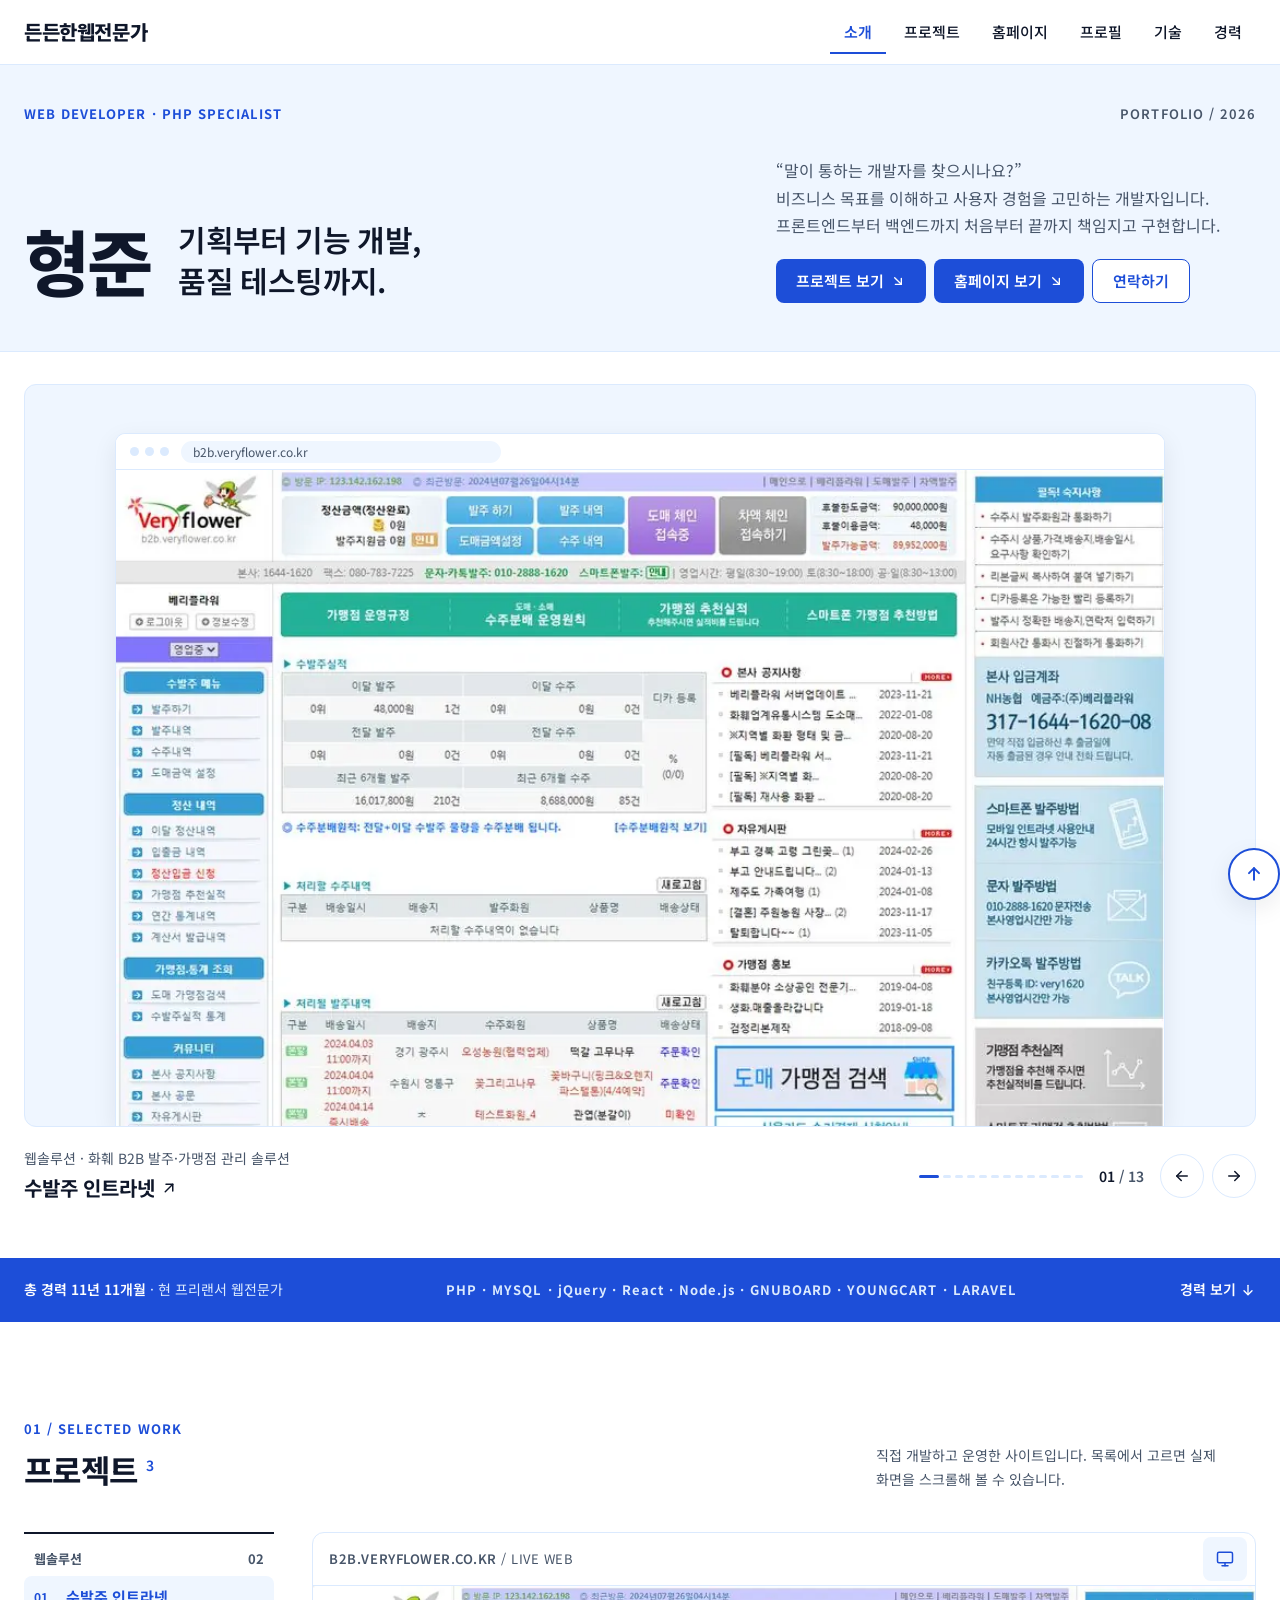
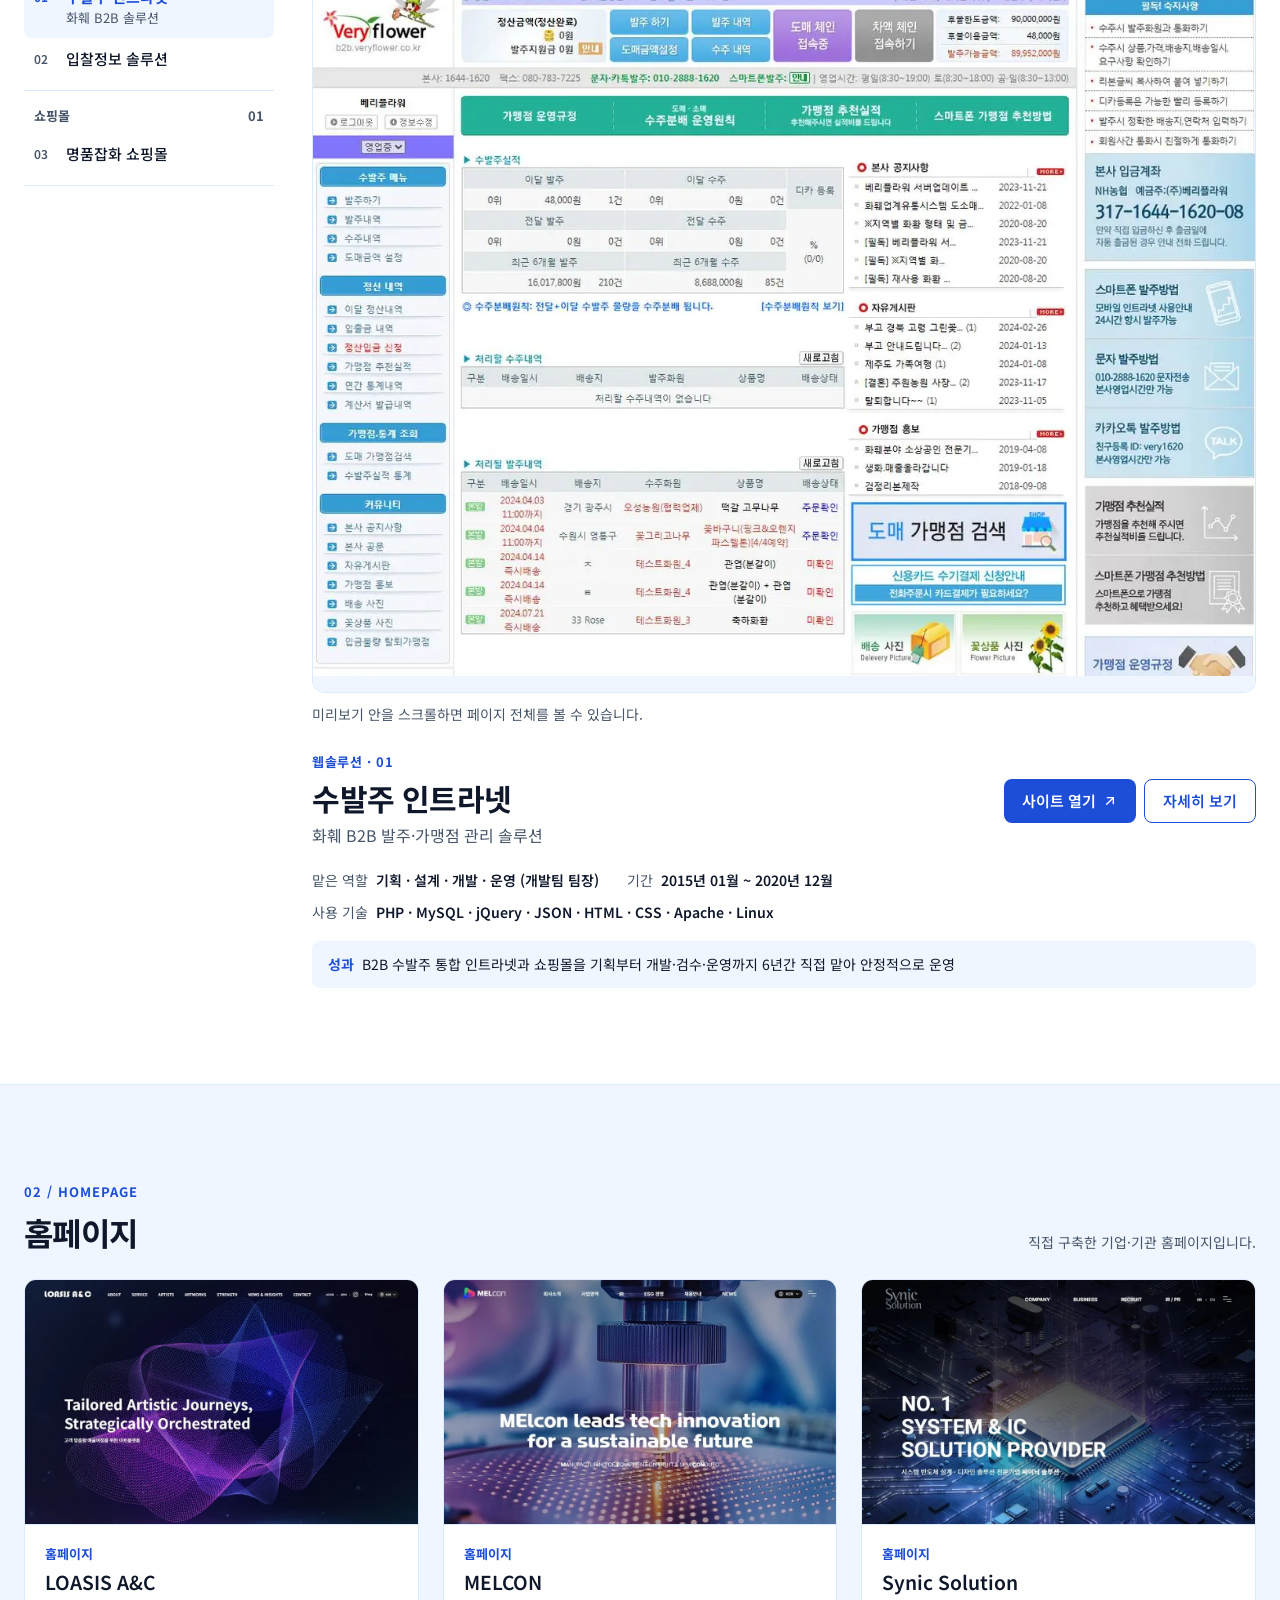
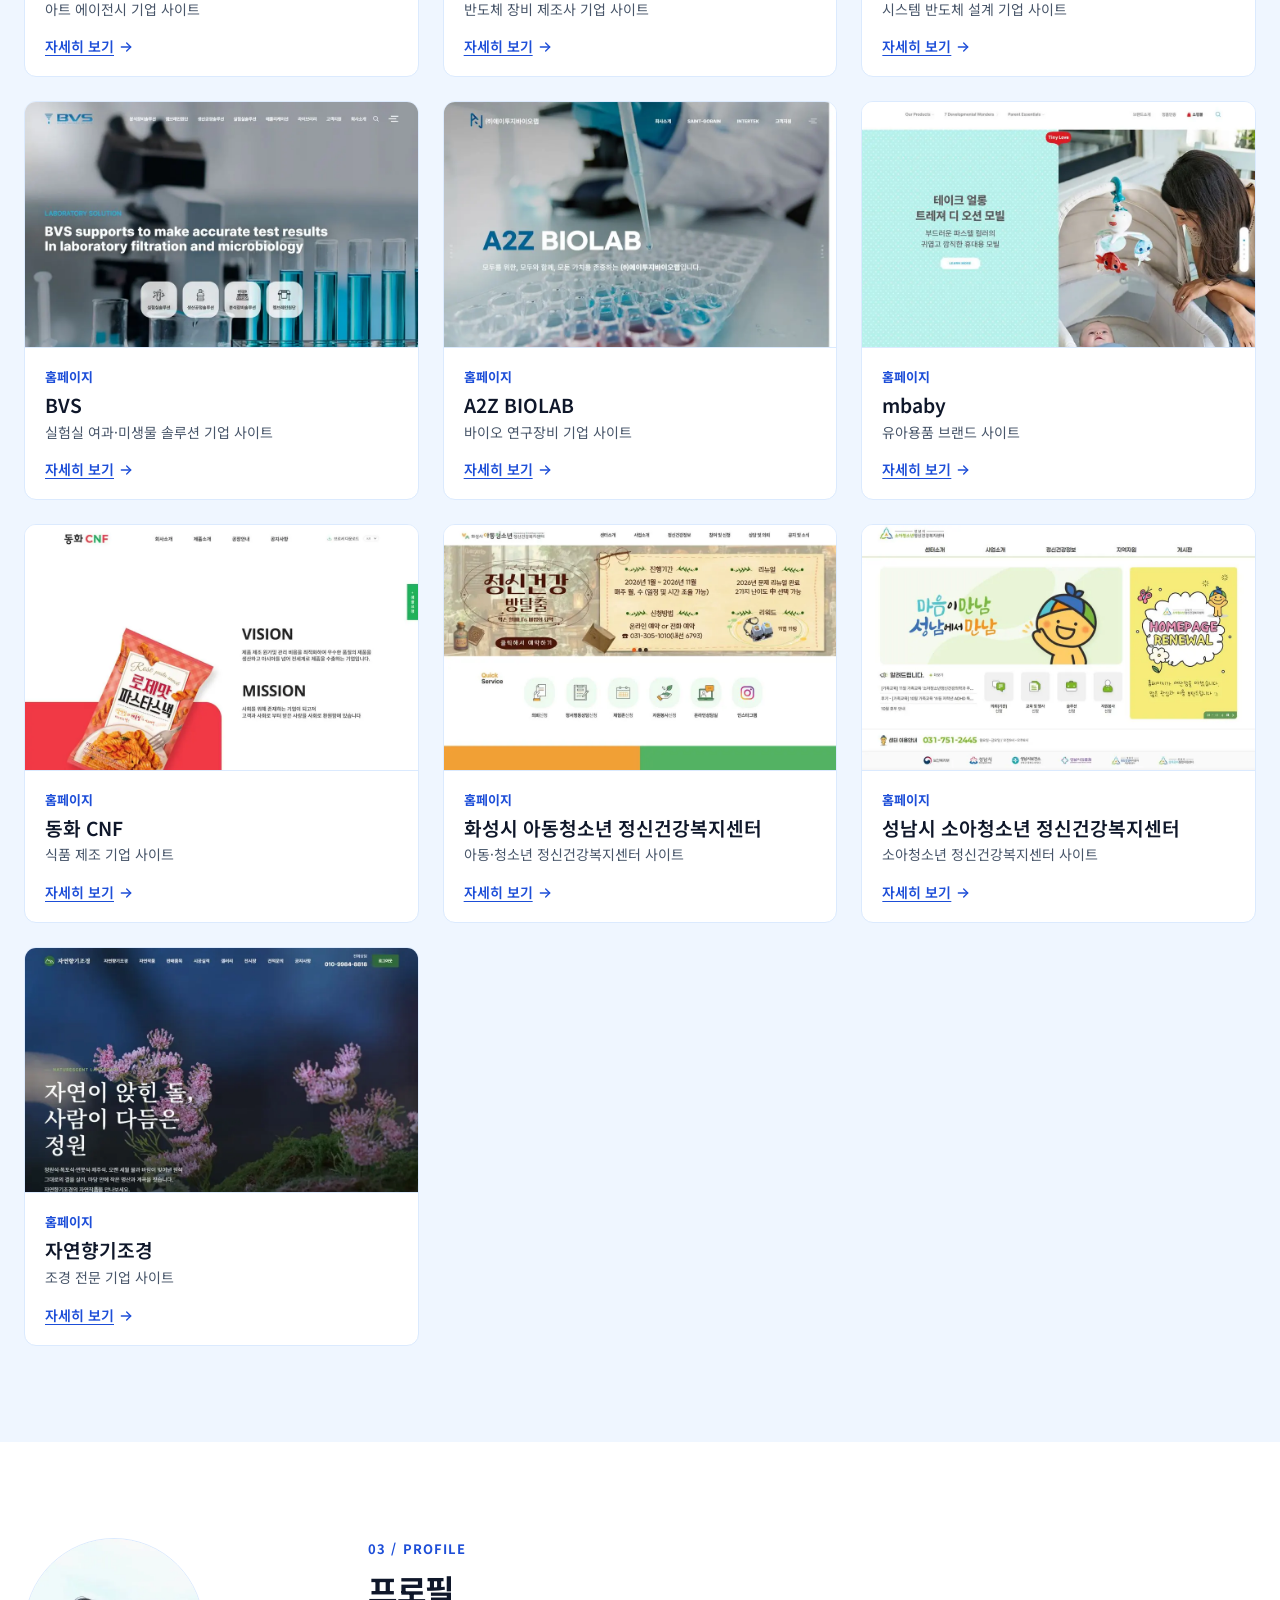
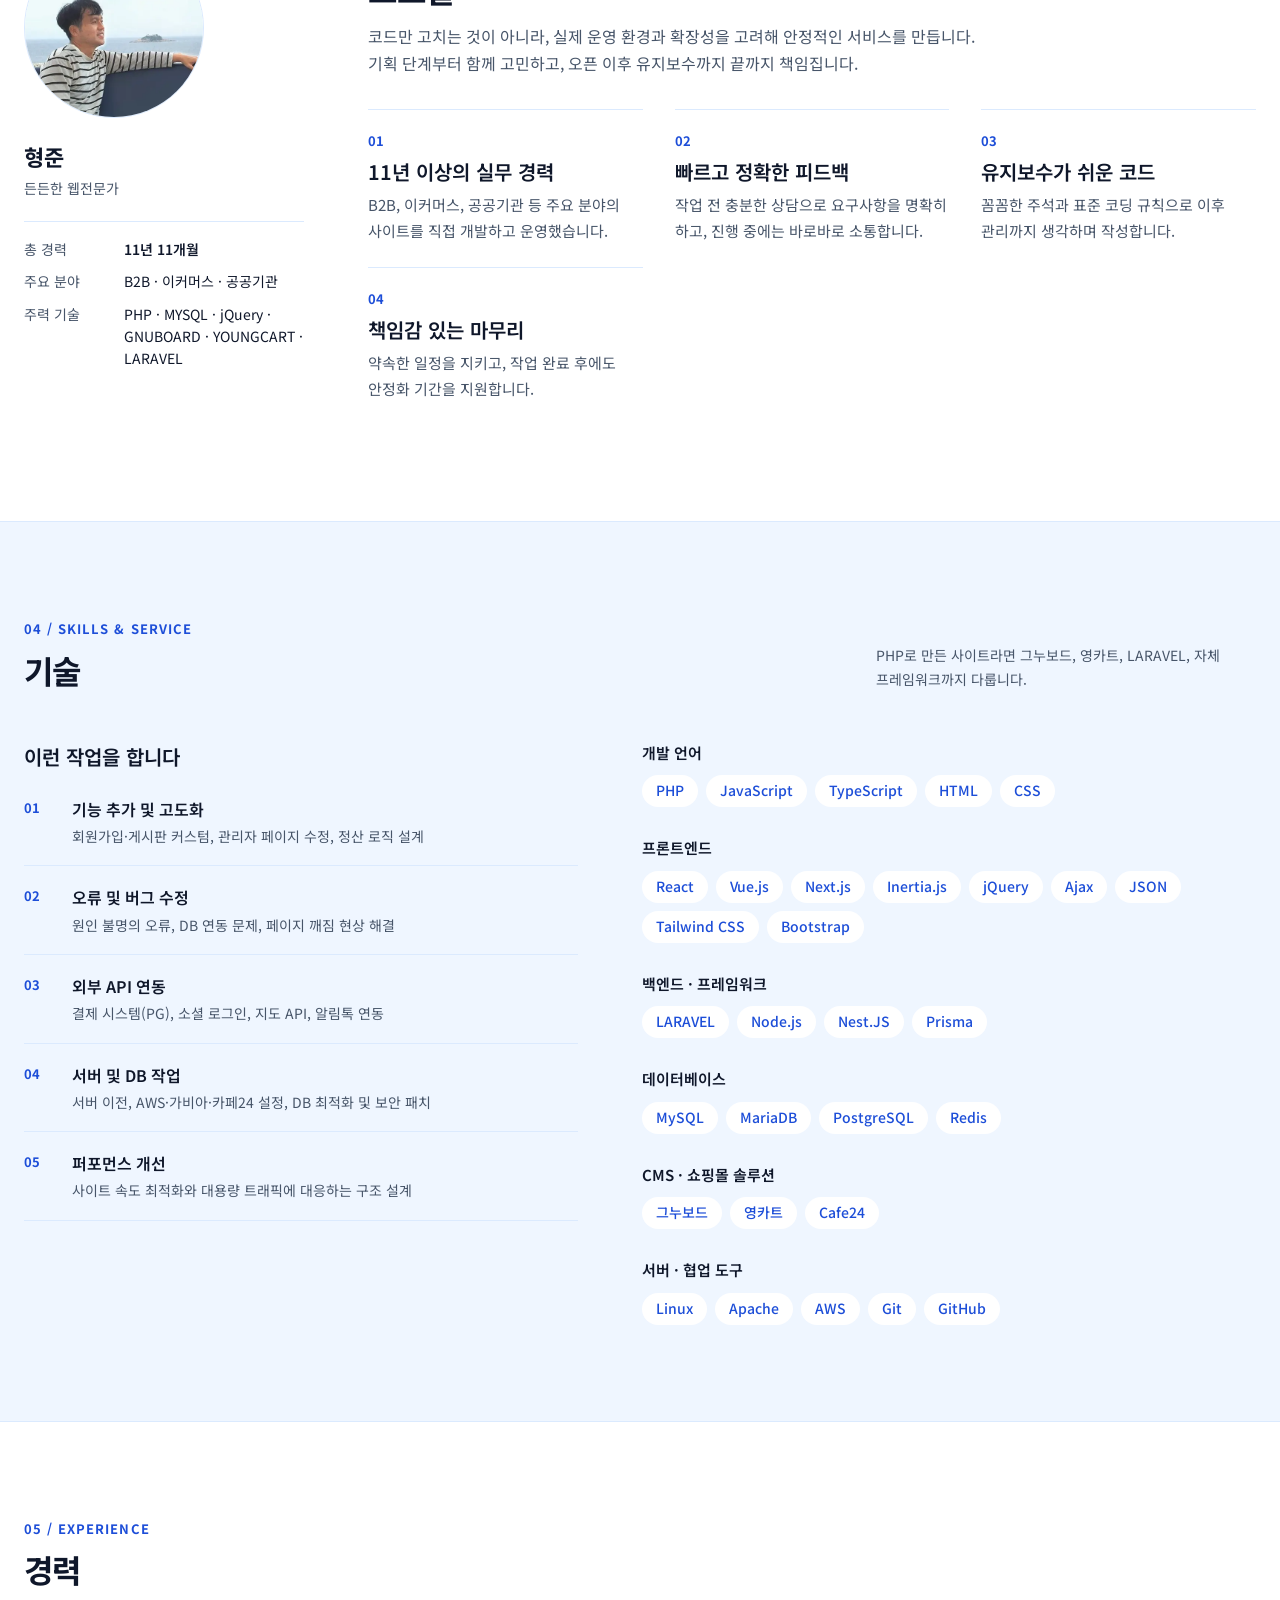
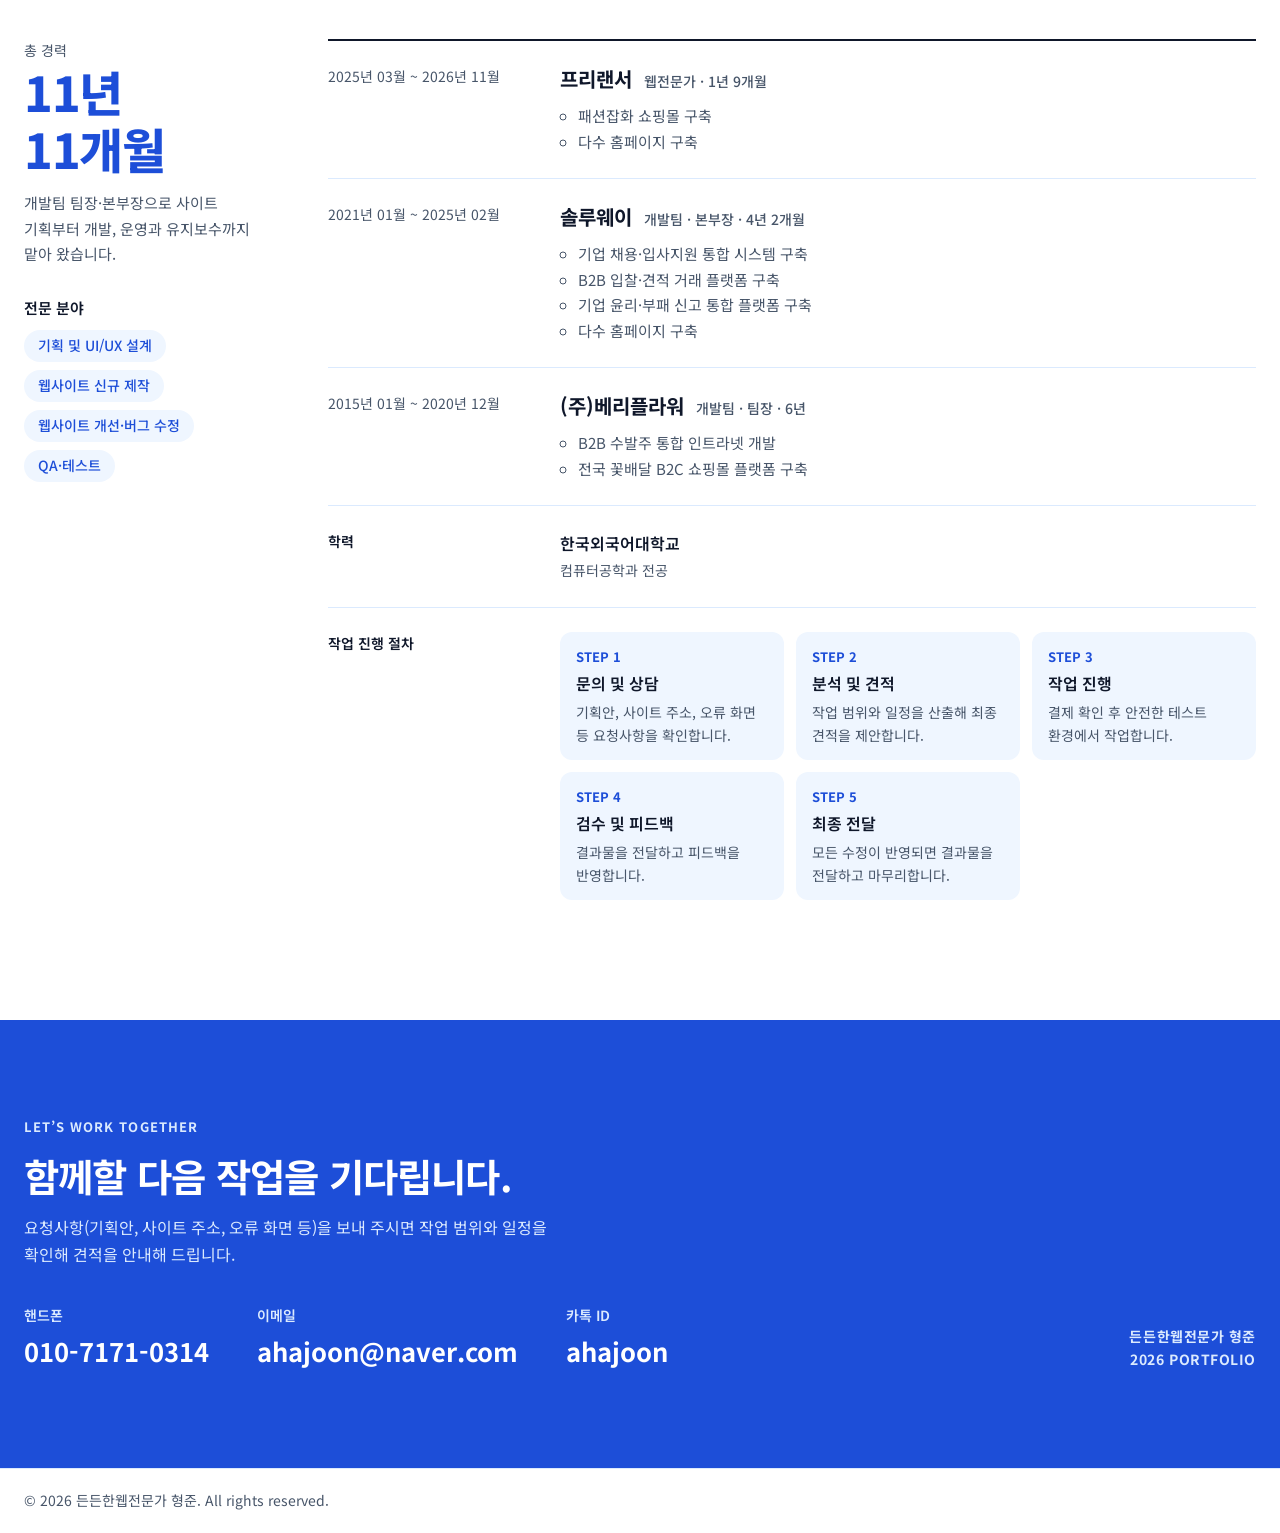
==== commit 73557218: "261112 프로젝트 미리보기 위치변경" ====
--- a/index.html
+++ b/index.html
@@ -3,7 +3,7 @@
 <head>
 <meta charset="utf-8">
 <meta name="viewport" content="width=device-width, initial-scale=1">
-<title>형준 · 웹 개발자 포트폴리오</title>
+<title>형준 · 웹 개발자 프로필&프로젝트</title>
 <meta name="description" content="든든한웹전문가 형준 — 기획부터 기능 개발, 품질 테스팅까지. PHP·그누보드·영카트·LARAVEL 웹 개발 포트폴리오.">
 <link rel="preconnect" href="https://fonts.googleapis.com">
 <link rel="preconnect" href="https://fonts.gstatic.com" crossorigin>
@@ -1308,7 +1308,7 @@
         <p style="margin:16px 0 0;padding:12px 16px;border-radius:8px;background:#EFF6FF;font-size:14px;color:#0F172A"><strong style="color:#1D4ED8;margin-right:8px">성과</strong>B2B 수발주 통합 인트라넷과 쇼핑몰을 기획부터 개발·검수·운영까지 6년간 직접 맡아 안정적으로 운영</p>
 
         <!-- 웹 미리보기 -->
-        <div style="margin-top:20px;border:1px solid #DBEAFE;border-radius:12px;overflow:hidden;background:#FFFFFF">
+        <div class="pv-box" style="margin-top:20px;border:1px solid #DBEAFE;border-radius:12px;overflow:hidden;background:#FFFFFF">
           <div style="display:flex;align-items:center;justify-content:space-between;gap:12px;padding:4px 8px 4px 16px;border-bottom:1px solid #DBEAFE">
             <span style="font-size:13px;font-weight:600;color:#475569;letter-spacing:.04em;white-space:nowrap;overflow:hidden;text-overflow:ellipsis">B2B.VERYFLOWER.CO.KR <span style="font-weight:400">/ LIVE WEB</span></span>
             <div role="group" aria-label="미리보기 기기" style="display:flex;gap:2px">
@@ -1334,7 +1334,7 @@
           
           
         </div>
-        <p style="margin:10px 0 0;font-size:14px;color:#475569">미리보기 안을 스크롤하면 페이지 전체를 볼 수 있습니다.</p>
+        <p class="pv-hint" style="margin:10px 0 0;font-size:14px;color:#475569">미리보기 안을 스크롤하면 페이지 전체를 볼 수 있습니다.</p>
       </article>
       <article data-panel="bidk" data-device="desktop" class="panel" aria-labelledby="pf-sel-bidk" style="flex:999 1 560px;min-width:0">
         <p style="margin:0;font-size:13px;font-weight:700;letter-spacing:.04em;color:#1D4ED8">웹솔루션 · 02</p>
@@ -1359,7 +1359,7 @@
         <p style="margin:16px 0 0;padding:12px 16px;border-radius:8px;background:#EFF6FF;font-size:14px;color:#0F172A"><strong style="color:#1D4ED8;margin-right:8px">성과</strong>실시간 입찰 조회·유형별 공고·월간 일정표·조건별 검색을 갖춘 입찰정보 서비스를 5개월 만에 기획부터 구축까지 완료</p>
 
         <!-- 웹 미리보기 -->
-        <div style="margin-top:20px;border:1px solid #DBEAFE;border-radius:12px;overflow:hidden;background:#FFFFFF">
+        <div class="pv-box" style="margin-top:20px;border:1px solid #DBEAFE;border-radius:12px;overflow:hidden;background:#FFFFFF">
           <div style="display:flex;align-items:center;justify-content:space-between;gap:12px;padding:4px 8px 4px 16px;border-bottom:1px solid #DBEAFE">
             <span style="font-size:13px;font-weight:600;color:#475569;letter-spacing:.04em;white-space:nowrap;overflow:hidden;text-overflow:ellipsis">BIDK.CO.KR <span style="font-weight:400">/ LIVE WEB</span></span>
             <div role="group" aria-label="미리보기 기기" style="display:flex;gap:2px">
@@ -1385,7 +1385,7 @@
           
           
         </div>
-        <p style="margin:10px 0 0;font-size:14px;color:#475569">미리보기 안을 스크롤하면 페이지 전체를 볼 수 있습니다.</p>
+        <p class="pv-hint" style="margin:10px 0 0;font-size:14px;color:#475569">미리보기 안을 스크롤하면 페이지 전체를 볼 수 있습니다.</p>
       </article>
       <article data-panel="boutique" data-device="desktop" class="panel" aria-labelledby="pf-sel-boutique" style="flex:999 1 560px;min-width:0">
         <p style="margin:0;font-size:13px;font-weight:700;letter-spacing:.04em;color:#1D4ED8">쇼핑몰 · 03</p>
@@ -1407,7 +1407,7 @@
         <p style="margin:16px 0 0;padding:12px 16px;border-radius:8px;background:#EFF6FF;font-size:14px;color:#0F172A"><strong style="color:#1D4ED8;margin-right:8px">성과</strong>상품 탐색부터 주문·결제, 관리자 상품·주문관리까지 쇼핑몰 전체 흐름을 2개월 만에 구축</p>
 
         <!-- 웹 미리보기 -->
-        <div style="margin-top:20px;border:1px solid #DBEAFE;border-radius:12px;overflow:hidden;background:#FFFFFF">
+        <div class="pv-box" style="margin-top:20px;border:1px solid #DBEAFE;border-radius:12px;overflow:hidden;background:#FFFFFF">
           <div style="display:flex;align-items:center;justify-content:space-between;gap:12px;padding:4px 8px 4px 16px;border-bottom:1px solid #DBEAFE">
             <span style="font-size:13px;font-weight:600;color:#475569;letter-spacing:.04em;white-space:nowrap;overflow:hidden;text-overflow:ellipsis">명품잡화 쇼핑몰 <span style="font-weight:400">/ LIVE WEB</span></span>
             <div role="group" aria-label="미리보기 기기" style="display:flex;gap:2px">
@@ -1457,7 +1457,7 @@
             </div>
           </span>
         </div>
-        <p style="margin:10px 0 0;font-size:14px;color:#475569">미리보기 안을 스크롤하면 페이지 전체를 볼 수 있습니다. 오른쪽 위에서 태블릿·모바일 화면으로 바꿀 수 있습니다.</p>
+        <p class="pv-hint" style="margin:10px 0 0;font-size:14px;color:#475569">미리보기 안을 스크롤하면 페이지 전체를 볼 수 있습니다. 오른쪽 위에서 태블릿·모바일 화면으로 바꿀 수 있습니다.</p>
       </article>
     </div>
   </div>
--- a/css/style.css
+++ b/css/style.css
@@ -44,6 +44,7 @@
 /* ---------- 슬라이드 / 프로젝트 패널 ---------- */
 .slide{display:none}.slide.is-cur{display:block}
 .panel{display:none}.panel.is-cur{display:block}
+.panel.is-cur{display:flex;flex-direction:column}.panel .pv-box{order:-2;margin-top:0 !important}.panel .pv-hint{order:-1;margin:10px 0 24px !important}
 
 /* ---------- PC·태블릿·모바일 미리보기 ---------- */
 .dv{display:contents}
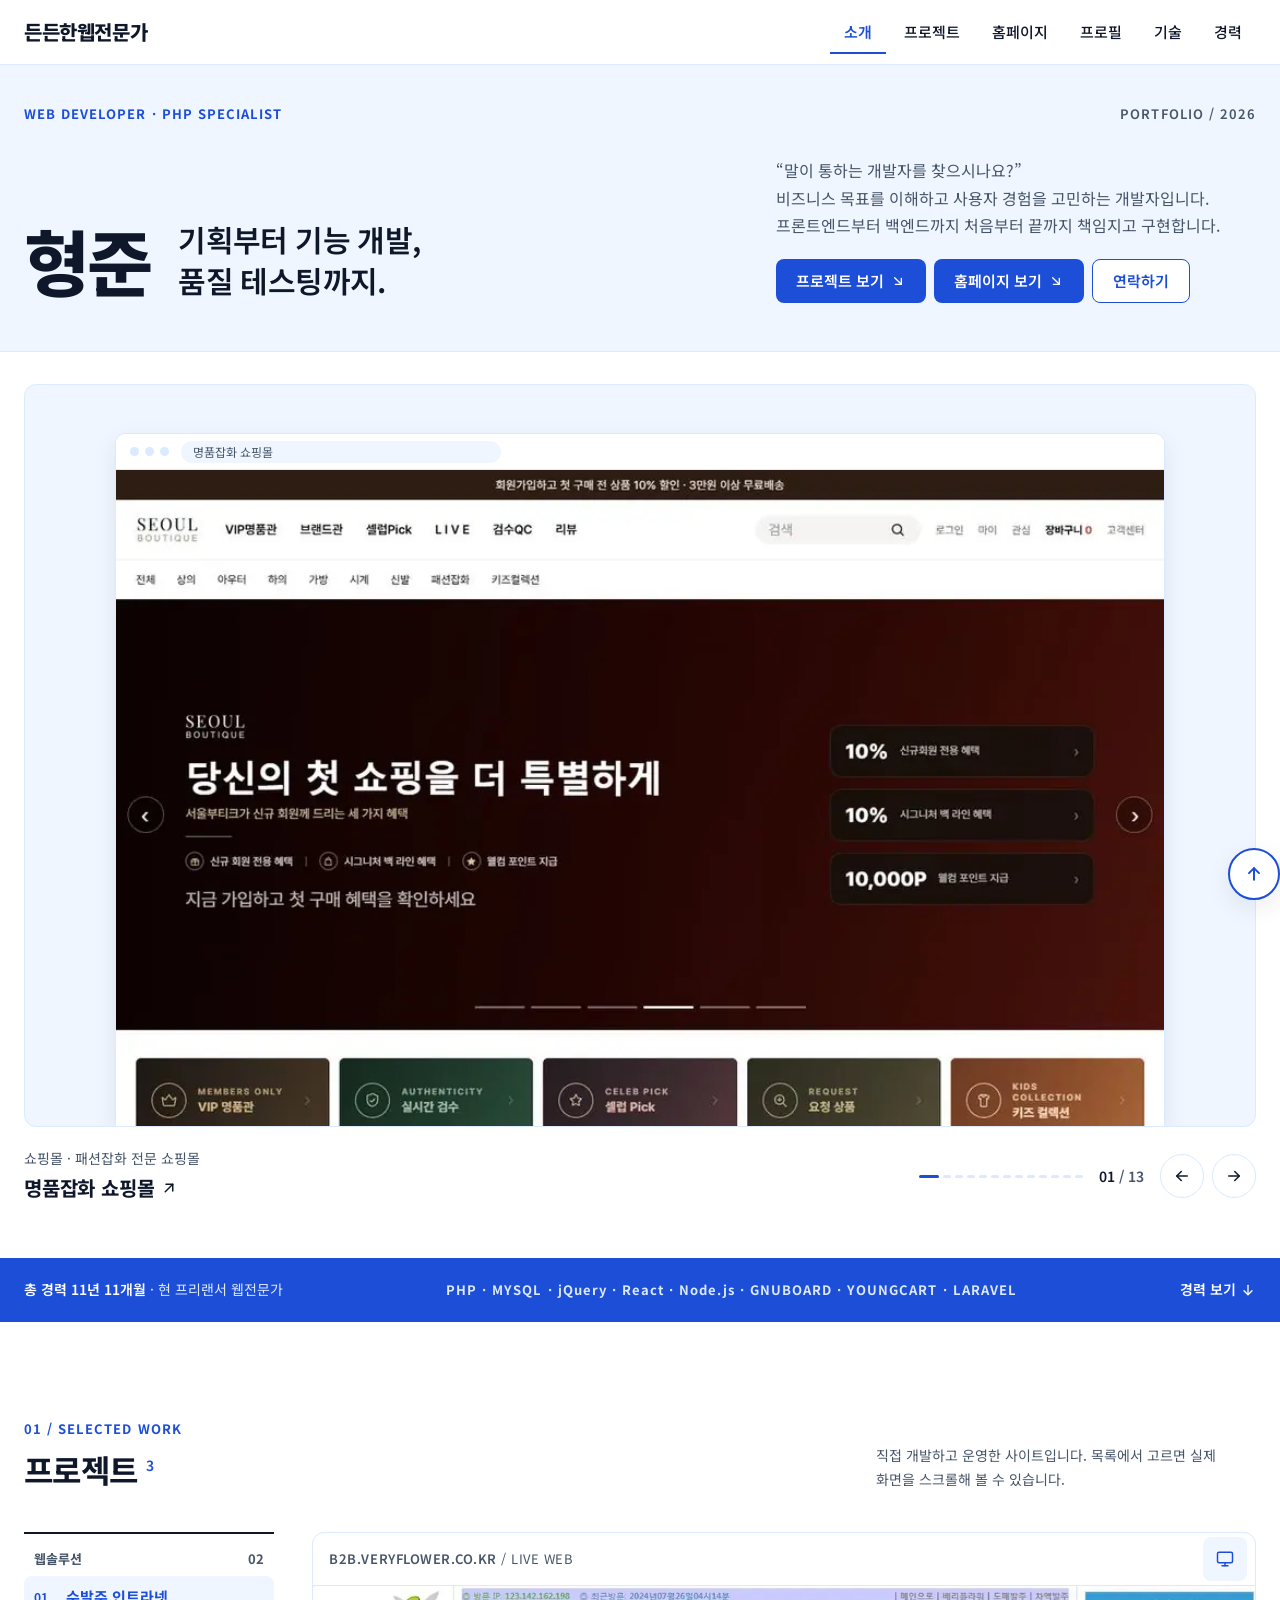
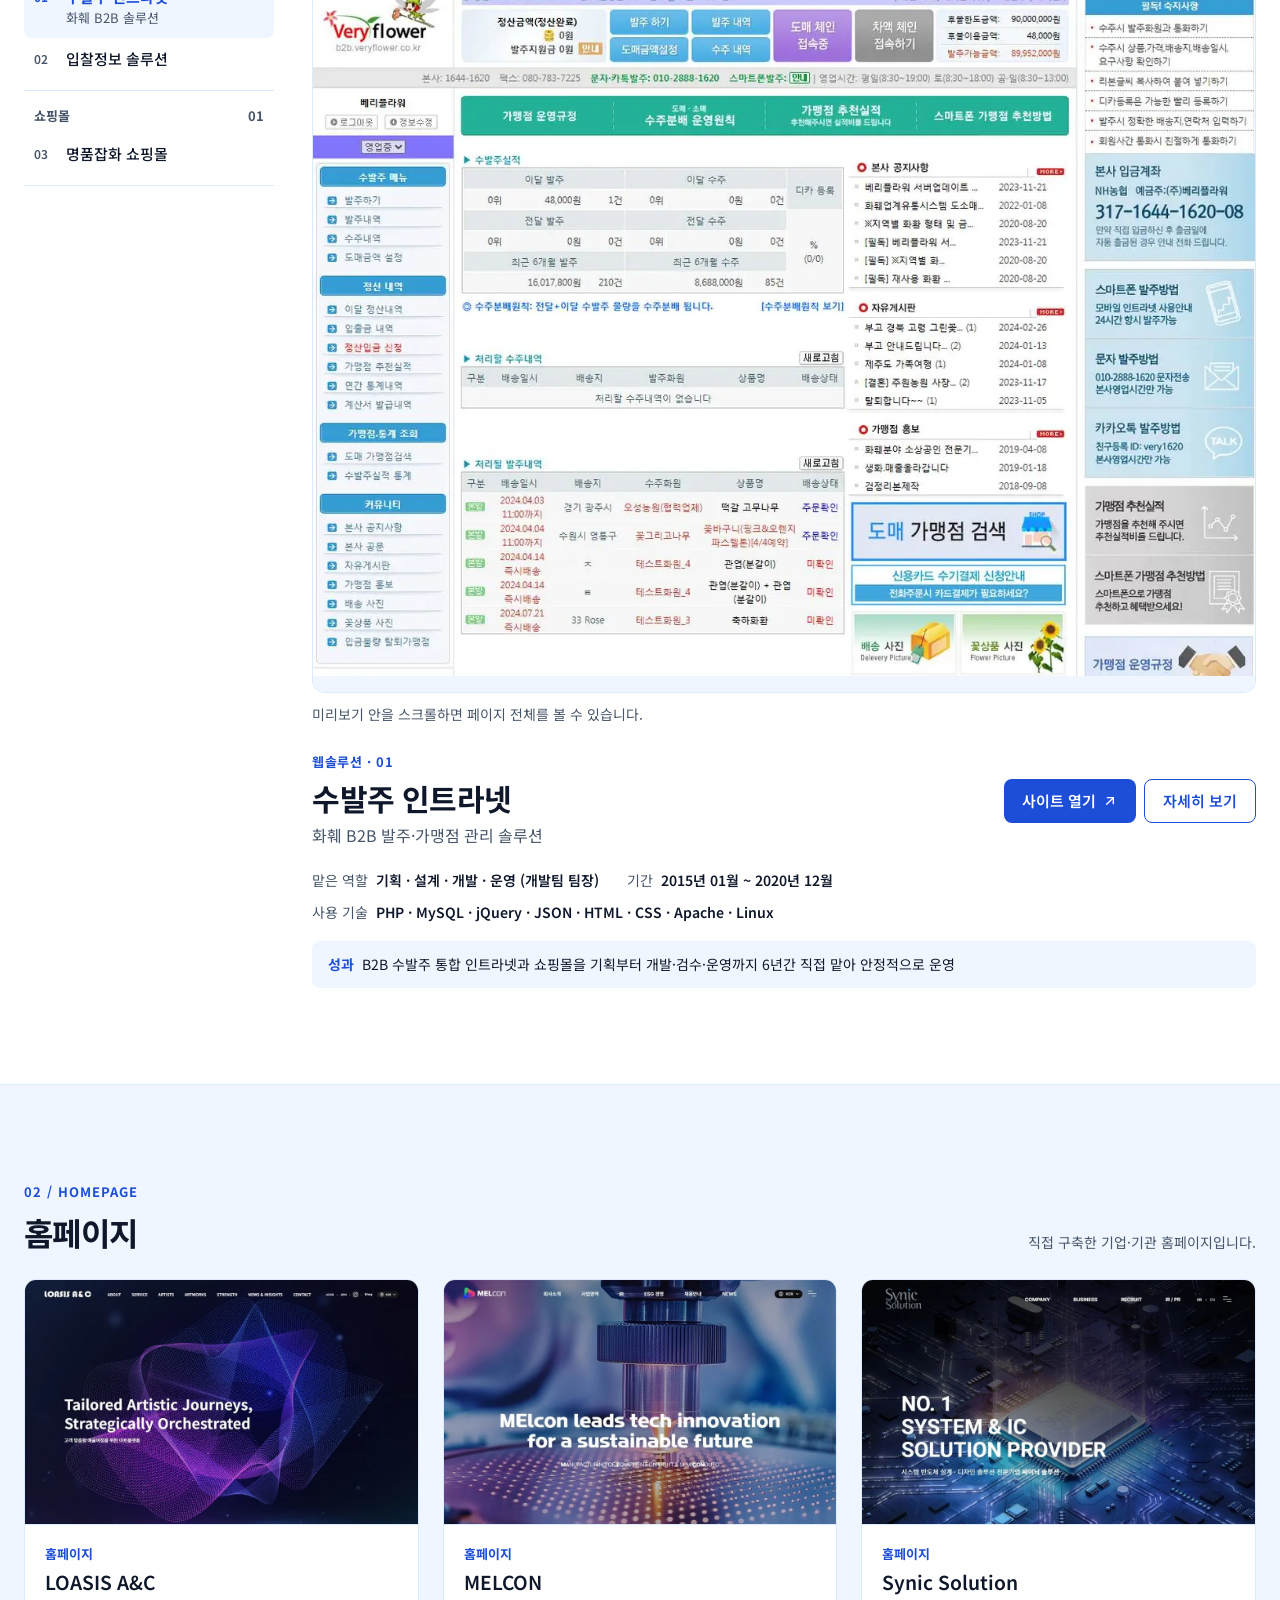
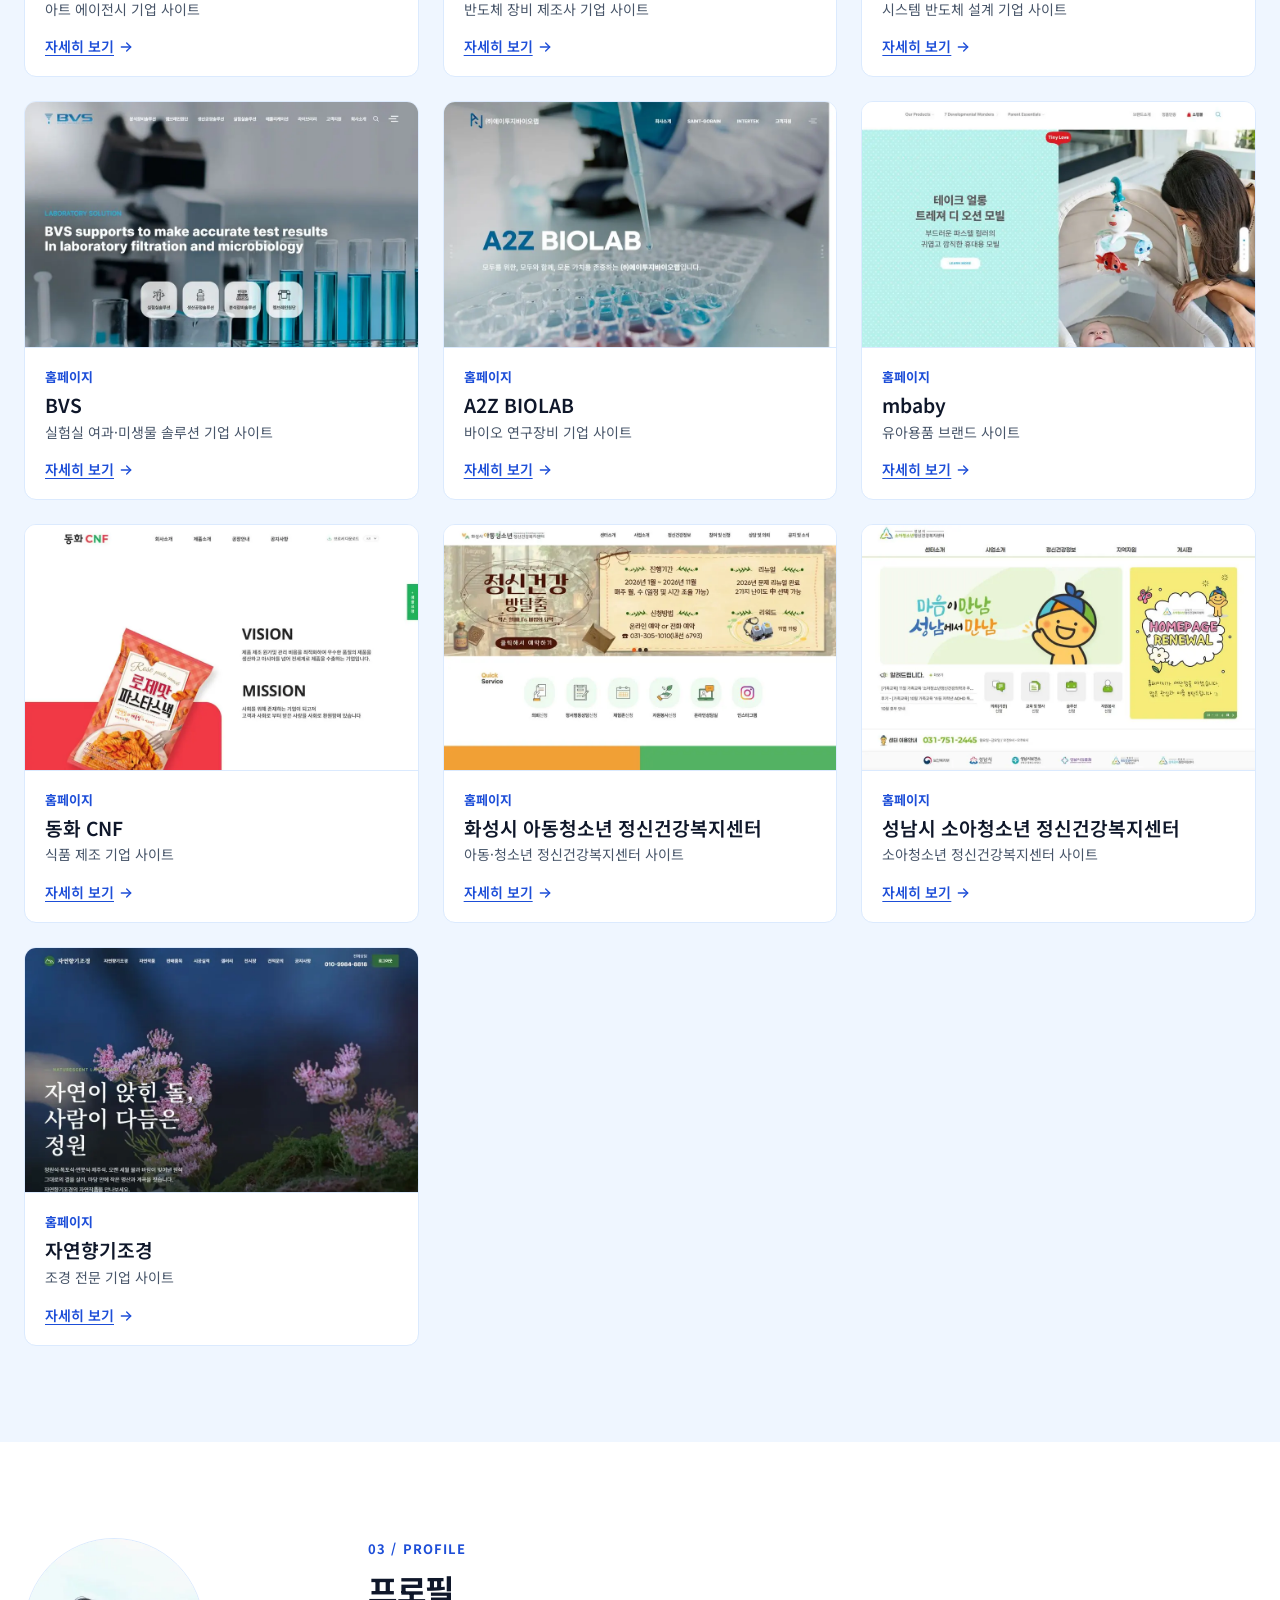
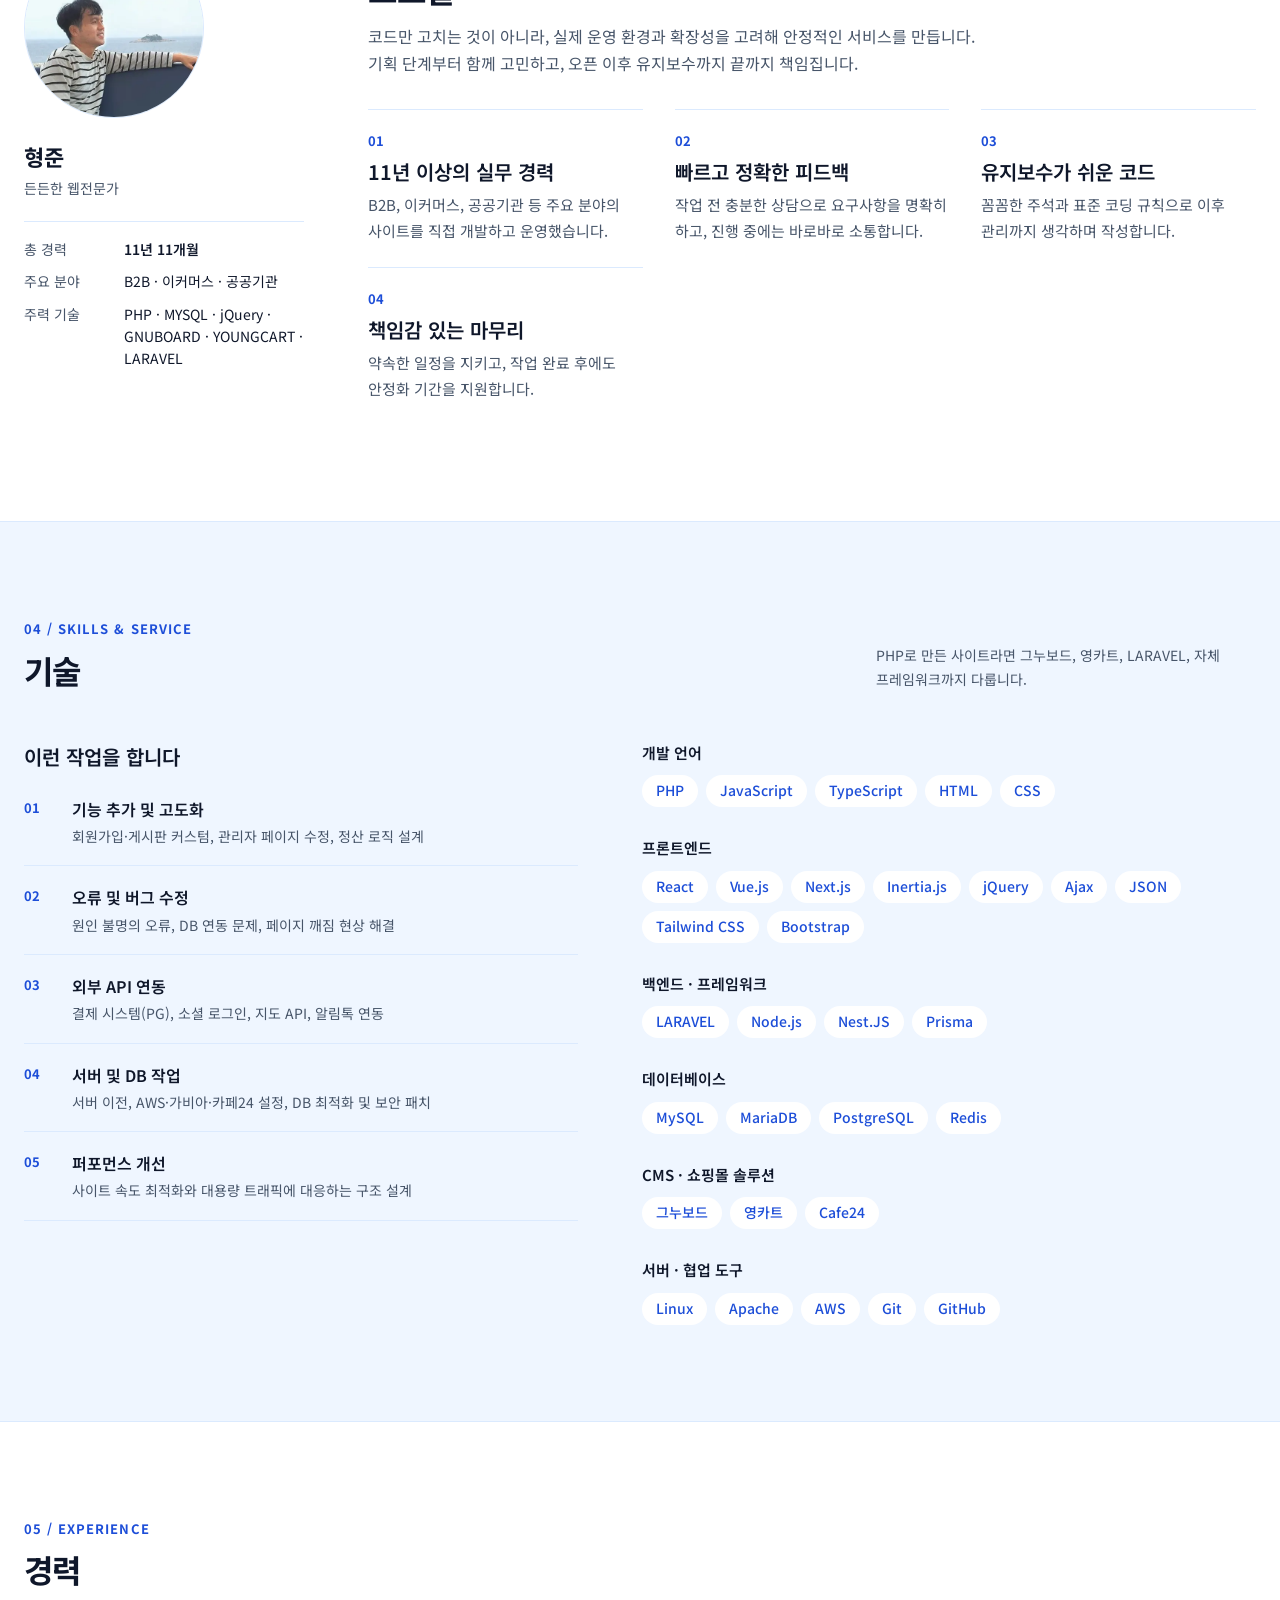
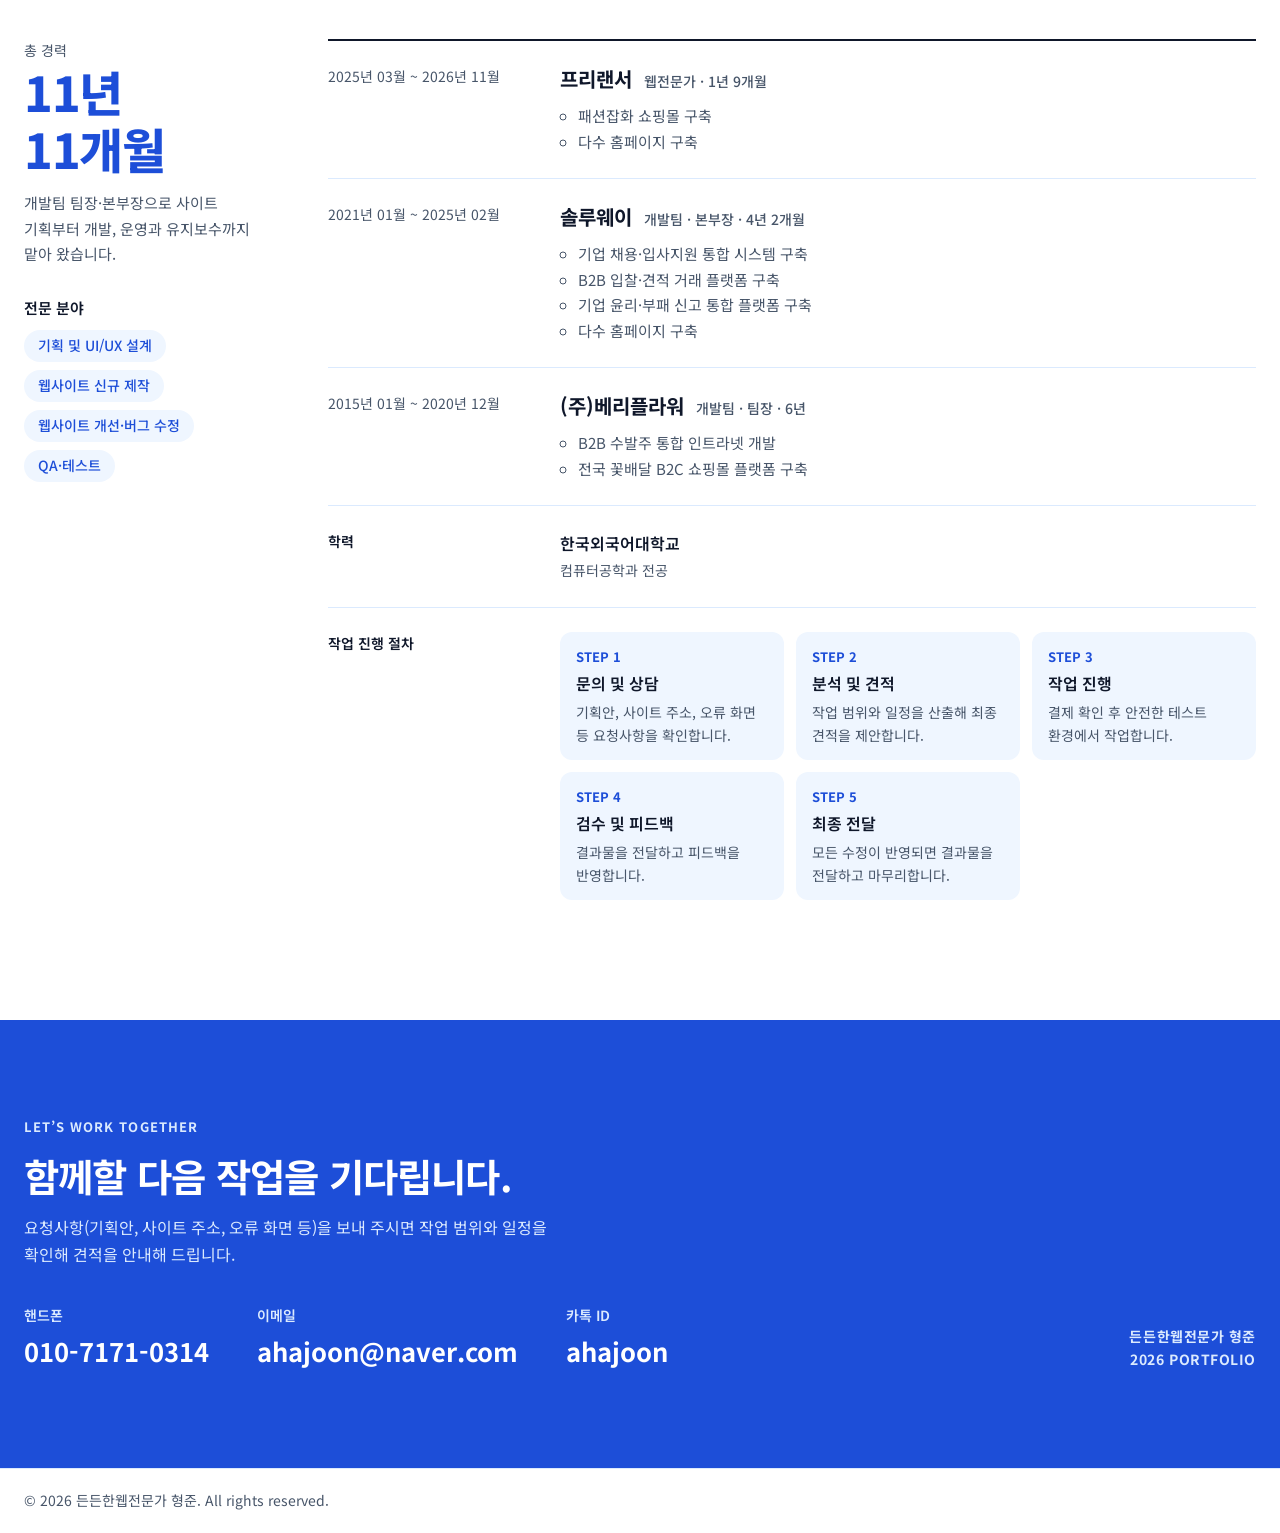
==== commit 9046106f: "261112 소개영역 미리보기 수정" ====
--- a/index.html
+++ b/index.html
@@ -189,65 +189,38 @@
       <div style="background:#FFFFFF;border-radius:10px 10px 0 0;box-shadow:0 8px 24px rgba(15,23,42,.08);overflow:hidden;border:1px solid #DBEAFE;border-bottom:0">
         <div style="display:flex;align-items:center;gap:12px;height:36px;padding:0 14px;border-bottom:1px solid #DBEAFE;background:#FFFFFF">
           <span aria-hidden="true" style="display:flex;gap:6px"><span style="width:9px;height:9px;border-radius:999px;background:#DBEAFE"></span><span style="width:9px;height:9px;border-radius:999px;background:#DBEAFE"></span><span style="width:9px;height:9px;border-radius:999px;background:#DBEAFE"></span></span>
-          <span style="flex:1;max-width:320px;height:22px;border-radius:999px;background:#EFF6FF;font-size:12px;line-height:22px;padding:0 12px;color:#475569;overflow:hidden;white-space:nowrap">b2b.veryflower.co.kr</span>
-        </div>
-        <img src="images/veryflower-thumb.webp" alt="수발주 인트라넷 메인 화면" style="display:block;width:100%;aspect-ratio:16/10;object-fit:cover;object-position:top">
+          <span style="flex:1;max-width:320px;height:22px;border-radius:999px;background:#EFF6FF;font-size:12px;line-height:22px;padding:0 12px;color:#475569;overflow:hidden;white-space:nowrap">명품잡화 쇼핑몰</span>
+        </div>
+        <img src="images/boutique-thumb.webp" alt="명품잡화 쇼핑몰 메인 화면" style="display:block;width:100%;aspect-ratio:16/10;object-fit:cover;object-position:top">
       </div>
     </div>
     </span>
     <span class="show-mob">
       <div style="margin:0 calc(-1 * clamp(16px,3vw,24px));background:#EFF6FF;border-top:1px solid #DBEAFE;border-bottom:1px solid #DBEAFE">
-        <img src="images/veryflower-thumb.webp" alt="수발주 인트라넷 메인 화면" style="display:block;width:100%;aspect-ratio:16/9;object-fit:cover;object-position:top">
+        <img src="images/boutique-thumb.webp" alt="명품잡화 쇼핑몰 메인 화면" style="display:block;width:100%;aspect-ratio:16/9;object-fit:cover;object-position:top">
       </div>
     </span>
     <div style="display:flex;flex-wrap:wrap;align-items:center;justify-content:space-between;gap:16px;padding:20px 0 4px">
       <div style="flex:1 1 280px;min-width:0">
-        <p style="margin:0;font-size:14px;color:#475569;white-space:nowrap;overflow:hidden;text-overflow:ellipsis">웹솔루션 · 화훼 B2B 발주·가맹점 관리 솔루션</p>
-        <a href="projects/veryflower.html" class="pf-link" title="수발주 인트라넷" style="display:inline-flex;align-items:center;gap:6px;max-width:100%;min-height:36px;font-size:20px;font-weight:700;color:#0F172A;text-decoration:none;letter-spacing:-0.01em"><span style="min-width:0;white-space:nowrap;overflow:hidden;text-overflow:ellipsis">수발주 인트라넷</span>
+        <p style="margin:0;font-size:14px;color:#475569;white-space:nowrap;overflow:hidden;text-overflow:ellipsis">쇼핑몰 · 패션잡화 전문 쇼핑몰</p>
+        <a href="projects/boutique.html" class="pf-link" title="명품잡화 쇼핑몰" style="display:inline-flex;align-items:center;gap:6px;max-width:100%;min-height:36px;font-size:20px;font-weight:700;color:#0F172A;text-decoration:none;letter-spacing:-0.01em"><span style="min-width:0;white-space:nowrap;overflow:hidden;text-overflow:ellipsis">명품잡화 쇼핑몰</span>
           <svg width="18" height="18" viewBox="0 0 24 24" fill="none" stroke="currentColor" stroke-width="2" stroke-linecap="round" stroke-linejoin="round" aria-hidden="true"><path d="M7 17L17 7"></path><path d="M8 7h9v9"></path></svg></a>
       </div>
       <div style="display:flex;align-items:center;gap:16px">
         <div aria-hidden="true" style="display:flex;gap:4px">
-          
             <span style="display:block;width:20px;height:3px;border-radius:999px;background:#1D4ED8"></span>
-            
-          
-            
-            <span style="display:block;width:8px;height:3px;border-radius:999px;background:#DBEAFE"></span>
-          
-            
-            <span style="display:block;width:8px;height:3px;border-radius:999px;background:#DBEAFE"></span>
-          
-            
-            <span style="display:block;width:8px;height:3px;border-radius:999px;background:#DBEAFE"></span>
-          
-            
-            <span style="display:block;width:8px;height:3px;border-radius:999px;background:#DBEAFE"></span>
-          
-            
-            <span style="display:block;width:8px;height:3px;border-radius:999px;background:#DBEAFE"></span>
-          
-            
-            <span style="display:block;width:8px;height:3px;border-radius:999px;background:#DBEAFE"></span>
-          
-            
-            <span style="display:block;width:8px;height:3px;border-radius:999px;background:#DBEAFE"></span>
-          
-            
-            <span style="display:block;width:8px;height:3px;border-radius:999px;background:#DBEAFE"></span>
-          
-            
-            <span style="display:block;width:8px;height:3px;border-radius:999px;background:#DBEAFE"></span>
-          
-            
-            <span style="display:block;width:8px;height:3px;border-radius:999px;background:#DBEAFE"></span>
-          
-            
-            <span style="display:block;width:8px;height:3px;border-radius:999px;background:#DBEAFE"></span>
-          
-            
-            <span style="display:block;width:8px;height:3px;border-radius:999px;background:#DBEAFE"></span>
-          
+            <span style="display:block;width:8px;height:3px;border-radius:999px;background:#DBEAFE"></span>
+            <span style="display:block;width:8px;height:3px;border-radius:999px;background:#DBEAFE"></span>
+            <span style="display:block;width:8px;height:3px;border-radius:999px;background:#DBEAFE"></span>
+            <span style="display:block;width:8px;height:3px;border-radius:999px;background:#DBEAFE"></span>
+            <span style="display:block;width:8px;height:3px;border-radius:999px;background:#DBEAFE"></span>
+            <span style="display:block;width:8px;height:3px;border-radius:999px;background:#DBEAFE"></span>
+            <span style="display:block;width:8px;height:3px;border-radius:999px;background:#DBEAFE"></span>
+            <span style="display:block;width:8px;height:3px;border-radius:999px;background:#DBEAFE"></span>
+            <span style="display:block;width:8px;height:3px;border-radius:999px;background:#DBEAFE"></span>
+            <span style="display:block;width:8px;height:3px;border-radius:999px;background:#DBEAFE"></span>
+            <span style="display:block;width:8px;height:3px;border-radius:999px;background:#DBEAFE"></span>
+            <span style="display:block;width:8px;height:3px;border-radius:999px;background:#DBEAFE"></span>
         </div>
         <span style="font-size:14px;font-weight:600;color:#0F172A;font-variant-numeric:tabular-nums" aria-live="polite">01 <span style="color:#475569">/ 13</span></span>
         <div style="display:flex;gap:8px">
@@ -264,65 +237,38 @@
       <div style="background:#FFFFFF;border-radius:10px 10px 0 0;box-shadow:0 8px 24px rgba(15,23,42,.08);overflow:hidden;border:1px solid #DBEAFE;border-bottom:0">
         <div style="display:flex;align-items:center;gap:12px;height:36px;padding:0 14px;border-bottom:1px solid #DBEAFE;background:#FFFFFF">
           <span aria-hidden="true" style="display:flex;gap:6px"><span style="width:9px;height:9px;border-radius:999px;background:#DBEAFE"></span><span style="width:9px;height:9px;border-radius:999px;background:#DBEAFE"></span><span style="width:9px;height:9px;border-radius:999px;background:#DBEAFE"></span></span>
-          <span style="flex:1;max-width:320px;height:22px;border-radius:999px;background:#EFF6FF;font-size:12px;line-height:22px;padding:0 12px;color:#475569;overflow:hidden;white-space:nowrap">bidk.co.kr</span>
-        </div>
-        <img loading="lazy" src="images/bidk-thumb.webp" alt="입찰정보 솔루션 메인 화면" style="display:block;width:100%;aspect-ratio:16/10;object-fit:cover;object-position:top">
+          <span style="flex:1;max-width:320px;height:22px;border-radius:999px;background:#EFF6FF;font-size:12px;line-height:22px;padding:0 12px;color:#475569;overflow:hidden;white-space:nowrap">b2b.veryflower.co.kr</span>
+        </div>
+        <img loading="lazy" src="images/veryflower-thumb.webp" alt="수발주 인트라넷 메인 화면" style="display:block;width:100%;aspect-ratio:16/10;object-fit:cover;object-position:top">
       </div>
     </div>
     </span>
     <span class="show-mob">
       <div style="margin:0 calc(-1 * clamp(16px,3vw,24px));background:#EFF6FF;border-top:1px solid #DBEAFE;border-bottom:1px solid #DBEAFE">
-        <img loading="lazy" src="images/bidk-thumb.webp" alt="입찰정보 솔루션 메인 화면" style="display:block;width:100%;aspect-ratio:16/9;object-fit:cover;object-position:top">
+        <img loading="lazy" src="images/veryflower-thumb.webp" alt="수발주 인트라넷 메인 화면" style="display:block;width:100%;aspect-ratio:16/9;object-fit:cover;object-position:top">
       </div>
     </span>
     <div style="display:flex;flex-wrap:wrap;align-items:center;justify-content:space-between;gap:16px;padding:20px 0 4px">
       <div style="flex:1 1 280px;min-width:0">
-        <p style="margin:0;font-size:14px;color:#475569;white-space:nowrap;overflow:hidden;text-overflow:ellipsis">웹솔루션 · 입찰 공고·개찰 결과·입찰 일정 조회 서비스</p>
-        <a href="projects/bidk.html" class="pf-link" title="입찰정보 솔루션" style="display:inline-flex;align-items:center;gap:6px;max-width:100%;min-height:36px;font-size:20px;font-weight:700;color:#0F172A;text-decoration:none;letter-spacing:-0.01em"><span style="min-width:0;white-space:nowrap;overflow:hidden;text-overflow:ellipsis">입찰정보 솔루션</span>
+        <p style="margin:0;font-size:14px;color:#475569;white-space:nowrap;overflow:hidden;text-overflow:ellipsis">웹솔루션 · 화훼 B2B 발주·가맹점 관리 솔루션</p>
+        <a href="projects/veryflower.html" class="pf-link" title="수발주 인트라넷" style="display:inline-flex;align-items:center;gap:6px;max-width:100%;min-height:36px;font-size:20px;font-weight:700;color:#0F172A;text-decoration:none;letter-spacing:-0.01em"><span style="min-width:0;white-space:nowrap;overflow:hidden;text-overflow:ellipsis">수발주 인트라넷</span>
           <svg width="18" height="18" viewBox="0 0 24 24" fill="none" stroke="currentColor" stroke-width="2" stroke-linecap="round" stroke-linejoin="round" aria-hidden="true"><path d="M7 17L17 7"></path><path d="M8 7h9v9"></path></svg></a>
       </div>
       <div style="display:flex;align-items:center;gap:16px">
         <div aria-hidden="true" style="display:flex;gap:4px">
-          
-            
-            <span style="display:block;width:8px;height:3px;border-radius:999px;background:#DBEAFE"></span>
-          
+            <span style="display:block;width:8px;height:3px;border-radius:999px;background:#DBEAFE"></span>
             <span style="display:block;width:20px;height:3px;border-radius:999px;background:#1D4ED8"></span>
-            
-          
-            
-            <span style="display:block;width:8px;height:3px;border-radius:999px;background:#DBEAFE"></span>
-          
-            
-            <span style="display:block;width:8px;height:3px;border-radius:999px;background:#DBEAFE"></span>
-          
-            
-            <span style="display:block;width:8px;height:3px;border-radius:999px;background:#DBEAFE"></span>
-          
-            
-            <span style="display:block;width:8px;height:3px;border-radius:999px;background:#DBEAFE"></span>
-          
-            
-            <span style="display:block;width:8px;height:3px;border-radius:999px;background:#DBEAFE"></span>
-          
-            
-            <span style="display:block;width:8px;height:3px;border-radius:999px;background:#DBEAFE"></span>
-          
-            
-            <span style="display:block;width:8px;height:3px;border-radius:999px;background:#DBEAFE"></span>
-          
-            
-            <span style="display:block;width:8px;height:3px;border-radius:999px;background:#DBEAFE"></span>
-          
-            
-            <span style="display:block;width:8px;height:3px;border-radius:999px;background:#DBEAFE"></span>
-          
-            
-            <span style="display:block;width:8px;height:3px;border-radius:999px;background:#DBEAFE"></span>
-          
-            
-            <span style="display:block;width:8px;height:3px;border-radius:999px;background:#DBEAFE"></span>
-          
+            <span style="display:block;width:8px;height:3px;border-radius:999px;background:#DBEAFE"></span>
+            <span style="display:block;width:8px;height:3px;border-radius:999px;background:#DBEAFE"></span>
+            <span style="display:block;width:8px;height:3px;border-radius:999px;background:#DBEAFE"></span>
+            <span style="display:block;width:8px;height:3px;border-radius:999px;background:#DBEAFE"></span>
+            <span style="display:block;width:8px;height:3px;border-radius:999px;background:#DBEAFE"></span>
+            <span style="display:block;width:8px;height:3px;border-radius:999px;background:#DBEAFE"></span>
+            <span style="display:block;width:8px;height:3px;border-radius:999px;background:#DBEAFE"></span>
+            <span style="display:block;width:8px;height:3px;border-radius:999px;background:#DBEAFE"></span>
+            <span style="display:block;width:8px;height:3px;border-radius:999px;background:#DBEAFE"></span>
+            <span style="display:block;width:8px;height:3px;border-radius:999px;background:#DBEAFE"></span>
+            <span style="display:block;width:8px;height:3px;border-radius:999px;background:#DBEAFE"></span>
         </div>
         <span style="font-size:14px;font-weight:600;color:#0F172A;font-variant-numeric:tabular-nums" aria-live="polite">02 <span style="color:#475569">/ 13</span></span>
         <div style="display:flex;gap:8px">
@@ -339,65 +285,38 @@
       <div style="background:#FFFFFF;border-radius:10px 10px 0 0;box-shadow:0 8px 24px rgba(15,23,42,.08);overflow:hidden;border:1px solid #DBEAFE;border-bottom:0">
         <div style="display:flex;align-items:center;gap:12px;height:36px;padding:0 14px;border-bottom:1px solid #DBEAFE;background:#FFFFFF">
           <span aria-hidden="true" style="display:flex;gap:6px"><span style="width:9px;height:9px;border-radius:999px;background:#DBEAFE"></span><span style="width:9px;height:9px;border-radius:999px;background:#DBEAFE"></span><span style="width:9px;height:9px;border-radius:999px;background:#DBEAFE"></span></span>
-          <span style="flex:1;max-width:320px;height:22px;border-radius:999px;background:#EFF6FF;font-size:12px;line-height:22px;padding:0 12px;color:#475569;overflow:hidden;white-space:nowrap">명품잡화 쇼핑몰</span>
-        </div>
-        <img loading="lazy" src="images/boutique-thumb.webp" alt="명품잡화 쇼핑몰 메인 화면" style="display:block;width:100%;aspect-ratio:16/10;object-fit:cover;object-position:top">
+          <span style="flex:1;max-width:320px;height:22px;border-radius:999px;background:#EFF6FF;font-size:12px;line-height:22px;padding:0 12px;color:#475569;overflow:hidden;white-space:nowrap">bidk.co.kr</span>
+        </div>
+        <img loading="lazy" src="images/bidk-thumb.webp" alt="입찰정보 솔루션 메인 화면" style="display:block;width:100%;aspect-ratio:16/10;object-fit:cover;object-position:top">
       </div>
     </div>
     </span>
     <span class="show-mob">
       <div style="margin:0 calc(-1 * clamp(16px,3vw,24px));background:#EFF6FF;border-top:1px solid #DBEAFE;border-bottom:1px solid #DBEAFE">
-        <img loading="lazy" src="images/boutique-thumb.webp" alt="명품잡화 쇼핑몰 메인 화면" style="display:block;width:100%;aspect-ratio:16/9;object-fit:cover;object-position:top">
+        <img loading="lazy" src="images/bidk-thumb.webp" alt="입찰정보 솔루션 메인 화면" style="display:block;width:100%;aspect-ratio:16/9;object-fit:cover;object-position:top">
       </div>
     </span>
     <div style="display:flex;flex-wrap:wrap;align-items:center;justify-content:space-between;gap:16px;padding:20px 0 4px">
       <div style="flex:1 1 280px;min-width:0">
-        <p style="margin:0;font-size:14px;color:#475569;white-space:nowrap;overflow:hidden;text-overflow:ellipsis">쇼핑몰 · 패션잡화 전문 쇼핑몰</p>
-        <a href="projects/boutique.html" class="pf-link" title="명품잡화 쇼핑몰" style="display:inline-flex;align-items:center;gap:6px;max-width:100%;min-height:36px;font-size:20px;font-weight:700;color:#0F172A;text-decoration:none;letter-spacing:-0.01em"><span style="min-width:0;white-space:nowrap;overflow:hidden;text-overflow:ellipsis">명품잡화 쇼핑몰</span>
+        <p style="margin:0;font-size:14px;color:#475569;white-space:nowrap;overflow:hidden;text-overflow:ellipsis">웹솔루션 · 입찰 공고·개찰 결과·입찰 일정 조회 서비스</p>
+        <a href="projects/bidk.html" class="pf-link" title="입찰정보 솔루션" style="display:inline-flex;align-items:center;gap:6px;max-width:100%;min-height:36px;font-size:20px;font-weight:700;color:#0F172A;text-decoration:none;letter-spacing:-0.01em"><span style="min-width:0;white-space:nowrap;overflow:hidden;text-overflow:ellipsis">입찰정보 솔루션</span>
           <svg width="18" height="18" viewBox="0 0 24 24" fill="none" stroke="currentColor" stroke-width="2" stroke-linecap="round" stroke-linejoin="round" aria-hidden="true"><path d="M7 17L17 7"></path><path d="M8 7h9v9"></path></svg></a>
       </div>
       <div style="display:flex;align-items:center;gap:16px">
         <div aria-hidden="true" style="display:flex;gap:4px">
-          
-            
-            <span style="display:block;width:8px;height:3px;border-radius:999px;background:#DBEAFE"></span>
-          
-            
-            <span style="display:block;width:8px;height:3px;border-radius:999px;background:#DBEAFE"></span>
-          
+            <span style="display:block;width:8px;height:3px;border-radius:999px;background:#DBEAFE"></span>
+            <span style="display:block;width:8px;height:3px;border-radius:999px;background:#DBEAFE"></span>
             <span style="display:block;width:20px;height:3px;border-radius:999px;background:#1D4ED8"></span>
-            
-          
-            
-            <span style="display:block;width:8px;height:3px;border-radius:999px;background:#DBEAFE"></span>
-          
-            
-            <span style="display:block;width:8px;height:3px;border-radius:999px;background:#DBEAFE"></span>
-          
-            
-            <span style="display:block;width:8px;height:3px;border-radius:999px;background:#DBEAFE"></span>
-          
-            
-            <span style="display:block;width:8px;height:3px;border-radius:999px;background:#DBEAFE"></span>
-          
-            
-            <span style="display:block;width:8px;height:3px;border-radius:999px;background:#DBEAFE"></span>
-          
-            
-            <span style="display:block;width:8px;height:3px;border-radius:999px;background:#DBEAFE"></span>
-          
-            
-            <span style="display:block;width:8px;height:3px;border-radius:999px;background:#DBEAFE"></span>
-          
-            
-            <span style="display:block;width:8px;height:3px;border-radius:999px;background:#DBEAFE"></span>
-          
-            
-            <span style="display:block;width:8px;height:3px;border-radius:999px;background:#DBEAFE"></span>
-          
-            
-            <span style="display:block;width:8px;height:3px;border-radius:999px;background:#DBEAFE"></span>
-          
+            <span style="display:block;width:8px;height:3px;border-radius:999px;background:#DBEAFE"></span>
+            <span style="display:block;width:8px;height:3px;border-radius:999px;background:#DBEAFE"></span>
+            <span style="display:block;width:8px;height:3px;border-radius:999px;background:#DBEAFE"></span>
+            <span style="display:block;width:8px;height:3px;border-radius:999px;background:#DBEAFE"></span>
+            <span style="display:block;width:8px;height:3px;border-radius:999px;background:#DBEAFE"></span>
+            <span style="display:block;width:8px;height:3px;border-radius:999px;background:#DBEAFE"></span>
+            <span style="display:block;width:8px;height:3px;border-radius:999px;background:#DBEAFE"></span>
+            <span style="display:block;width:8px;height:3px;border-radius:999px;background:#DBEAFE"></span>
+            <span style="display:block;width:8px;height:3px;border-radius:999px;background:#DBEAFE"></span>
+            <span style="display:block;width:8px;height:3px;border-radius:999px;background:#DBEAFE"></span>
         </div>
         <span style="font-size:14px;font-weight:600;color:#0F172A;font-variant-numeric:tabular-nums" aria-live="polite">03 <span style="color:#475569">/ 13</span></span>
         <div style="display:flex;gap:8px">
@@ -433,46 +352,19 @@
       </div>
       <div style="display:flex;align-items:center;gap:16px">
         <div aria-hidden="true" style="display:flex;gap:4px">
-          
-            
-            <span style="display:block;width:8px;height:3px;border-radius:999px;background:#DBEAFE"></span>
-          
-            
-            <span style="display:block;width:8px;height:3px;border-radius:999px;background:#DBEAFE"></span>
-          
-            
-            <span style="display:block;width:8px;height:3px;border-radius:999px;background:#DBEAFE"></span>
-          
+            <span style="display:block;width:8px;height:3px;border-radius:999px;background:#DBEAFE"></span>
+            <span style="display:block;width:8px;height:3px;border-radius:999px;background:#DBEAFE"></span>
+            <span style="display:block;width:8px;height:3px;border-radius:999px;background:#DBEAFE"></span>
             <span style="display:block;width:20px;height:3px;border-radius:999px;background:#1D4ED8"></span>
-            
-          
-            
-            <span style="display:block;width:8px;height:3px;border-radius:999px;background:#DBEAFE"></span>
-          
-            
-            <span style="display:block;width:8px;height:3px;border-radius:999px;background:#DBEAFE"></span>
-          
-            
-            <span style="display:block;width:8px;height:3px;border-radius:999px;background:#DBEAFE"></span>
-          
-            
-            <span style="display:block;width:8px;height:3px;border-radius:999px;background:#DBEAFE"></span>
-          
-            
-            <span style="display:block;width:8px;height:3px;border-radius:999px;background:#DBEAFE"></span>
-          
-            
-            <span style="display:block;width:8px;height:3px;border-radius:999px;background:#DBEAFE"></span>
-          
-            
-            <span style="display:block;width:8px;height:3px;border-radius:999px;background:#DBEAFE"></span>
-          
-            
-            <span style="display:block;width:8px;height:3px;border-radius:999px;background:#DBEAFE"></span>
-          
-            
-            <span style="display:block;width:8px;height:3px;border-radius:999px;background:#DBEAFE"></span>
-          
+            <span style="display:block;width:8px;height:3px;border-radius:999px;background:#DBEAFE"></span>
+            <span style="display:block;width:8px;height:3px;border-radius:999px;background:#DBEAFE"></span>
+            <span style="display:block;width:8px;height:3px;border-radius:999px;background:#DBEAFE"></span>
+            <span style="display:block;width:8px;height:3px;border-radius:999px;background:#DBEAFE"></span>
+            <span style="display:block;width:8px;height:3px;border-radius:999px;background:#DBEAFE"></span>
+            <span style="display:block;width:8px;height:3px;border-radius:999px;background:#DBEAFE"></span>
+            <span style="display:block;width:8px;height:3px;border-radius:999px;background:#DBEAFE"></span>
+            <span style="display:block;width:8px;height:3px;border-radius:999px;background:#DBEAFE"></span>
+            <span style="display:block;width:8px;height:3px;border-radius:999px;background:#DBEAFE"></span>
         </div>
         <span style="font-size:14px;font-weight:600;color:#0F172A;font-variant-numeric:tabular-nums" aria-live="polite">04 <span style="color:#475569">/ 13</span></span>
         <div style="display:flex;gap:8px">
@@ -508,46 +400,19 @@
       </div>
       <div style="display:flex;align-items:center;gap:16px">
         <div aria-hidden="true" style="display:flex;gap:4px">
-          
-            
-            <span style="display:block;width:8px;height:3px;border-radius:999px;background:#DBEAFE"></span>
-          
-            
-            <span style="display:block;width:8px;height:3px;border-radius:999px;background:#DBEAFE"></span>
-          
-            
-            <span style="display:block;width:8px;height:3px;border-radius:999px;background:#DBEAFE"></span>
-          
-            
-            <span style="display:block;width:8px;height:3px;border-radius:999px;background:#DBEAFE"></span>
-          
+            <span style="display:block;width:8px;height:3px;border-radius:999px;background:#DBEAFE"></span>
+            <span style="display:block;width:8px;height:3px;border-radius:999px;background:#DBEAFE"></span>
+            <span style="display:block;width:8px;height:3px;border-radius:999px;background:#DBEAFE"></span>
+            <span style="display:block;width:8px;height:3px;border-radius:999px;background:#DBEAFE"></span>
             <span style="display:block;width:20px;height:3px;border-radius:999px;background:#1D4ED8"></span>
-            
-          
-            
-            <span style="display:block;width:8px;height:3px;border-radius:999px;background:#DBEAFE"></span>
-          
-            
-            <span style="display:block;width:8px;height:3px;border-radius:999px;background:#DBEAFE"></span>
-          
-            
-            <span style="display:block;width:8px;height:3px;border-radius:999px;background:#DBEAFE"></span>
-          
-            
-            <span style="display:block;width:8px;height:3px;border-radius:999px;background:#DBEAFE"></span>
-          
-            
-            <span style="display:block;width:8px;height:3px;border-radius:999px;background:#DBEAFE"></span>
-          
-            
-            <span style="display:block;width:8px;height:3px;border-radius:999px;background:#DBEAFE"></span>
-          
-            
-            <span style="display:block;width:8px;height:3px;border-radius:999px;background:#DBEAFE"></span>
-          
-            
-            <span style="display:block;width:8px;height:3px;border-radius:999px;background:#DBEAFE"></span>
-          
+            <span style="display:block;width:8px;height:3px;border-radius:999px;background:#DBEAFE"></span>
+            <span style="display:block;width:8px;height:3px;border-radius:999px;background:#DBEAFE"></span>
+            <span style="display:block;width:8px;height:3px;border-radius:999px;background:#DBEAFE"></span>
+            <span style="display:block;width:8px;height:3px;border-radius:999px;background:#DBEAFE"></span>
+            <span style="display:block;width:8px;height:3px;border-radius:999px;background:#DBEAFE"></span>
+            <span style="display:block;width:8px;height:3px;border-radius:999px;background:#DBEAFE"></span>
+            <span style="display:block;width:8px;height:3px;border-radius:999px;background:#DBEAFE"></span>
+            <span style="display:block;width:8px;height:3px;border-radius:999px;background:#DBEAFE"></span>
         </div>
         <span style="font-size:14px;font-weight:600;color:#0F172A;font-variant-numeric:tabular-nums" aria-live="polite">05 <span style="color:#475569">/ 13</span></span>
         <div style="display:flex;gap:8px">
@@ -583,46 +448,19 @@
       </div>
       <div style="display:flex;align-items:center;gap:16px">
         <div aria-hidden="true" style="display:flex;gap:4px">
-          
-            
-            <span style="display:block;width:8px;height:3px;border-radius:999px;background:#DBEAFE"></span>
-          
-            
-            <span style="display:block;width:8px;height:3px;border-radius:999px;background:#DBEAFE"></span>
-          
-            
-            <span style="display:block;width:8px;height:3px;border-radius:999px;background:#DBEAFE"></span>
-          
-            
-            <span style="display:block;width:8px;height:3px;border-radius:999px;background:#DBEAFE"></span>
-          
-            
-            <span style="display:block;width:8px;height:3px;border-radius:999px;background:#DBEAFE"></span>
-          
+            <span style="display:block;width:8px;height:3px;border-radius:999px;background:#DBEAFE"></span>
+            <span style="display:block;width:8px;height:3px;border-radius:999px;background:#DBEAFE"></span>
+            <span style="display:block;width:8px;height:3px;border-radius:999px;background:#DBEAFE"></span>
+            <span style="display:block;width:8px;height:3px;border-radius:999px;background:#DBEAFE"></span>
+            <span style="display:block;width:8px;height:3px;border-radius:999px;background:#DBEAFE"></span>
             <span style="display:block;width:20px;height:3px;border-radius:999px;background:#1D4ED8"></span>
-            
-          
-            
-            <span style="display:block;width:8px;height:3px;border-radius:999px;background:#DBEAFE"></span>
-          
-            
-            <span style="display:block;width:8px;height:3px;border-radius:999px;background:#DBEAFE"></span>
-          
-            
-            <span style="display:block;width:8px;height:3px;border-radius:999px;background:#DBEAFE"></span>
-          
-            
-            <span style="display:block;width:8px;height:3px;border-radius:999px;background:#DBEAFE"></span>
-          
-            
-            <span style="display:block;width:8px;height:3px;border-radius:999px;background:#DBEAFE"></span>
-          
-            
-            <span style="display:block;width:8px;height:3px;border-radius:999px;background:#DBEAFE"></span>
-          
-            
-            <span style="display:block;width:8px;height:3px;border-radius:999px;background:#DBEAFE"></span>
-          
+            <span style="display:block;width:8px;height:3px;border-radius:999px;background:#DBEAFE"></span>
+            <span style="display:block;width:8px;height:3px;border-radius:999px;background:#DBEAFE"></span>
+            <span style="display:block;width:8px;height:3px;border-radius:999px;background:#DBEAFE"></span>
+            <span style="display:block;width:8px;height:3px;border-radius:999px;background:#DBEAFE"></span>
+            <span style="display:block;width:8px;height:3px;border-radius:999px;background:#DBEAFE"></span>
+            <span style="display:block;width:8px;height:3px;border-radius:999px;background:#DBEAFE"></span>
+            <span style="display:block;width:8px;height:3px;border-radius:999px;background:#DBEAFE"></span>
         </div>
         <span style="font-size:14px;font-weight:600;color:#0F172A;font-variant-numeric:tabular-nums" aria-live="polite">06 <span style="color:#475569">/ 13</span></span>
         <div style="display:flex;gap:8px">
@@ -658,46 +496,19 @@
       </div>
       <div style="display:flex;align-items:center;gap:16px">
         <div aria-hidden="true" style="display:flex;gap:4px">
-          
-            
-            <span style="display:block;width:8px;height:3px;border-radius:999px;background:#DBEAFE"></span>
-          
-            
-            <span style="display:block;width:8px;height:3px;border-radius:999px;background:#DBEAFE"></span>
-          
-            
-            <span style="display:block;width:8px;height:3px;border-radius:999px;background:#DBEAFE"></span>
-          
-            
-            <span style="display:block;width:8px;height:3px;border-radius:999px;background:#DBEAFE"></span>
-          
-            
-            <span style="display:block;width:8px;height:3px;border-radius:999px;background:#DBEAFE"></span>
-          
-            
-            <span style="display:block;width:8px;height:3px;border-radius:999px;background:#DBEAFE"></span>
-          
+            <span style="display:block;width:8px;height:3px;border-radius:999px;background:#DBEAFE"></span>
+            <span style="display:block;width:8px;height:3px;border-radius:999px;background:#DBEAFE"></span>
+            <span style="display:block;width:8px;height:3px;border-radius:999px;background:#DBEAFE"></span>
+            <span style="display:block;width:8px;height:3px;border-radius:999px;background:#DBEAFE"></span>
+            <span style="display:block;width:8px;height:3px;border-radius:999px;background:#DBEAFE"></span>
+            <span style="display:block;width:8px;height:3px;border-radius:999px;background:#DBEAFE"></span>
             <span style="display:block;width:20px;height:3px;border-radius:999px;background:#1D4ED8"></span>
-            
-          
-            
-            <span style="display:block;width:8px;height:3px;border-radius:999px;background:#DBEAFE"></span>
-          
-            
-            <span style="display:block;width:8px;height:3px;border-radius:999px;background:#DBEAFE"></span>
-          
-            
-            <span style="display:block;width:8px;height:3px;border-radius:999px;background:#DBEAFE"></span>
-          
-            
-            <span style="display:block;width:8px;height:3px;border-radius:999px;background:#DBEAFE"></span>
-          
-            
-            <span style="display:block;width:8px;height:3px;border-radius:999px;background:#DBEAFE"></span>
-          
-            
-            <span style="display:block;width:8px;height:3px;border-radius:999px;background:#DBEAFE"></span>
-          
+            <span style="display:block;width:8px;height:3px;border-radius:999px;background:#DBEAFE"></span>
+            <span style="display:block;width:8px;height:3px;border-radius:999px;background:#DBEAFE"></span>
+            <span style="display:block;width:8px;height:3px;border-radius:999px;background:#DBEAFE"></span>
+            <span style="display:block;width:8px;height:3px;border-radius:999px;background:#DBEAFE"></span>
+            <span style="display:block;width:8px;height:3px;border-radius:999px;background:#DBEAFE"></span>
+            <span style="display:block;width:8px;height:3px;border-radius:999px;background:#DBEAFE"></span>
         </div>
         <span style="font-size:14px;font-weight:600;color:#0F172A;font-variant-numeric:tabular-nums" aria-live="polite">07 <span style="color:#475569">/ 13</span></span>
         <div style="display:flex;gap:8px">
@@ -733,46 +544,19 @@
       </div>
       <div style="display:flex;align-items:center;gap:16px">
         <div aria-hidden="true" style="display:flex;gap:4px">
-          
-            
-            <span style="display:block;width:8px;height:3px;border-radius:999px;background:#DBEAFE"></span>
-          
-            
-            <span style="display:block;width:8px;height:3px;border-radius:999px;background:#DBEAFE"></span>
-          
-            
-            <span style="display:block;width:8px;height:3px;border-radius:999px;background:#DBEAFE"></span>
-          
-            
-            <span style="display:block;width:8px;height:3px;border-radius:999px;background:#DBEAFE"></span>
-          
-            
-            <span style="display:block;width:8px;height:3px;border-radius:999px;background:#DBEAFE"></span>
-          
-            
-            <span style="display:block;width:8px;height:3px;border-radius:999px;background:#DBEAFE"></span>
-          
-            
-            <span style="display:block;width:8px;height:3px;border-radius:999px;background:#DBEAFE"></span>
-          
+            <span style="display:block;width:8px;height:3px;border-radius:999px;background:#DBEAFE"></span>
+            <span style="display:block;width:8px;height:3px;border-radius:999px;background:#DBEAFE"></span>
+            <span style="display:block;width:8px;height:3px;border-radius:999px;background:#DBEAFE"></span>
+            <span style="display:block;width:8px;height:3px;border-radius:999px;background:#DBEAFE"></span>
+            <span style="display:block;width:8px;height:3px;border-radius:999px;background:#DBEAFE"></span>
+            <span style="display:block;width:8px;height:3px;border-radius:999px;background:#DBEAFE"></span>
+            <span style="display:block;width:8px;height:3px;border-radius:999px;background:#DBEAFE"></span>
             <span style="display:block;width:20px;height:3px;border-radius:999px;background:#1D4ED8"></span>
-            
-          
-            
-            <span style="display:block;width:8px;height:3px;border-radius:999px;background:#DBEAFE"></span>
-          
-            
-            <span style="display:block;width:8px;height:3px;border-radius:999px;background:#DBEAFE"></span>
-          
-            
-            <span style="display:block;width:8px;height:3px;border-radius:999px;background:#DBEAFE"></span>
-          
-            
-            <span style="display:block;width:8px;height:3px;border-radius:999px;background:#DBEAFE"></span>
-          
-            
-            <span style="display:block;width:8px;height:3px;border-radius:999px;background:#DBEAFE"></span>
-          
+            <span style="display:block;width:8px;height:3px;border-radius:999px;background:#DBEAFE"></span>
+            <span style="display:block;width:8px;height:3px;border-radius:999px;background:#DBEAFE"></span>
+            <span style="display:block;width:8px;height:3px;border-radius:999px;background:#DBEAFE"></span>
+            <span style="display:block;width:8px;height:3px;border-radius:999px;background:#DBEAFE"></span>
+            <span style="display:block;width:8px;height:3px;border-radius:999px;background:#DBEAFE"></span>
         </div>
         <span style="font-size:14px;font-weight:600;color:#0F172A;font-variant-numeric:tabular-nums" aria-live="polite">08 <span style="color:#475569">/ 13</span></span>
         <div style="display:flex;gap:8px">
@@ -808,46 +592,19 @@
       </div>
       <div style="display:flex;align-items:center;gap:16px">
         <div aria-hidden="true" style="display:flex;gap:4px">
-          
-            
-            <span style="display:block;width:8px;height:3px;border-radius:999px;background:#DBEAFE"></span>
-          
-            
-            <span style="display:block;width:8px;height:3px;border-radius:999px;background:#DBEAFE"></span>
-          
-            
-            <span style="display:block;width:8px;height:3px;border-radius:999px;background:#DBEAFE"></span>
-          
-            
-            <span style="display:block;width:8px;height:3px;border-radius:999px;background:#DBEAFE"></span>
-          
-            
-            <span style="display:block;width:8px;height:3px;border-radius:999px;background:#DBEAFE"></span>
-          
-            
-            <span style="display:block;width:8px;height:3px;border-radius:999px;background:#DBEAFE"></span>
-          
-            
-            <span style="display:block;width:8px;height:3px;border-radius:999px;background:#DBEAFE"></span>
-          
-            
-            <span style="display:block;width:8px;height:3px;border-radius:999px;background:#DBEAFE"></span>
-          
+            <span style="display:block;width:8px;height:3px;border-radius:999px;background:#DBEAFE"></span>
+            <span style="display:block;width:8px;height:3px;border-radius:999px;background:#DBEAFE"></span>
+            <span style="display:block;width:8px;height:3px;border-radius:999px;background:#DBEAFE"></span>
+            <span style="display:block;width:8px;height:3px;border-radius:999px;background:#DBEAFE"></span>
+            <span style="display:block;width:8px;height:3px;border-radius:999px;background:#DBEAFE"></span>
+            <span style="display:block;width:8px;height:3px;border-radius:999px;background:#DBEAFE"></span>
+            <span style="display:block;width:8px;height:3px;border-radius:999px;background:#DBEAFE"></span>
+            <span style="display:block;width:8px;height:3px;border-radius:999px;background:#DBEAFE"></span>
             <span style="display:block;width:20px;height:3px;border-radius:999px;background:#1D4ED8"></span>
-            
-          
-            
-            <span style="display:block;width:8px;height:3px;border-radius:999px;background:#DBEAFE"></span>
-          
-            
-            <span style="display:block;width:8px;height:3px;border-radius:999px;background:#DBEAFE"></span>
-          
-            
-            <span style="display:block;width:8px;height:3px;border-radius:999px;background:#DBEAFE"></span>
-          
-            
-            <span style="display:block;width:8px;height:3px;border-radius:999px;background:#DBEAFE"></span>
-          
+            <span style="display:block;width:8px;height:3px;border-radius:999px;background:#DBEAFE"></span>
+            <span style="display:block;width:8px;height:3px;border-radius:999px;background:#DBEAFE"></span>
+            <span style="display:block;width:8px;height:3px;border-radius:999px;background:#DBEAFE"></span>
+            <span style="display:block;width:8px;height:3px;border-radius:999px;background:#DBEAFE"></span>
         </div>
         <span style="font-size:14px;font-weight:600;color:#0F172A;font-variant-numeric:tabular-nums" aria-live="polite">09 <span style="color:#475569">/ 13</span></span>
         <div style="display:flex;gap:8px">
@@ -883,46 +640,19 @@
       </div>
       <div style="display:flex;align-items:center;gap:16px">
         <div aria-hidden="true" style="display:flex;gap:4px">
-          
-            
-            <span style="display:block;width:8px;height:3px;border-radius:999px;background:#DBEAFE"></span>
-          
-            
-            <span style="display:block;width:8px;height:3px;border-radius:999px;background:#DBEAFE"></span>
-          
-            
-            <span style="display:block;width:8px;height:3px;border-radius:999px;background:#DBEAFE"></span>
-          
-            
-            <span style="display:block;width:8px;height:3px;border-radius:999px;background:#DBEAFE"></span>
-          
-            
-            <span style="display:block;width:8px;height:3px;border-radius:999px;background:#DBEAFE"></span>
-          
-            
-            <span style="display:block;width:8px;height:3px;border-radius:999px;background:#DBEAFE"></span>
-          
-            
-            <span style="display:block;width:8px;height:3px;border-radius:999px;background:#DBEAFE"></span>
-          
-            
-            <span style="display:block;width:8px;height:3px;border-radius:999px;background:#DBEAFE"></span>
-          
-            
-            <span style="display:block;width:8px;height:3px;border-radius:999px;background:#DBEAFE"></span>
-          
+            <span style="display:block;width:8px;height:3px;border-radius:999px;background:#DBEAFE"></span>
+            <span style="display:block;width:8px;height:3px;border-radius:999px;background:#DBEAFE"></span>
+            <span style="display:block;width:8px;height:3px;border-radius:999px;background:#DBEAFE"></span>
+            <span style="display:block;width:8px;height:3px;border-radius:999px;background:#DBEAFE"></span>
+            <span style="display:block;width:8px;height:3px;border-radius:999px;background:#DBEAFE"></span>
+            <span style="display:block;width:8px;height:3px;border-radius:999px;background:#DBEAFE"></span>
+            <span style="display:block;width:8px;height:3px;border-radius:999px;background:#DBEAFE"></span>
+            <span style="display:block;width:8px;height:3px;border-radius:999px;background:#DBEAFE"></span>
+            <span style="display:block;width:8px;height:3px;border-radius:999px;background:#DBEAFE"></span>
             <span style="display:block;width:20px;height:3px;border-radius:999px;background:#1D4ED8"></span>
-            
-          
-            
-            <span style="display:block;width:8px;height:3px;border-radius:999px;background:#DBEAFE"></span>
-          
-            
-            <span style="display:block;width:8px;height:3px;border-radius:999px;background:#DBEAFE"></span>
-          
-            
-            <span style="display:block;width:8px;height:3px;border-radius:999px;background:#DBEAFE"></span>
-          
+            <span style="display:block;width:8px;height:3px;border-radius:999px;background:#DBEAFE"></span>
+            <span style="display:block;width:8px;height:3px;border-radius:999px;background:#DBEAFE"></span>
+            <span style="display:block;width:8px;height:3px;border-radius:999px;background:#DBEAFE"></span>
         </div>
         <span style="font-size:14px;font-weight:600;color:#0F172A;font-variant-numeric:tabular-nums" aria-live="polite">10 <span style="color:#475569">/ 13</span></span>
         <div style="display:flex;gap:8px">
@@ -958,46 +688,19 @@
       </div>
       <div style="display:flex;align-items:center;gap:16px">
         <div aria-hidden="true" style="display:flex;gap:4px">
-          
-            
-            <span style="display:block;width:8px;height:3px;border-radius:999px;background:#DBEAFE"></span>
-          
-            
-            <span style="display:block;width:8px;height:3px;border-radius:999px;background:#DBEAFE"></span>
-          
-            
-            <span style="display:block;width:8px;height:3px;border-radius:999px;background:#DBEAFE"></span>
-          
-            
-            <span style="display:block;width:8px;height:3px;border-radius:999px;background:#DBEAFE"></span>
-          
-            
-            <span style="display:block;width:8px;height:3px;border-radius:999px;background:#DBEAFE"></span>
-          
-            
-            <span style="display:block;width:8px;height:3px;border-radius:999px;background:#DBEAFE"></span>
-          
-            
-            <span style="display:block;width:8px;height:3px;border-radius:999px;background:#DBEAFE"></span>
-          
-            
-            <span style="display:block;width:8px;height:3px;border-radius:999px;background:#DBEAFE"></span>
-          
-            
-            <span style="display:block;width:8px;height:3px;border-radius:999px;background:#DBEAFE"></span>
-          
-            
-            <span style="display:block;width:8px;height:3px;border-radius:999px;background:#DBEAFE"></span>
-          
+            <span style="display:block;width:8px;height:3px;border-radius:999px;background:#DBEAFE"></span>
+            <span style="display:block;width:8px;height:3px;border-radius:999px;background:#DBEAFE"></span>
+            <span style="display:block;width:8px;height:3px;border-radius:999px;background:#DBEAFE"></span>
+            <span style="display:block;width:8px;height:3px;border-radius:999px;background:#DBEAFE"></span>
+            <span style="display:block;width:8px;height:3px;border-radius:999px;background:#DBEAFE"></span>
+            <span style="display:block;width:8px;height:3px;border-radius:999px;background:#DBEAFE"></span>
+            <span style="display:block;width:8px;height:3px;border-radius:999px;background:#DBEAFE"></span>
+            <span style="display:block;width:8px;height:3px;border-radius:999px;background:#DBEAFE"></span>
+            <span style="display:block;width:8px;height:3px;border-radius:999px;background:#DBEAFE"></span>
+            <span style="display:block;width:8px;height:3px;border-radius:999px;background:#DBEAFE"></span>
             <span style="display:block;width:20px;height:3px;border-radius:999px;background:#1D4ED8"></span>
-            
-          
-            
-            <span style="display:block;width:8px;height:3px;border-radius:999px;background:#DBEAFE"></span>
-          
-            
-            <span style="display:block;width:8px;height:3px;border-radius:999px;background:#DBEAFE"></span>
-          
+            <span style="display:block;width:8px;height:3px;border-radius:999px;background:#DBEAFE"></span>
+            <span style="display:block;width:8px;height:3px;border-radius:999px;background:#DBEAFE"></span>
         </div>
         <span style="font-size:14px;font-weight:600;color:#0F172A;font-variant-numeric:tabular-nums" aria-live="polite">11 <span style="color:#475569">/ 13</span></span>
         <div style="display:flex;gap:8px">
@@ -1033,46 +736,19 @@
       </div>
       <div style="display:flex;align-items:center;gap:16px">
         <div aria-hidden="true" style="display:flex;gap:4px">
-          
-            
-            <span style="display:block;width:8px;height:3px;border-radius:999px;background:#DBEAFE"></span>
-          
-            
-            <span style="display:block;width:8px;height:3px;border-radius:999px;background:#DBEAFE"></span>
-          
-            
-            <span style="display:block;width:8px;height:3px;border-radius:999px;background:#DBEAFE"></span>
-          
-            
-            <span style="display:block;width:8px;height:3px;border-radius:999px;background:#DBEAFE"></span>
-          
-            
-            <span style="display:block;width:8px;height:3px;border-radius:999px;background:#DBEAFE"></span>
-          
-            
-            <span style="display:block;width:8px;height:3px;border-radius:999px;background:#DBEAFE"></span>
-          
-            
-            <span style="display:block;width:8px;height:3px;border-radius:999px;background:#DBEAFE"></span>
-          
-            
-            <span style="display:block;width:8px;height:3px;border-radius:999px;background:#DBEAFE"></span>
-          
-            
-            <span style="display:block;width:8px;height:3px;border-radius:999px;background:#DBEAFE"></span>
-          
-            
-            <span style="display:block;width:8px;height:3px;border-radius:999px;background:#DBEAFE"></span>
-          
-            
-            <span style="display:block;width:8px;height:3px;border-radius:999px;background:#DBEAFE"></span>
-          
+            <span style="display:block;width:8px;height:3px;border-radius:999px;background:#DBEAFE"></span>
+            <span style="display:block;width:8px;height:3px;border-radius:999px;background:#DBEAFE"></span>
+            <span style="display:block;width:8px;height:3px;border-radius:999px;background:#DBEAFE"></span>
+            <span style="display:block;width:8px;height:3px;border-radius:999px;background:#DBEAFE"></span>
+            <span style="display:block;width:8px;height:3px;border-radius:999px;background:#DBEAFE"></span>
+            <span style="display:block;width:8px;height:3px;border-radius:999px;background:#DBEAFE"></span>
+            <span style="display:block;width:8px;height:3px;border-radius:999px;background:#DBEAFE"></span>
+            <span style="display:block;width:8px;height:3px;border-radius:999px;background:#DBEAFE"></span>
+            <span style="display:block;width:8px;height:3px;border-radius:999px;background:#DBEAFE"></span>
+            <span style="display:block;width:8px;height:3px;border-radius:999px;background:#DBEAFE"></span>
+            <span style="display:block;width:8px;height:3px;border-radius:999px;background:#DBEAFE"></span>
             <span style="display:block;width:20px;height:3px;border-radius:999px;background:#1D4ED8"></span>
-            
-          
-            
-            <span style="display:block;width:8px;height:3px;border-radius:999px;background:#DBEAFE"></span>
-          
+            <span style="display:block;width:8px;height:3px;border-radius:999px;background:#DBEAFE"></span>
         </div>
         <span style="font-size:14px;font-weight:600;color:#0F172A;font-variant-numeric:tabular-nums" aria-live="polite">12 <span style="color:#475569">/ 13</span></span>
         <div style="display:flex;gap:8px">
@@ -1108,46 +784,19 @@
       </div>
       <div style="display:flex;align-items:center;gap:16px">
         <div aria-hidden="true" style="display:flex;gap:4px">
-          
-            
-            <span style="display:block;width:8px;height:3px;border-radius:999px;background:#DBEAFE"></span>
-          
-            
-            <span style="display:block;width:8px;height:3px;border-radius:999px;background:#DBEAFE"></span>
-          
-            
-            <span style="display:block;width:8px;height:3px;border-radius:999px;background:#DBEAFE"></span>
-          
-            
-            <span style="display:block;width:8px;height:3px;border-radius:999px;background:#DBEAFE"></span>
-          
-            
-            <span style="display:block;width:8px;height:3px;border-radius:999px;background:#DBEAFE"></span>
-          
-            
-            <span style="display:block;width:8px;height:3px;border-radius:999px;background:#DBEAFE"></span>
-          
-            
-            <span style="display:block;width:8px;height:3px;border-radius:999px;background:#DBEAFE"></span>
-          
-            
-            <span style="display:block;width:8px;height:3px;border-radius:999px;background:#DBEAFE"></span>
-          
-            
-            <span style="display:block;width:8px;height:3px;border-radius:999px;background:#DBEAFE"></span>
-          
-            
-            <span style="display:block;width:8px;height:3px;border-radius:999px;background:#DBEAFE"></span>
-          
-            
-            <span style="display:block;width:8px;height:3px;border-radius:999px;background:#DBEAFE"></span>
-          
-            
-            <span style="display:block;width:8px;height:3px;border-radius:999px;background:#DBEAFE"></span>
-          
+            <span style="display:block;width:8px;height:3px;border-radius:999px;background:#DBEAFE"></span>
+            <span style="display:block;width:8px;height:3px;border-radius:999px;background:#DBEAFE"></span>
+            <span style="display:block;width:8px;height:3px;border-radius:999px;background:#DBEAFE"></span>
+            <span style="display:block;width:8px;height:3px;border-radius:999px;background:#DBEAFE"></span>
+            <span style="display:block;width:8px;height:3px;border-radius:999px;background:#DBEAFE"></span>
+            <span style="display:block;width:8px;height:3px;border-radius:999px;background:#DBEAFE"></span>
+            <span style="display:block;width:8px;height:3px;border-radius:999px;background:#DBEAFE"></span>
+            <span style="display:block;width:8px;height:3px;border-radius:999px;background:#DBEAFE"></span>
+            <span style="display:block;width:8px;height:3px;border-radius:999px;background:#DBEAFE"></span>
+            <span style="display:block;width:8px;height:3px;border-radius:999px;background:#DBEAFE"></span>
+            <span style="display:block;width:8px;height:3px;border-radius:999px;background:#DBEAFE"></span>
+            <span style="display:block;width:8px;height:3px;border-radius:999px;background:#DBEAFE"></span>
             <span style="display:block;width:20px;height:3px;border-radius:999px;background:#1D4ED8"></span>
-            
-          
         </div>
         <span style="font-size:14px;font-weight:600;color:#0F172A;font-variant-numeric:tabular-nums" aria-live="polite">13 <span style="color:#475569">/ 13</span></span>
         <div style="display:flex;gap:8px">
